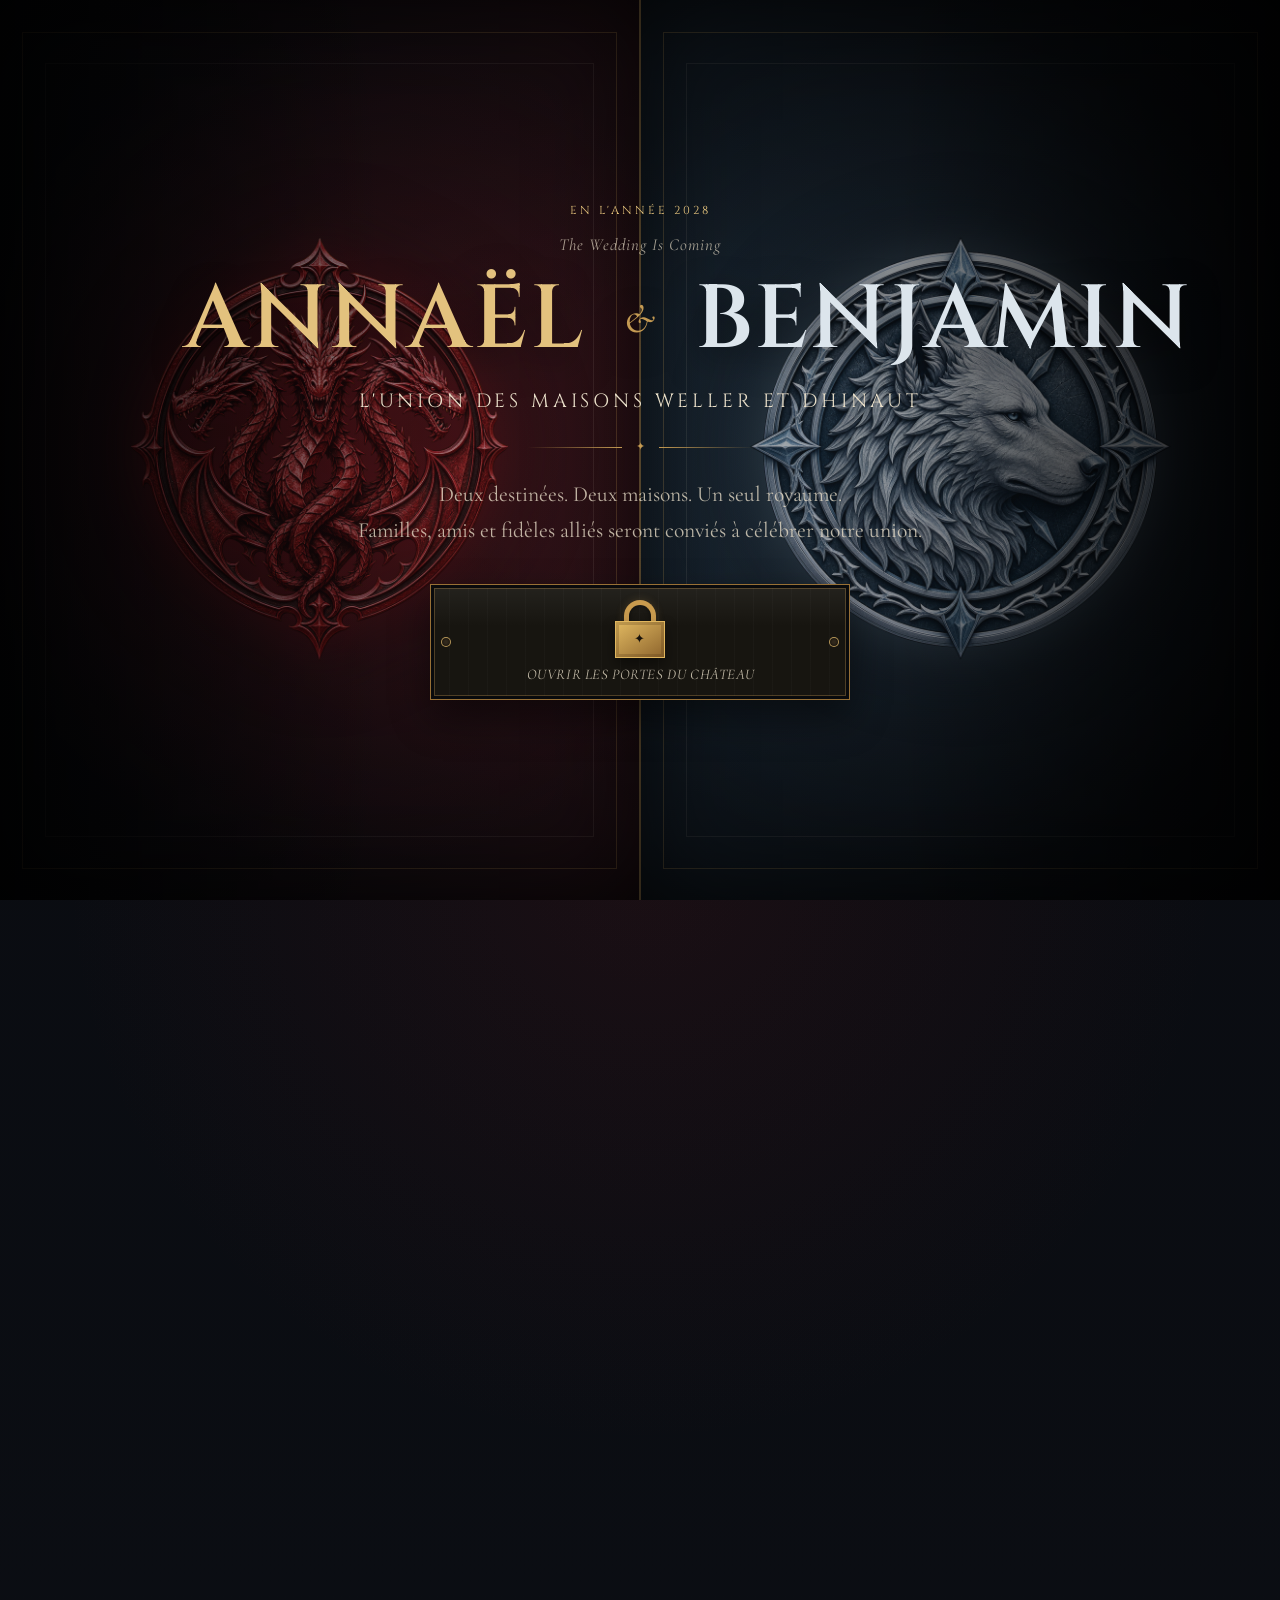
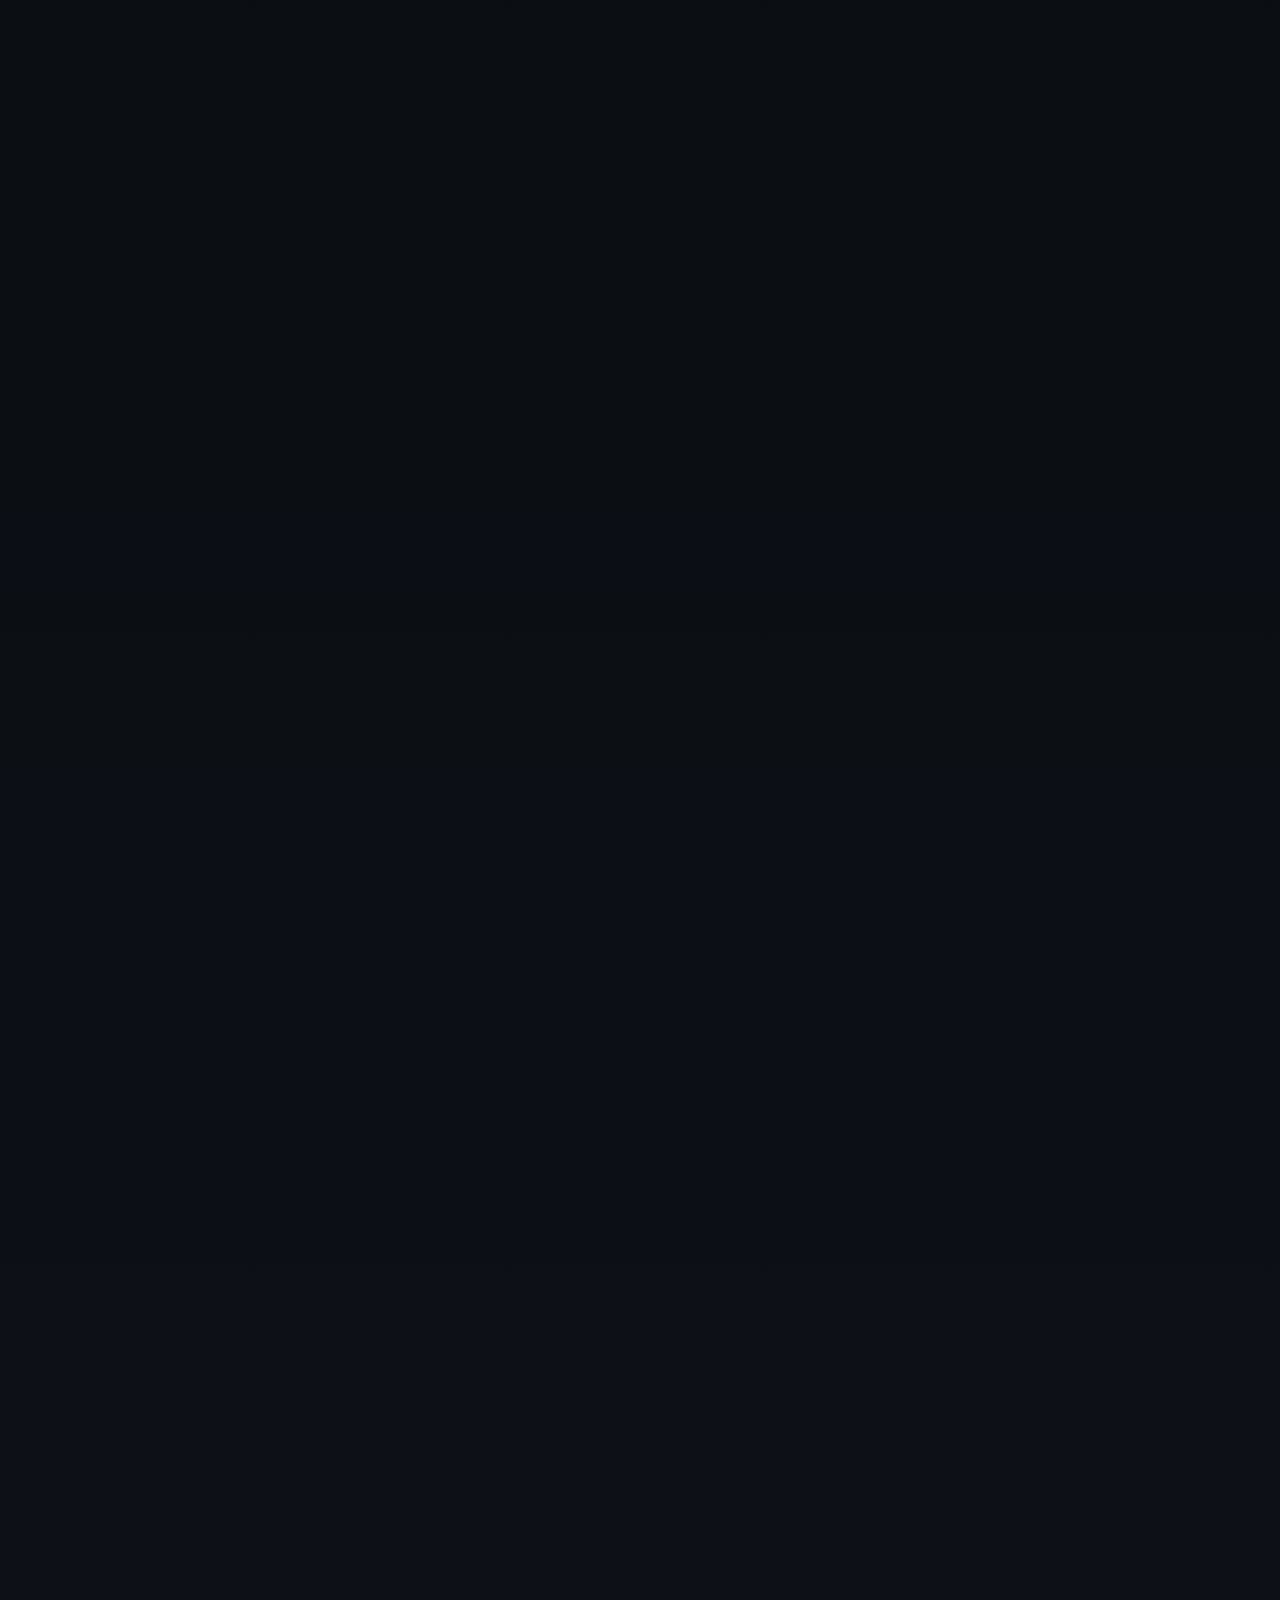
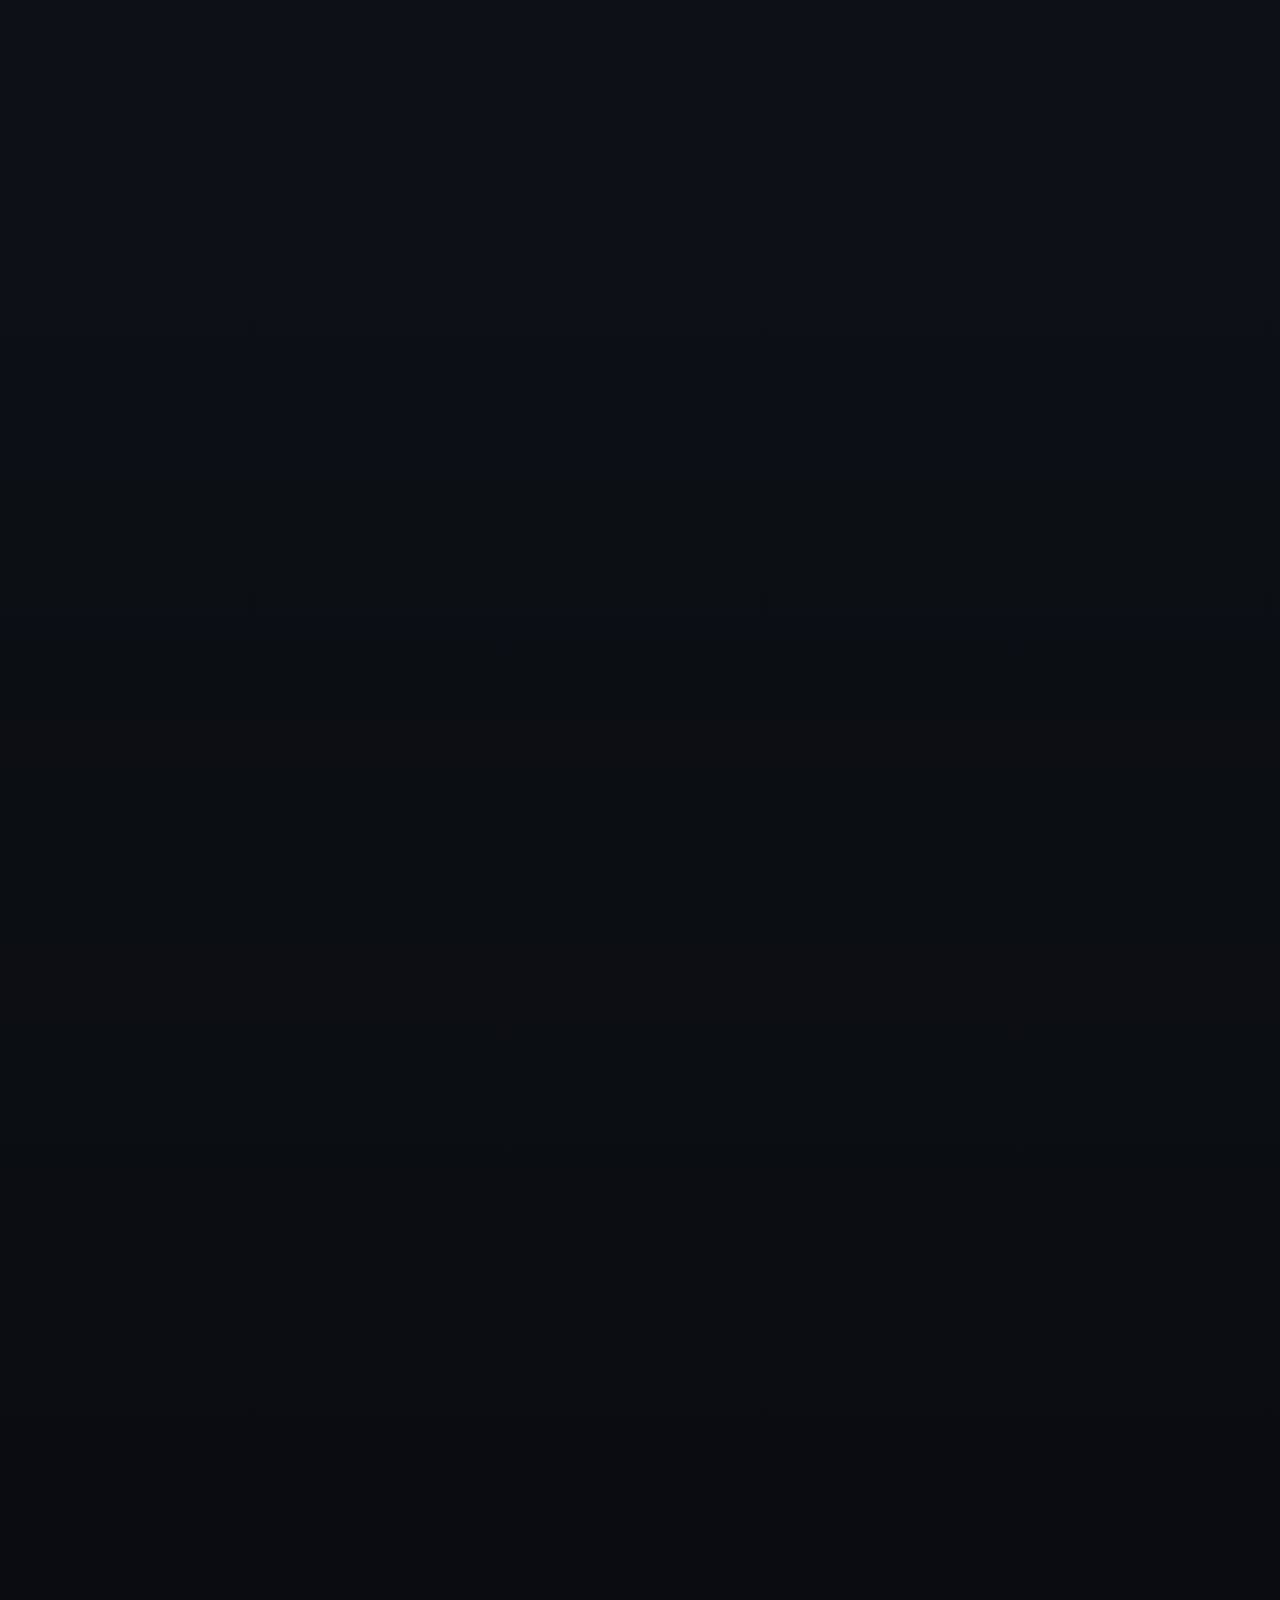
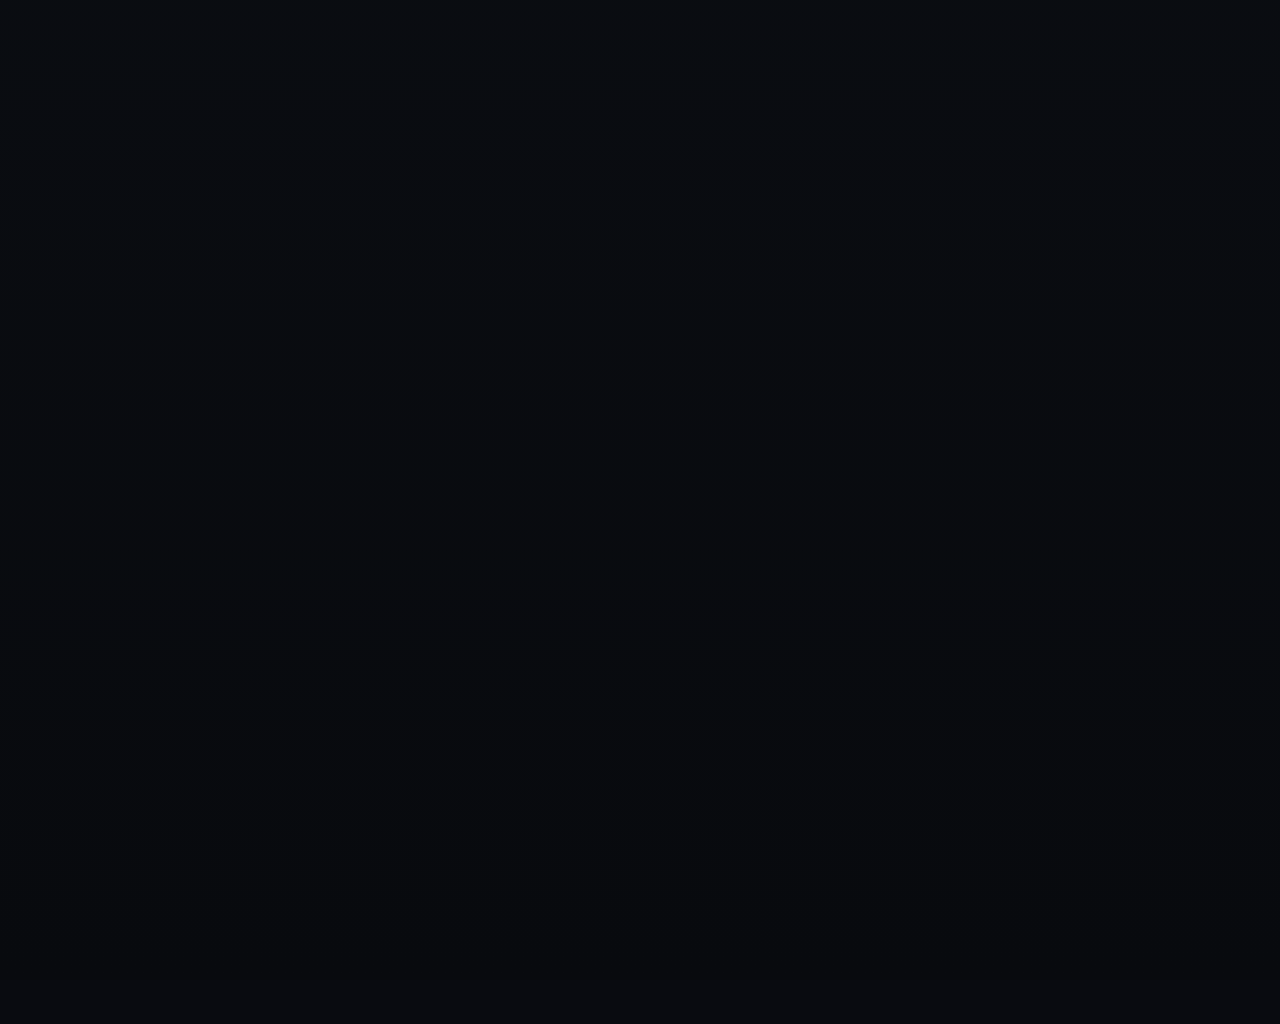
==== index.html @ 23993d11 "Synchroniser l'ouverture des portes" ====
<!DOCTYPE html>
<html lang="fr">
<head>
  <meta charset="UTF-8">
  <meta name="viewport" content="width=device-width, initial-scale=1.0">
  <meta name="description" content="L'union des Maisons Weller et Dhinaut — Annaël et Benjamin, mariage prévu en 2028.">
  <meta name="theme-color" content="#090b10">
  <title>Annaël & Benjamin — L'Union des Maisons</title>

  <link rel="icon" type="image/png" href="favicon.png?v=20260729-2">
  <link rel="apple-touch-icon" href="apple-touch-icon.png?v=20260729-2">
  <link rel="preconnect" href="https://fonts.googleapis.com">
  <link rel="preconnect" href="https://fonts.gstatic.com" crossorigin>
  <link href="https://fonts.googleapis.com/css2?family=Cinzel:wght@500;600;700&family=Cormorant+Garamond:ital,wght@0,400;0,500;0,600;1,500&display=swap" rel="stylesheet">
  <link rel="preload" as="audio" href="assets/realm-theme.mp3">
  <link rel="stylesheet" href="css/style.css?v=20260803-18">
  <link rel="stylesheet" href="css/pets.css?v=20260729-2">
  <script src="js/supabase-config.js"></script>
  <script src="js/app.js?v=20260803-15" defer></script>
</head>
<body class="intro-active">
  <div class="embers" aria-hidden="true"></div>


  <section class="hero" id="intro-screen" aria-labelledby="hero-title">
      <div class="kingdom-gates" aria-hidden="true">
        <div class="kingdom-gate kingdom-gate-dragon">
          <img src="assets/dragon-emblem.webp" alt="">
        </div>
        <div class="kingdom-gate kingdom-gate-wolf">
          <img src="assets/wolf-emblem.webp" alt="">
        </div>
      </div>
      <div class="hero-vignette" aria-hidden="true"></div>
      <div class="hero-content">
        <p class="eyebrow">En l'année 2028</p>
        <p class="hero-kicker">The Wedding Is Coming</p>
        <h1 id="hero-title">
          <span class="hero-name-flame">Annaël</span>
          <b>&amp;</b>
          <span class="hero-name-north">Benjamin</span>
        </h1>
        <p class="hero-subtitle">L'Union des Maisons Weller et Dhinaut</p>
        <div class="ornament" aria-hidden="true"><span></span>✦<span></span></div>
        <p class="hero-copy">
          Deux destinées. Deux maisons. Un seul royaume.<br>
          Familles, amis et fidèles alliés seront conviés à célébrer notre union.
        </p>
        <div class="hero-actions">
          <button class="button button-primary kingdom-open-button" id="open-kingdom" type="button">
            <span class="kingdom-lock" aria-hidden="true">
              <i class="kingdom-lock-shackle"></i>
              <i class="kingdom-lock-body">✦</i>
            </span>
            <small class="kingdom-open-subtitle">Ouvrir les portes du château</small>
          </button>
        </div>
      </div>
    </section>

  <header class="realm-index" aria-label="Sommaire du royaume">
    <div class="realm-index-inner">
      <a class="realm-index-mark" href="#maisons" aria-label="Commencer la visite">A <span>&amp;</span> B</a>
      <nav class="realm-index-links" aria-label="Chapitres">
        <a href="#maisons" data-chapter="I">Maisons</a>
        <a href="#familiers" data-chapter="II">Animaux</a>
        <a href="#chronique" data-chapter="III">Chronique</a>
        <a href="#royaume" data-chapter="IV">Royaume</a>
        <a href="#lettre-secrete" data-chapter="V">Lettre</a>
      </nav>
      <p>Descendez jusqu’au bout du royaume pour découvrir la lettre qui vous est destinée.</p>
    </div>
  </header>

  <main class="site-content">
    <section class="section intro chapter-section" id="maisons">
      <div class="section-heading reveal">
        <p class="chapter-label">Chapitre I — Les deux Maisons</p>
        <p class="eyebrow">Les souverains</p>
        <h2>Deux Maisons appelées à s'unir</h2>
        <p>Le feu des Dragons et la force du Nord ne formeront bientôt plus qu'un seul royaume.</p>
      </div>

      <div class="houses-grid">
        <article class="house-card house-flame reveal">
          <div class="sigil sigil-dragon" aria-hidden="true">
            <img src="assets/dragon-emblem.webp" alt="">
          </div>
          <p class="house-label">Maison Weller</p>
          <h3>Annaël</h3>
          <p class="house-title">Reine des Dragons<br>Gardienne de la Flamme</p>
          <blockquote>« Par la flamme, notre amour demeure. »</blockquote>
        </article>

        <article class="house-card house-north reveal">
          <div class="sigil sigil-wolf" aria-hidden="true">
            <img src="assets/wolf-emblem.webp" alt="">
          </div>
          <p class="house-label">Maison Dhinaut</p>
          <h3>Benjamin</h3>
          <p class="house-title">Roi du Nord<br>Gardien des Terres d'Alsace</p>
          <blockquote>« Le Nord n'oublie jamais ses serments. »</blockquote>
        </article>
      </div>
    </section>

    <section class="section companions chapter-section" id="familiers">
      <div class="section-heading reveal">
        <p class="chapter-label">Chapitre II — Les animaux fantastiques</p>
        <p class="eyebrow">Les gardiennes des deux Maisons</p>
        <h2>Les Familières du Royaume</h2>
        <p>Aux côtés de la Reine des Dragons et du Roi du Nord veillent deux fidèles compagnes.</p>
      </div>

      <div class="companions-grid">
        <article class="companion-card companion-card-north reveal">
          <figure class="companion-photo" role="img" aria-label="Uniko, la chatte de Benjamin">
            <img src="[data-uri]" alt="Uniko, la chatte de Benjamin, regardant vers la lumière" loading="lazy" decoding="async">
            <figcaption class="companion-rank">Familière du Roi du Nord</figcaption>
          </figure>
          <div class="companion-copy">
            <h3>Uniko</h3>
            <p class="companion-title">La Louve de Benjamin</p>
            <p class="companion-description">Silencieuse, noble et toujours en alerte, elle veille sur la Maison Dhinaut et accompagne le Roi du Nord.</p>
          </div>
        </article>

        <article class="companion-card companion-card-flame reveal">
          <figure class="companion-photo" role="img" aria-label="Yume, la chatte d’Annaël">
            <img src="[data-uri]" alt="Yume, le chat d'Annaël, assis au soleil" loading="lazy" decoding="async">
            <figcaption class="companion-rank">Familière de la Reine des Dragons</figcaption>
          </figure>
          <div class="companion-copy">
            <h3>Yume</h3>
            <p class="companion-title">La Dragonne d’Annaël</p>
            <p class="companion-description">Curieuse, solaire et intrépide, elle protège la Maison Weller et demeure auprès de la Reine des Dragons.</p>
          </div>
        </article>
      </div>

      <p class="companion-oath reveal">« Une louve et une dragonne veillent désormais sur un même royaume. »</p>
    </section>

    <section class="section chronicle chapter-section" id="chronique">
      <div class="section-heading reveal">
        <p class="chapter-label">Chapitre III — La chronique</p>
        <p class="eyebrow">Les archives du royaume</p>
        <h2>Notre Chronique</h2>
        <p>Quelques dates sont destinées à être gravées dans la pierre.</p>
      </div>

      <div class="timeline">
        <article class="timeline-item reveal">
          <time datetime="2022-04-03">03 · 04 · 2022</time>
          <div class="timeline-seal" aria-hidden="true">I</div>
          <div class="timeline-copy">
            <h3>La rencontre de deux destinées</h3>
            <p>En ce jour débuta l'histoire d'Annaël et Benjamin. Deux chemins se rejoignirent pour ne plus jamais se séparer.</p>
          </div>
        </article>

        <article class="timeline-item reveal">
          <time datetime="2025-09-03">03 · 09 · 2025</time>
          <div class="timeline-seal" aria-hidden="true">II</div>
          <div class="timeline-copy">
            <h3>La Promesse</h3>
            <p>Après des années d'aventures et de souvenirs partagés, la Reine des Dragons et le Roi du Nord scellèrent leur promesse.</p>
          </div>
        </article>

        <article class="timeline-item reveal">
          <time datetime="2028">2028</time>
          <div class="timeline-seal" aria-hidden="true">III</div>
          <div class="timeline-copy">
            <h3>L'Union des Maisons</h3>
            <p>La Flamme rencontrera le Nord devant les familles, les amis et les plus fidèles alliés du royaume.</p>
          </div>
        </article>
      </div>
    </section>

    <section class="section kingdom chapter-section" id="royaume">
      <div class="kingdom-panel reveal">
        <div class="kingdom-copy">
          <p class="chapter-label">Chapitre IV — Le rassemblement</p>
          <p class="eyebrow">Le domaine pressenti</p>
          <h2>La Robertsau</h2>
          <p class="kingdom-location">Strasbourg · Terres d'Alsace</p>
          <p>
            Le lieu définitif du grand rassemblement sera révélé lorsque les portes du domaine auront officiellement été ouvertes au royaume.
          </p>
          <span class="status-badge">Lieu en préparation</span>
        </div>
        <div class="map-emblem" role="img" aria-label="Carte stylisée de Westeros avec Port-Réal indiqué par une étoile">
          <span class="map-ring"></span>
          <span class="map-compass">N</span>
          <svg class="westeros-map" viewBox="0 0 300 360" aria-hidden="true">
            <defs>
              <linearGradient id="westeros-land" x1="0" y1="0" x2="1" y2="1">
                <stop offset="0" stop-color="#d3ae68" stop-opacity=".23"></stop>
                <stop offset=".55" stop-color="#9f783e" stop-opacity=".13"></stop>
                <stop offset="1" stop-color="#e1c184" stop-opacity=".2"></stop>
              </linearGradient>
              <filter id="westeros-glow" x="-30%" y="-30%" width="160%" height="160%">
                <feGaussianBlur stdDeviation="3" result="blur"></feGaussianBlur>
                <feMerge>
                  <feMergeNode in="blur"></feMergeNode>
                  <feMergeNode in="SourceGraphic"></feMergeNode>
                </feMerge>
              </filter>
            </defs>

            <path
              class="westeros-land"
              d="M151 12 128 21 108 38 91 50 75 75 67 102 72 125 85 145 103 157 106 171 97 181 83 190 76 205 61 218 68 235 88 248 82 263 72 277 89 292 109 301 118 320 142 340 172 339 199 330 228 325 243 309 233 292 220 279 230 263 226 247 235 233 219 224 232 212 247 200 239 185 221 173 224 158 239 147 231 132 215 123 216 105 228 84 218 62 196 46 177 23Z"
            ></path>

            <path class="westeros-region" d="M78 128c42 13 95 8 137-5"></path>
            <path class="westeros-region" d="M101 158c34 11 79 10 119 1"></path>
            <path class="westeros-region" d="M97 181c17 12 35 18 55 20 25 3 49-3 71-13"></path>
            <path class="westeros-region" d="M76 219c31 13 59 17 88 13 23-3 43-10 61-21"></path>
            <path class="westeros-region" d="M86 263c32-4 64 1 91 14 17 8 34 11 51 9"></path>
            <path class="westeros-region" d="M119 302c26-12 54-12 82 1"></path>
            <path class="westeros-river" d="M174 171c-9 22-10 41-2 58 5 12 2 25-8 40"></path>

            <g class="westeros-islands">
              <path d="M48 187 39 194 42 207 51 201Z"></path>
              <path d="M45 214 37 221 42 231 50 224Z"></path>
              <path d="M58 233 50 239 54 247 62 242Z"></path>
              <path d="M206 48 214 39 220 50 215 60Z"></path>
            </g>

            <text class="westeros-name" x="132" y="116" transform="rotate(-8 132 116)">WESTEROS</text>

            <g class="map-capital" transform="translate(220 226)">
              <circle r="15"></circle>
              <path d="m0-10 2.8 6.5 7.2.7-5.5 4.7 1.7 7.1L0 5.2-6.2 9l1.7-7.1L-10-.8l7.2-.7Z"></path>
              <path class="map-capital-line" d="M-13 3h-31"></path>
              <text x="-49" y="7">PORT-RÉAL</text>
            </g>
          </svg>
        </div>
      </div>
    </section>

    <section class="final-oath" id="lettre-secrete">
      <div class="final-oath-content reveal">
        <p class="chapter-label">Chapitre V — La lettre secrète</p>
        <p>Maison Dhinaut-Weller</p>
        <h2>The Wedding Is Coming</h2>
        <span>Annaël &amp; Benjamin · 2028</span>
        <button class="button button-primary adventure-start-button" id="summon-raven" type="button">
          <span>Appeler le corbeau</span>
          <small>Recevoir la missive royale</small>
        </button>
      </div>
    </section>

  </main>

  <section class="invitation-popup treasure-popup raven-popup" id="invitation-popup" role="dialog" aria-modal="true" aria-labelledby="invitation-popup-title" aria-hidden="true">
    <div class="invitation-popup-panel treasure-popup-panel raven-popup-panel">
      <button class="invitation-popup-close" type="button" aria-label="Fermer la missive">×</button>

      <div class="raven-delivery-stage" id="raven-delivery-stage">
        <div class="raven-messenger-visual" aria-hidden="true">
          <img src="assets/three-eyed-raven-messenger.webp" alt="">
        </div>

        <div class="letter-introduction raven-introduction">
          <p class="eyebrow">Message porté par les corbeaux</p>
          <h2 id="invitation-popup-title">Le corbeau à trois yeux</h2>
          <p>Le messager remettra la lettre à la Maison capable de lui confier son code.</p>
        </div>

        <form class="treasure-code-form raven-code-form" id="invitation-code-form">
          <label for="invitation-code">Code de votre Maison</label>
          <div class="treasure-code-control">
            <input
              id="invitation-code"
              name="invitation-code"
              type="text"
              inputmode="text"
              autocomplete="off"
              autocapitalize="characters"
              spellcheck="false"
              minlength="6"
              maxlength="40"
              placeholder="Ex. BENDHI"
              aria-describedby="invitation-code-help invitation-code-error"
              required
            >
            <button class="button button-primary" type="submit">Présenter le code</button>
          </div>
          <p class="invitation-code-help" id="invitation-code-help">Trois lettres du prénom, puis trois lettres du nom. Accents, espaces et tirets sont ignorés.</p>
          <p class="invitation-code-error" id="invitation-code-error" aria-live="polite"></p>
        </form>

        <div class="raven-warning" id="raven-warning" aria-hidden="true">
          <span aria-hidden="true">✦</span>
          <p>Le messager attend.</p>
        </div>

        <div class="chest-envelope delivered-envelope" aria-hidden="true">
          <div class="envelope-focus-light" aria-hidden="true"></div>

          <div class="royal-envelope-ritual">
            <div class="sealed-envelope royal-envelope" id="royal-envelope">
              <img class="royal-envelope-scene" src="assets/royal-envelope-scene.webp" alt="" decoding="async">
              <div class="envelope-back" aria-hidden="true">
                <span class="envelope-weathering"></span>
              </div>
              <div class="envelope-lining" aria-hidden="true"></div>

              <article class="letter-sheet royal-letter-preview" aria-hidden="true">
                <span class="letter-fold-mark letter-fold-mark-top"></span>
                <span class="letter-fold-mark letter-fold-mark-bottom"></span>
                <img class="letter-watermark" src="assets/wax-seal-dragon-wolf.webp" alt="">
                <p class="eyebrow">La missive vous reconnaît</p>
                <h2>À la Maison <span id="validated-household">invitée</span></h2>
                <p>Le royaume vous appelle à découvrir votre invitation personnelle.</p>
              </article>

              <div class="envelope-pocket" aria-hidden="true"></div>
              <div class="envelope-side-flap envelope-side-flap-left" aria-hidden="true"></div>
              <div class="envelope-side-flap envelope-side-flap-right" aria-hidden="true"></div>
              <div class="envelope-flap" aria-hidden="true"></div>

              <button
                class="seal-open-button"
                id="open-invitation"
                data-testid="wax-seal"
                type="button"
                aria-describedby="envelope-instruction"
                aria-label="Briser le sceau de cire et ouvrir l'invitation"
                disabled
              >
                <span class="seal-intact">
                  <img src="assets/wax-seal-dragon-wolf.webp" alt="">
                </span>
                <span class="seal-fragment seal-fragment-left">
                  <img src="assets/wax-seal-dragon-wolf.webp" alt="">
                </span>
                <span class="seal-fragment seal-fragment-center">
                  <img src="assets/wax-seal-dragon-wolf.webp" alt="">
                </span>
                <span class="seal-fragment seal-fragment-right">
                  <img src="assets/wax-seal-dragon-wolf.webp" alt="">
                </span>
                <span class="seal-cracks" aria-hidden="true"><i></i><i></i><i></i><i></i></span>
                <span class="seal-reflection" aria-hidden="true"></span>
              </button>

              <div class="seal-crumbs" aria-hidden="true">
                <i></i><i></i><i></i><i></i><i></i><i></i><i></i><i></i>
              </div>
              <div class="wax-dust" aria-hidden="true">
                <i></i><i></i><i></i><i></i><i></i><i></i>
              </div>
            </div>

            <p class="envelope-ritual-copy" id="envelope-instruction">
              Brisez le sceau afin de découvrir votre invitation.
            </p>
          </div>

          <p class="sr-only" id="envelope-status" aria-live="polite"></p>
        </div>
      </div>
    </div>

    <div class="parchment-page-transition" aria-hidden="true">
      <span class="parchment-transition-border"></span>
      <img src="assets/wax-seal-dragon-wolf.webp" alt="">
      <p>Votre invitation personnelle</p>
    </div>
  </section>
</body>
</html>
---- css/style.css ----
:root {
  --ink: #090b10;
  --ink-soft: #11151d;
  --stone: #171b23;
  --paper: #e9dfc9;
  --paper-soft: #cfc2a6;
  --gold: #c49a52;
  --gold-light: #e7c57d;
  --ice: #9fb8cd;
  --flame: #7f1f24;
  --white: #f6f2e8;
  --border: rgba(196, 154, 82, 0.3);
  --shadow: 0 24px 70px rgba(0, 0, 0, 0.45);
  --font-display: "Cinzel", Georgia, serif;
  --font-body: "Cormorant Garamond", Georgia, serif;
}

* {
  box-sizing: border-box;
}

html {
  scroll-behavior: smooth;
  background: var(--ink);
}

body {
  margin: 0;
  color: var(--paper);
  background:
    radial-gradient(circle at 50% 15%, rgba(127, 31, 36, 0.14), transparent 36rem),
    linear-gradient(180deg, #090b10 0%, #0d1016 55%, #080a0e 100%);
  font-family: var(--font-body);
  font-size: 1.18rem;
  line-height: 1.65;
  overflow-x: hidden;
}

body.intro-active {
  overflow: hidden;
}

body.invitation-modal-open {
  overflow: hidden;
}

body::before {
  content: "";
  position: fixed;
  inset: 0;
  pointer-events: none;
  opacity: 0.08;
  z-index: 20;
  background-image: url("data:image/svg+xml,%3Csvg viewBox='0 0 180 180' xmlns='http://www.w3.org/2000/svg'%3E%3Cfilter id='n'%3E%3CfeTurbulence type='fractalNoise' baseFrequency='.9' numOctaves='4' stitchTiles='stitch'/%3E%3C/filter%3E%3Crect width='100%25' height='100%25' filter='url(%23n)' opacity='.45'/%3E%3C/svg%3E");
}

::selection {
  background: var(--gold);
  color: var(--ink);
}

a {
  color: inherit;
  text-decoration: none;
}

button,
a {
  -webkit-tap-highlight-color: transparent;
}

img,
svg {
  display: block;
  max-width: 100%;
}

.sr-only {
  position: absolute;
  width: 1px;
  height: 1px;
  padding: 0;
  margin: -1px;
  overflow: hidden;
  clip: rect(0, 0, 0, 0);
  white-space: nowrap;
  border: 0;
}

.embers {
  position: fixed;
  inset: 0;
  pointer-events: none;
  z-index: 2;
  overflow: hidden;
}

.embers::before,
.embers::after {
  content: "";
  position: absolute;
  width: 2px;
  height: 2px;
  border-radius: 50%;
  background: var(--gold-light);
  box-shadow:
    8vw 91vh 0 0 rgba(231,197,125,.35),
    18vw 75vh 0 0 rgba(231,197,125,.2),
    27vw 87vh 0 0 rgba(231,197,125,.28),
    46vw 78vh 0 0 rgba(231,197,125,.22),
    59vw 92vh 0 0 rgba(231,197,125,.3),
    72vw 83vh 0 0 rgba(231,197,125,.25),
    88vw 94vh 0 0 rgba(231,197,125,.3);
  animation: rise 16s linear infinite;
}

.embers::after {
  animation-delay: -8s;
  transform: translateY(15vh) scale(.7);
}

@keyframes rise {
  from { transform: translateY(8vh); opacity: 0; }
  15% { opacity: 1; }
  to { transform: translateY(-105vh); opacity: 0; }
}

.hero {
  position: fixed;
  inset: 0;
  z-index: 100;
  display: grid;
  place-items: center;
  isolation: isolate;
  overflow: hidden;
  background:
    linear-gradient(180deg, rgba(5,7,10,.22) 0%, rgba(7,9,13,.55) 52%, #090b10 100%),
    radial-gradient(circle at 50% 45%, rgba(196,154,82,.13), transparent 25rem),
    linear-gradient(120deg, rgba(35,54,74,.25), transparent 45%),
    linear-gradient(240deg, rgba(111,24,29,.24), transparent 45%),
    #090b10;
  transition:
    opacity 1s ease,
    transform 1.2s cubic-bezier(.7, 0, .2, 1),
    filter 1s ease;
}

.kingdom-gates {
  position: absolute;
  inset: 0;
  z-index: 1;
  display: grid;
  grid-template-columns: 1fr 1fr;
  perspective: 1600px;
}

.realm-beyond {
  position: absolute;
  inset: 0;
  z-index: 0;
  overflow: hidden;
  opacity: .38;
  background:
    radial-gradient(circle at 50% 46%, rgba(255,221,154,.92) 0 3%, rgba(206,149,70,.52) 10%, transparent 29%),
    linear-gradient(180deg, #17131c 0%, #36251f 48%, #090b10 100%);
  transform: scale(1.08);
  transition: opacity 3s ease .25s, transform 4s cubic-bezier(.16, 1, .3, 1);
}

.realm-beyond::before {
  content: "";
  position: absolute;
  inset: 15% 10% 20%;
  background:
    linear-gradient(#090a0d, #101015) 50% 48% / 27% 45% no-repeat,
    linear-gradient(#0a0b0e, #111116) 28% 58% / 18% 38% no-repeat,
    linear-gradient(#0a0b0e, #111116) 72% 58% / 18% 38% no-repeat,
    linear-gradient(#08090c, #111116) 12% 68% / 10% 27% no-repeat,
    linear-gradient(#08090c, #111116) 88% 68% / 10% 27% no-repeat;
  clip-path: polygon(
    4% 100%, 4% 48%, 9% 48%, 9% 34%, 14% 24%, 19% 34%, 19% 58%,
    25% 58%, 25% 30%, 30% 30%, 30% 18%, 36% 7%, 42% 18%, 42% 45%,
    46% 45%, 46% 22%, 50% 8%, 54% 22%, 54% 45%, 58% 45%, 58% 18%,
    64% 7%, 70% 18%, 70% 30%, 75% 30%, 75% 58%, 81% 58%, 81% 34%,
    86% 24%, 91% 34%, 91% 48%, 96% 48%, 96% 100%
  );
  filter: drop-shadow(0 -5px 16px rgba(0,0,0,.55));
}

.realm-beyond::after {
  content: "";
  position: absolute;
  right: 0;
  bottom: -18%;
  left: 0;
  height: 62%;
  background:
    linear-gradient(90deg, transparent 49.7%, rgba(221,172,91,.36) 50%, transparent 50.3%),
    repeating-linear-gradient(90deg, rgba(255,255,255,.035) 0 1px, transparent 1px 9%),
    linear-gradient(180deg, rgba(81,57,41,.32), #07090d 80%);
  clip-path: polygon(43% 0, 57% 0, 88% 100%, 12% 100%);
  transform-origin: center top;
}

.realm-castle {
  position: absolute;
  top: 39%;
  left: 50%;
  width: clamp(80px, 9vw, 145px);
  aspect-ratio: .62;
  border: 1px solid rgba(226,177,98,.3);
  border-bottom: 0;
  background:
    radial-gradient(ellipse at 50% 85%, rgba(255,224,153,.95), rgba(181,115,47,.55) 22%, #09090c 24%),
    linear-gradient(90deg, #09090c, #211810 50%, #09090c);
  box-shadow:
    0 0 55px rgba(222,164,77,.38),
    inset 0 0 20px rgba(255,203,116,.16);
  transform: translateX(-50%);
  clip-path: polygon(0 100%, 0 24%, 16% 24%, 16% 10%, 28% 10%, 28% 24%, 72% 24%, 72% 10%, 84% 10%, 84% 24%, 100% 24%, 100% 100%);
}

body.gates-opening .realm-beyond {
  opacity: 1;
  transform: scale(1);
}

.realm-beyond {
  background:
    linear-gradient(90deg, rgba(56,11,16,.18), transparent 38%, transparent 62%, rgba(19,38,58,.2)),
    linear-gradient(180deg, rgba(4,5,8,.16), rgba(4,5,8,.05) 58%, rgba(4,5,8,.42)),
    url("../assets/realm-beyond-gates.webp") center / cover no-repeat;
}

.realm-beyond::before {
  inset: 0;
  background: radial-gradient(ellipse at center, transparent 34%, rgba(0,0,0,.32) 100%);
  clip-path: none;
  filter: none;
}

.realm-beyond::after,
.realm-castle {
  display: none;
}

.kingdom-gate {
  position: relative;
  display: grid;
  place-items: center;
  overflow: hidden;
  transition: transform 3.8s cubic-bezier(.72, 0, .22, 1), filter 3s ease;
  box-shadow: inset 0 0 100px rgba(0,0,0,.75);
}

.kingdom-gate::before,
.kingdom-gate::after {
  content: "";
  position: absolute;
  inset: 3.5%;
  border: 1px solid rgba(196,154,82,.22);
  pointer-events: none;
}

.kingdom-gate::after {
  inset: 7%;
  border-color: rgba(233,223,201,.08);
}

.kingdom-gate-dragon {
  border-right: 1px solid rgba(196,154,82,.38);
  background:
    radial-gradient(circle at 55% 50%, rgba(127,31,36,.35), transparent 26rem),
    linear-gradient(90deg, #080b10, #211015);
  transform-origin: left center;
}

.kingdom-gate-wolf {
  border-left: 1px solid rgba(196,154,82,.38);
  background:
    radial-gradient(circle at 45% 50%, rgba(70,100,126,.3), transparent 26rem),
    linear-gradient(90deg, #121b24, #080a0e);
  transform-origin: right center;
}

.kingdom-gate img {
  width: min(34vw, 470px);
  height: auto;
  opacity: .6;
  filter: drop-shadow(0 0 32px rgba(0,0,0,.8));
}

.kingdom-gate-dragon img {
  filter:
    drop-shadow(0 0 28px rgba(170,32,39,.45))
    drop-shadow(0 0 42px rgba(0,0,0,.8));
}

.kingdom-gate-wolf img {
  filter:
    drop-shadow(0 0 28px rgba(159,194,222,.35))
    drop-shadow(0 0 42px rgba(0,0,0,.8));
}

.site-content {
  opacity: 0;
  transform: translateY(44px);
  transition:
    opacity 1s ease .25s,
    transform 1.1s cubic-bezier(.22, 1, .36, 1) .25s;
}

body.intro-complete .hero {
  opacity: 0;
  filter: blur(12px);
  pointer-events: none;
  transform: scale(1.08);
}

body.intro-complete .site-content {
  opacity: 1;
  transform: none;
}

.hero::before,
.hero::after {
  content: "";
  position: absolute;
  top: 0;
  bottom: 0;
  width: 42%;
  z-index: -2;
  opacity: .35;
}

.hero::before {
  left: 0;
  background:
    linear-gradient(90deg, rgba(106,137,164,.3), transparent),
    repeating-linear-gradient(115deg, transparent 0 42px, rgba(159,184,205,.035) 42px 43px);
}

.hero::after {
  right: 0;
  background:
    linear-gradient(270deg, rgba(142,31,38,.32), transparent),
    repeating-linear-gradient(65deg, transparent 0 42px, rgba(196,154,82,.035) 42px 43px);
}

.hero-vignette {
  position: absolute;
  inset: 0;
  z-index: 2;
  pointer-events: none;
  background:
    linear-gradient(90deg, rgba(0,0,0,.65), transparent 30%, transparent 70%, rgba(0,0,0,.65)),
    radial-gradient(ellipse at center, transparent 20%, rgba(0,0,0,.5) 85%);
}

.hero-content {
  position: relative;
  z-index: 3;
  width: min(96%, 1600px);
  padding: 3rem 1.5rem;
  text-align: center;
  animation: introArrival 1.4s cubic-bezier(.22, 1, .36, 1) both;
  transition: opacity .65s ease, transform .9s ease, filter .65s ease;
}

.hero-content-door-copy {
  position: absolute;
  inset: 50% auto auto 50%;
  z-index: 4;
  width: min(96%, 1600px);
  pointer-events: none;
  animation: none;
  transform: translate(-50%, -50%);
  transition:
    transform 3.8s cubic-bezier(.72, 0, .22, 1),
    filter 3s ease,
    opacity 3.4s ease;
}

.hero-content-door-copy-left {
  clip-path: inset(0 50% 0 0);
  transform-origin: left center;
}

.hero-content-door-copy-right {
  clip-path: inset(0 0 0 50%);
  transform-origin: right center;
}

body.gates-opening .kingdom-gate-dragon {
  filter: brightness(.55) blur(2px);
  transform: translateX(-102%) rotateY(-16deg);
}

body.gates-opening .kingdom-gate-wolf {
  filter: brightness(.55) blur(2px);
  transform: translateX(102%) rotateY(16deg);
}

body.gates-opening .hero {
  background: transparent;
}

body.gates-opening .hero::before,
body.gates-opening .hero::after,
body.gates-opening .hero-vignette {
  opacity: 0;
}

body.gates-opening .site-content {
  opacity: 1;
  transform: none;
  transition-delay: 0s;
}

body.gates-opening .hero-content:not(.hero-content-door-copy) {
  visibility: hidden;
}

body.gates-opening .hero-content-door-copy-left {
  opacity: 1;
  filter: none;
  transform: translate(calc(-50% - 51vw), -50%) rotateY(-16deg);
}

body.gates-opening .hero-content-door-copy-right {
  opacity: 1;
  filter: none;
  transform: translate(calc(-50% + 51vw), -50%) rotateY(16deg);
}

.kingdom-open-button.button-primary {
  position: relative;
  display: inline-grid;
  grid-template-columns: 1fr;
  grid-template-rows: 62px auto;
  align-items: center;
  gap: .45rem;
  width: min(100%, 420px);
  min-height: 116px;
  padding: .7rem 1.4rem .9rem;
  overflow: visible;
  border: 1px solid #987035;
  color: var(--paper);
  background:
    linear-gradient(180deg, rgba(255,255,255,.06), transparent 36%),
    repeating-linear-gradient(90deg, transparent 0 18px, rgba(255,255,255,.018) 18px 19px),
    #171510;
  box-shadow:
    0 18px 36px rgba(0,0,0,.46),
    inset 0 0 0 3px #090a0c,
    inset 0 0 0 4px rgba(196,154,82,.32);
  cursor: pointer;
  transition: transform .35s ease, border-color .35s ease, box-shadow .35s ease, filter .35s ease;
}

.kingdom-open-button::before,
.kingdom-open-button::after {
  content: "";
  position: absolute;
  top: 50%;
  width: 8px;
  height: 8px;
  border: 1px solid rgba(231,190,111,.72);
  border-radius: 50%;
  background: #332a1d;
  box-shadow: inset 0 0 3px #000;
  transform: translateY(-50%);
}

.kingdom-open-button::before { left: 10px; }
.kingdom-open-button::after { right: 10px; }

.kingdom-open-button.button-primary:hover,
.kingdom-open-button.button-primary:focus-visible {
  border-color: var(--gold-light);
  filter: brightness(1.08);
  transform: translateY(-3px);
  box-shadow:
    0 22px 44px rgba(0,0,0,.54),
    0 0 28px rgba(196,154,82,.18),
    inset 0 0 0 3px #090a0c,
    inset 0 0 0 4px rgba(224,180,94,.46);
}

.kingdom-lock {
  position: relative;
  display: block;
  width: 54px;
  height: 58px;
  margin: 0 auto;
  grid-column: 1;
  grid-row: 1;
  align-self: end;
}

.kingdom-lock-shackle {
  position: absolute;
  top: 0;
  left: 11px;
  width: 32px;
  height: 30px;
  border: 5px solid #c99b4e;
  border-bottom: 0;
  border-radius: 18px 18px 0 0;
  box-shadow: inset 0 0 5px rgba(0,0,0,.55), 0 0 8px rgba(196,154,82,.22);
  transition: transform .55s cubic-bezier(.34, 1.56, .64, 1);
}

.kingdom-lock-body {
  position: absolute;
  right: 2px;
  bottom: 0;
  left: 2px;
  display: grid;
  place-items: center;
  height: 37px;
  border: 1px solid #e0b65e;
  color: #17120b;
  background: linear-gradient(145deg, #e1b961, #8e652d);
  box-shadow: inset 0 0 0 3px rgba(72,45,17,.22), 0 7px 14px rgba(0,0,0,.42);
  font-style: normal;
  font-size: .8rem;
}

.kingdom-open-button:hover .kingdom-lock-shackle,
.kingdom-open-button:focus-visible .kingdom-lock-shackle {
  transform: translateY(-5px) rotate(-10deg);
}

.kingdom-open-subtitle {
  grid-column: 1;
  grid-row: 2;
  align-self: center;
  color: rgba(233,223,201,.82);
  font-family: var(--font-body);
  font-size: .92rem;
  font-style: italic;
  letter-spacing: .04em;
  line-height: 1.2;
}

@keyframes introArrival {
  from {
    opacity: 0;
    filter: blur(10px);
    transform: translateY(28px) scale(.98);
  }
  to {
    opacity: 1;
    filter: blur(0);
    transform: none;
  }
}

.eyebrow {
  margin: 0 0 .7rem;
  color: var(--gold-light);
  font-family: var(--font-display);
  font-size: .72rem;
  letter-spacing: .26em;
  text-transform: uppercase;
}

.hero-kicker {
  margin: 0 0 1.2rem;
  color: rgba(233,223,201,.68);
  font-size: 1.05rem;
  font-style: italic;
  letter-spacing: .06em;
}

.hero h1 {
  display: grid;
  grid-template-columns: minmax(0, 1fr) auto minmax(0, 1fr);
  align-items: center;
  gap: clamp(1rem, 3vw, 2.8rem);
  margin: 0;
  font-family: var(--font-display);
  font-size: clamp(3rem, 7vw, 7.8rem);
  font-weight: 600;
  line-height: .95;
  letter-spacing: .025em;
  text-transform: uppercase;
  text-shadow: 0 12px 35px rgba(0,0,0,.55);
}

.hero-name-flame {
  justify-self: end;
  color: #e3c27e;
  text-align: right;
}

.hero-name-north {
  justify-self: start;
  color: #dce5ec;
  text-align: left;
}

.hero h1 b {
  color: var(--gold);
  font-family: var(--font-body);
  font-size: .45em;
  font-style: italic;
  font-weight: 500;
}

.hero-subtitle {
  margin: 1.4rem 0 .2rem;
  font-family: var(--font-display);
  font-size: clamp(.85rem, 2vw, 1.2rem);
  letter-spacing: .2em;
  text-transform: uppercase;
}

.ornament {
  display: flex;
  align-items: center;
  justify-content: center;
  gap: .9rem;
  margin: 1.3rem auto;
  color: var(--gold);
  font-size: .7rem;
}

.ornament span {
  width: min(15vw, 95px);
  height: 1px;
  background: linear-gradient(90deg, transparent, var(--gold));
}

.ornament span:last-child {
  background: linear-gradient(90deg, var(--gold), transparent);
}

.hero-copy {
  max-width: 700px;
  margin: 0 auto;
  color: rgba(233,223,201,.78);
  font-size: clamp(1.1rem, 2vw, 1.35rem);
}

.hero-actions {
  display: flex;
  justify-content: center;
  flex-wrap: wrap;
  gap: 1rem;
  margin-top: 2.2rem;
}

.button {
  display: inline-flex;
  align-items: center;
  justify-content: center;
  min-height: 50px;
  padding: .85rem 1.55rem;
  border: 1px solid var(--gold);
  font-family: var(--font-display);
  font-size: .7rem;
  letter-spacing: .12em;
  text-align: center;
  text-transform: uppercase;
  transition: transform .25s ease, background .25s ease, color .25s ease, box-shadow .25s ease;
}

.button:hover,
.button:focus-visible {
  transform: translateY(-2px);
}

.button-primary {
  color: #0b0c10;
  background: linear-gradient(135deg, var(--gold-light), var(--gold));
  box-shadow: 0 12px 30px rgba(196,154,82,.18);
}

.button-primary:hover,
.button-primary:focus-visible {
  box-shadow: 0 16px 38px rgba(196,154,82,.28);
}

.button-ghost {
  color: var(--paper);
  background: rgba(7,9,13,.28);
}

.button.disabled {
  pointer-events: none;
  opacity: .58;
}

.scroll-hint {
  position: absolute;
  left: 50%;
  bottom: 2rem;
  display: flex;
  flex-direction: column;
  align-items: center;
  gap: .6rem;
  transform: translateX(-50%);
  color: rgba(233,223,201,.55);
  font-family: var(--font-display);
  font-size: .6rem;
  letter-spacing: .18em;
  text-transform: uppercase;
}

.scroll-hint i {
  width: 1px;
  height: 35px;
  background: linear-gradient(var(--gold), transparent);
  animation: pulseLine 2s ease-in-out infinite;
}

@keyframes pulseLine {
  0%, 100% { transform: scaleY(.55); transform-origin: top; opacity: .4; }
  50% { transform: scaleY(1); opacity: 1; }
}

.section {
  position: relative;
  padding: clamp(5.5rem, 10vw, 9rem) 5vw;
}

.section-heading {
  width: min(100%, 760px);
  margin: 0 auto 4rem;
  text-align: center;
}

.section-heading h2,
.kingdom-copy h2,
.invitation-card h2,
.final-oath h2 {
  margin: .25rem 0 1rem;
  font-family: var(--font-display);
  font-size: clamp(2rem, 5vw, 4rem);
  font-weight: 500;
  line-height: 1.15;
  letter-spacing: .035em;
}

.section-heading > p:last-child {
  margin: 0;
  color: rgba(233,223,201,.7);
}

.intro {
  background:
    linear-gradient(180deg, #090b10, rgba(17,21,29,.86)),
    repeating-linear-gradient(45deg, transparent 0 30px, rgba(255,255,255,.015) 30px 31px);
}

.houses-grid {
  display: grid;
  grid-template-columns: repeat(2, minmax(0, 1fr));
  align-items: center;
  gap: 2rem;
  width: min(100%, 1180px);
  margin: 0 auto;
}

.house-card {
  position: relative;
  min-height: 520px;
  padding: 3.2rem 2rem 2.5rem;
  overflow: hidden;
  border: 1px solid var(--border);
  text-align: center;
  background: rgba(7,9,13,.62);
  box-shadow: var(--shadow);
}

.house-card::before {
  content: "";
  position: absolute;
  inset: 12px;
  border: 1px solid rgba(196,154,82,.13);
  pointer-events: none;
}

.house-north {
  background:
    radial-gradient(circle at 50% 20%, rgba(159,184,205,.16), transparent 15rem),
    linear-gradient(160deg, rgba(20,32,44,.92), rgba(6,8,12,.96));
}

.house-flame {
  background:
    radial-gradient(circle at 50% 20%, rgba(127,31,36,.25), transparent 15rem),
    linear-gradient(200deg, rgba(54,13,17,.9), rgba(6,8,12,.96));
}

.sigil {
  width: 190px;
  height: 190px;
  margin: 0 auto 1.5rem;
  display: grid;
  place-items: center;
  border: 1px solid var(--border);
  border-radius: 50%;
  background: rgba(0,0,0,.25);
  box-shadow: inset 0 0 0 8px rgba(196,154,82,.04), 0 0 45px rgba(0,0,0,.45);
}

.sigil img {
  width: 178px;
  height: 178px;
  object-fit: contain;
}

.sigil-wolf img {
  filter: drop-shadow(0 12px 22px rgba(117,157,190,.34));
}

.sigil-dragon img {
  filter: drop-shadow(0 12px 22px rgba(148,27,34,.42));
}

.house-label {
  margin: 0;
  color: var(--gold-light);
  font-family: var(--font-display);
  font-size: .72rem;
  letter-spacing: .2em;
  text-transform: uppercase;
}

.house-card h3 {
  margin: .5rem 0 .25rem;
  font-family: var(--font-display);
  font-size: clamp(2.1rem, 4vw, 3.4rem);
  font-weight: 500;
}

.house-title {
  margin: 0;
  color: rgba(233,223,201,.65);
  font-style: italic;
}

.house-card blockquote {
  margin: 2rem auto;
  padding-top: 1.5rem;
  border-top: 1px solid var(--border);
  color: var(--paper-soft);
  font-size: 1.15rem;
}

.chronicle {
  background:
    radial-gradient(circle at 50% 50%, rgba(196,154,82,.07), transparent 30rem),
    #0c0f15;
}

.timeline {
  position: relative;
  width: min(100%, 980px);
  margin: 0 auto;
}

.timeline::before {
  content: "";
  position: absolute;
  top: 0;
  bottom: 0;
  left: calc(32% + 29px);
  width: 1px;
  background: linear-gradient(transparent, var(--gold), var(--gold), transparent);
  opacity: .55;
}

.timeline-item {
  position: relative;
  display: grid;
  grid-template-columns: 32% 60px 1fr;
  align-items: center;
  gap: 1.5rem;
  min-height: 210px;
}

.timeline-item time {
  color: var(--gold-light);
  font-family: var(--font-display);
  font-size: clamp(1rem, 2vw, 1.35rem);
  letter-spacing: .12em;
  text-align: right;
}

.timeline-seal {
  position: relative;
  z-index: 2;
  display: grid;
  place-items: center;
  width: 58px;
  height: 58px;
  border: 1px solid var(--gold);
  border-radius: 50%;
  color: var(--gold-light);
  background: #0c0f15;
  font-family: var(--font-display);
  font-size: .75rem;
  box-shadow: 0 0 0 8px rgba(196,154,82,.05);
}

.timeline-copy {
  padding: 1.8rem 2rem;
  border-left: 2px solid var(--border);
  background: rgba(255,255,255,.018);
}

.timeline-copy h3 {
  margin: 0 0 .5rem;
  font-family: var(--font-display);
  font-size: 1.35rem;
  font-weight: 500;
}

.timeline-copy p {
  margin: 0;
  color: rgba(233,223,201,.68);
}

.kingdom {
  background:
    linear-gradient(rgba(6,8,12,.72), rgba(6,8,12,.9)),
    radial-gradient(circle at 75% 50%, rgba(127,31,36,.18), transparent 24rem),
    linear-gradient(125deg, #19222e, #0a0d12 55%, #241116);
}

.kingdom-panel {
  display: grid;
  grid-template-columns: 1.1fr .9fr;
  align-items: center;
  gap: 4rem;
  width: min(100%, 1100px);
  margin: 0 auto;
  padding: clamp(2rem, 5vw, 4.5rem);
  border: 1px solid var(--border);
  background: rgba(5,7,10,.58);
  box-shadow: var(--shadow);
}

.kingdom-copy p:not(.eyebrow):not(.kingdom-location) {
  color: rgba(233,223,201,.68);
}

.kingdom-location {
  margin-top: -.5rem;
  color: var(--gold-light);
  font-family: var(--font-display);
  font-size: .75rem;
  letter-spacing: .16em;
  text-transform: uppercase;
}

.status-badge {
  display: inline-flex;
  margin-top: 1rem;
  padding: .5rem .8rem;
  border: 1px solid var(--border);
  color: var(--paper-soft);
  font-family: var(--font-display);
  font-size: .62rem;
  letter-spacing: .12em;
  text-transform: uppercase;
}

.map-emblem {
  position: relative;
  width: min(100%, 360px);
  aspect-ratio: 1;
  display: grid;
  place-items: center;
  margin: 0 auto;
  overflow: hidden;
  border: 1px solid rgba(196,154,82,.35);
  border-radius: 50%;
  background:
    linear-gradient(45deg, transparent 49.8%, rgba(196,154,82,.2) 50%, transparent 50.2%),
    linear-gradient(-45deg, transparent 49.8%, rgba(196,154,82,.2) 50%, transparent 50.2%),
    radial-gradient(circle at 50% 45%, rgba(196,154,82,.11), transparent 58%),
    repeating-radial-gradient(circle at 42% 35%, rgba(255,255,255,.012) 0 1px, transparent 1px 8px),
    #090c10;
  box-shadow:
    inset 0 0 50px rgba(0,0,0,.5),
    0 0 45px rgba(0,0,0,.22);
}

.map-emblem::before,
.map-emblem::after {
  content: "";
  position: absolute;
  z-index: 0;
  background: rgba(196,154,82,.22);
}

.map-emblem::before { width: 76%; height: 1px; }
.map-emblem::after { width: 1px; height: 76%; }

.map-ring {
  position: absolute;
  inset: 11%;
  z-index: 3;
  border: 1px dashed rgba(196,154,82,.35);
  border-radius: 50%;
  animation: rotate 38s linear infinite;
}

@keyframes rotate { to { transform: rotate(360deg); } }

.map-compass {
  position: absolute;
  top: 7%;
  z-index: 4;
  font-family: var(--font-display);
  font-size: .7rem;
  color: var(--gold-light);
}

.westeros-map {
  position: absolute;
  inset: 10.5% 12%;
  z-index: 2;
  width: 76%;
  height: 79%;
  overflow: visible;
  filter: drop-shadow(0 10px 16px rgba(0,0,0,.55));
}

.westeros-land {
  fill: url("#westeros-land");
  stroke: rgba(224,190,126,.72);
  stroke-linejoin: round;
  stroke-width: 2;
}

.westeros-region,
.westeros-river {
  fill: none;
  stroke: rgba(224,190,126,.2);
  stroke-linecap: round;
  stroke-width: 1;
}

.westeros-river {
  stroke: rgba(154,184,198,.3);
  stroke-dasharray: 3 3;
}

.westeros-islands {
  fill: rgba(196,154,82,.17);
  stroke: rgba(224,190,126,.55);
  stroke-width: 1.3;
}

.westeros-name {
  fill: rgba(233,223,201,.18);
  font-family: var(--font-display);
  font-size: 12px;
  letter-spacing: 4px;
  text-anchor: middle;
}

.map-capital circle {
  fill: rgba(213,164,77,.09);
  stroke: rgba(225,184,103,.36);
  stroke-width: 1;
  animation: mapCapitalPulse 2.6s ease-in-out infinite;
}

.map-capital > path:not(.map-capital-line) {
  fill: #e0b15b;
  filter: url("#westeros-glow");
}

.map-capital-line {
  fill: none;
  stroke: rgba(224,177,91,.78);
  stroke-width: 1;
}

.map-capital text {
  fill: #f0d59d;
  font-family: var(--font-display);
  font-size: 10px;
  font-weight: 600;
  letter-spacing: 1.3px;
  text-anchor: end;
}

@keyframes mapCapitalPulse {
  0%,
  100% {
    opacity: .45;
    transform: scale(.82);
  }
  50% {
    opacity: 1;
    transform: scale(1.18);
  }
}

.invitation-trigger {
  width: 100%;
  height: 1px;
}

.invitation-card {
  position: relative;
  width: min(100%, 870px);
  margin: 0 auto;
  padding: clamp(3.2rem, 7vw, 6rem) clamp(1.5rem, 7vw, 6rem);
  border: 1px solid rgba(196,154,82,.46);
  text-align: center;
  background:
    linear-gradient(rgba(15,15,16,.94), rgba(15,15,16,.96)),
    repeating-linear-gradient(0deg, transparent 0 8px, rgba(255,255,255,.02) 8px 9px);
  box-shadow: var(--shadow);
}

.invitation-card::before,
.invitation-card::after {
  content: "";
  position: absolute;
  width: 70px;
  height: 70px;
  border-color: var(--gold);
  opacity: .7;
}

.invitation-card::before {
  top: 14px;
  left: 14px;
  border-top: 1px solid;
  border-left: 1px solid;
}

.invitation-card::after {
  right: 14px;
  bottom: 14px;
  border-right: 1px solid;
  border-bottom: 1px solid;
}

.wax-seal {
  display: block;
  width: clamp(120px, 13vw, 160px);
  height: auto;
  margin: -2.5rem auto 1.8rem;
  filter: drop-shadow(0 14px 20px rgba(0,0,0,.5));
  transform: rotate(-2deg);
}

.invitation-card > p:not(.eyebrow) {
  max-width: 650px;
  margin-inline: auto;
  color: rgba(233,223,201,.7);
}

.invitation-features {
  display: grid;
  grid-template-columns: repeat(2, minmax(0, 1fr));
  gap: .7rem;
  max-width: 600px;
  margin: 2rem auto;
}

.invitation-features span {
  padding: .7rem;
  border: 1px solid rgba(196,154,82,.2);
  color: var(--paper-soft);
  font-family: var(--font-display);
  font-size: .64rem;
  letter-spacing: .08em;
  text-transform: uppercase;
}

.final-oath {
  min-height: 72vh;
  display: grid;
  place-items: center;
  padding: 6rem 5vw;
  text-align: center;
  background:
    linear-gradient(180deg, rgba(7,9,13,.65), rgba(7,9,13,.92)),
    radial-gradient(circle at center, rgba(127,31,36,.25), transparent 28rem),
    #080a0e;
}

.final-oath > div {
  width: min(100%, 900px);
}

.final-oath p,
.final-oath span {
  color: var(--gold-light);
  font-family: var(--font-display);
  font-size: .72rem;
  letter-spacing: .2em;
  text-transform: uppercase;
}

.final-oath h2 {
  margin-block: 1.2rem;
}

.reveal {
  opacity: 0;
  transform: translateY(28px);
  transition: opacity .8s ease, transform .8s ease;
}

.reveal.is-visible {
  opacity: 1;
  transform: translateY(0);
}

.invitation-card.reveal {
  transform: translateY(90px) scale(.96);
  transition-duration: 1.15s;
}

.invitation-card.reveal.is-visible {
  transform: none;
}

.invitation-popup {
  position: fixed;
  inset: 0;
  z-index: 200;
  display: grid;
  place-items: center;
  padding: 2rem;
  opacity: 0;
  visibility: hidden;
  pointer-events: none;
  background: rgba(3,5,8,.88);
  backdrop-filter: blur(12px);
  transition: opacity .55s ease, visibility .55s ease;
}

.invitation-popup.is-visible {
  opacity: 1;
  visibility: visible;
  pointer-events: auto;
}

.invitation-popup-panel {
  position: relative;
  display: grid;
  justify-items: center;
  align-content: center;
  width: min(96vw, 1050px);
  min-height: min(92vh, 850px);
  perspective: 1800px;
  transform: translateY(45px) scale(.96);
  transition: transform .7s cubic-bezier(.22, 1, .36, 1);
}

.invitation-popup.is-visible .invitation-popup-panel {
  transform: none;
}

.invitation-popup-close {
  position: absolute;
  top: 0;
  right: 0;
  z-index: 20;
  width: 42px;
  height: 42px;
  border: 1px solid var(--border);
  color: var(--paper);
  background: rgba(7,9,13,.72);
  font-size: 1.5rem;
  cursor: pointer;
}

.letter-introduction {
  position: relative;
  z-index: 10;
  margin-bottom: clamp(1rem, 3vh, 2.5rem);
  padding: 0 3rem;
  text-align: center;
  transition: opacity .55s ease, transform .7s ease;
}

.letter-introduction h2 {
  margin: .3rem auto 1rem;
  max-width: 700px;
  font-family: var(--font-display);
  font-size: clamp(1.8rem, 4vw, 3.4rem);
  font-weight: 500;
  line-height: 1.15;
}

.letter-introduction > p:not(.eyebrow) {
  max-width: 580px;
  margin: 0 auto;
  color: rgba(233,223,201,.7);
}

.sealed-envelope {
  position: relative;
  width: min(80vw, 680px);
  aspect-ratio: 1.76;
  isolation: isolate;
  transform-style: preserve-3d;
  overflow: hidden;
  filter:
    drop-shadow(0 38px 38px rgba(0,0,0,.62))
    drop-shadow(0 0 24px rgba(166,112,46,.1));
  animation: envelopeArrival 1.05s cubic-bezier(.16, 1, .3, 1) both;
  transition: transform 1.65s cubic-bezier(.16, 1, .3, 1), filter 1.3s ease;
}

.invitation-popup.is-letter-visible .sealed-envelope {
  overflow: visible;
}

.envelope-back,
.envelope-pocket,
.envelope-flap {
  position: absolute;
  inset: 0;
  border: 1px solid rgba(70,40,21,.86);
}

.envelope-back {
  z-index: 1;
  clip-path: polygon(.8% 2.2%, 98.8% .7%, 100% 4%, 99.3% 97.4%, 97.7% 99.3%, 2% 100%, .4% 97%, 0 4.2%);
  background:
    radial-gradient(ellipse at 18% 12%, rgba(235,196,125,.16), transparent 31%),
    radial-gradient(ellipse at 82% 72%, rgba(52,26,15,.24), transparent 37%),
    radial-gradient(circle at 55% 28%, rgba(222,176,95,.12), transparent 34%),
    repeating-linear-gradient(7deg, transparent 0 12px, rgba(255,255,255,.016) 12px 13px),
    linear-gradient(142deg, #a67848, #805635 51%, #5c3824);
  box-shadow:
    inset 0 0 72px rgba(31,15,8,.42),
    inset 0 0 0 9px rgba(109,68,35,.2);
}

.envelope-back::before {
  content: "";
  position: absolute;
  inset: 10px 12px 12px 10px;
  border: 1px solid rgba(219,174,96,.28);
  clip-path: polygon(0 2%, 99% 0, 100% 98%, 1% 100%);
  box-shadow: inset 0 0 20px rgba(48,25,14,.2);
  pointer-events: none;
}

.envelope-back::after {
  content: "";
  position: absolute;
  inset: 0;
  opacity: .36;
  background:
    radial-gradient(circle at 8% 22%, rgba(56,28,15,.38) 0 1px, transparent 2px),
    radial-gradient(circle at 76% 14%, rgba(241,204,137,.26) 0 1px, transparent 2px),
    radial-gradient(circle at 91% 76%, rgba(47,22,13,.34) 0 1.5px, transparent 2.5px),
    radial-gradient(circle at 28% 82%, rgba(235,192,119,.2) 0 1px, transparent 2px);
  background-size: 47px 39px, 61px 53px, 73px 59px, 83px 67px;
  pointer-events: none;
}

.envelope-pocket {
  z-index: 5;
  clip-path: polygon(.4% 2.5%, 49.7% 57.5%, 100% 1.5%, 99.4% 98.3%, 97.8% 100%, 1.2% 99.2%, 0 96%);
  background:
    linear-gradient(34deg, transparent 49.5%, rgba(54,28,15,.48) 50%, transparent 50.8%) left / 50.5% 100% no-repeat,
    linear-gradient(-34deg, transparent 49.5%, rgba(54,28,15,.45) 50%, transparent 50.8%) right / 50.5% 100% no-repeat,
    radial-gradient(ellipse at 48% 92%, rgba(33,16,9,.26), transparent 42%),
    linear-gradient(155deg, rgba(235,193,121,.12), transparent 38%),
    repeating-linear-gradient(7deg, transparent 0 12px, rgba(255,255,255,.014) 12px 13px),
    linear-gradient(145deg, #946943, #6c452c 58%, #50301f);
  box-shadow:
    inset 0 -36px 52px rgba(23,11,6,.4),
    inset 0 0 0 9px rgba(126,80,42,.18);
}

.envelope-pocket::before {
  content: "";
  position: absolute;
  inset: 10px 12px 12px;
  border-right: 1px solid rgba(222,174,96,.18);
  border-bottom: 1px solid rgba(222,174,96,.23);
  border-left: 1px solid rgba(222,174,96,.16);
  clip-path: polygon(0 5%, 50% 59%, 100% 4%, 100% 100%, 0 100%);
  pointer-events: none;
}

.envelope-pocket::after {
  content: "❧  ✦  ❧";
  position: absolute;
  right: 0;
  bottom: 9%;
  left: 0;
  color: rgba(225,178,96,.38);
  font-family: var(--font-display);
  font-size: clamp(.7rem, 2vw, 1rem);
  letter-spacing: .55em;
  text-align: center;
  text-shadow: 0 1px 2px #1a0d08;
}

.envelope-flap {
  z-index: 6;
  height: 62%;
  border-bottom: 0;
  background:
    radial-gradient(ellipse at 24% 14%, rgba(237,197,126,.15), transparent 34%),
    radial-gradient(ellipse at 78% 60%, rgba(51,25,14,.18), transparent 40%),
    repeating-linear-gradient(7deg, transparent 0 12px, rgba(255,255,255,.015) 12px 13px),
    linear-gradient(146deg, #a47749, #795033 58%, #583421);
  clip-path: polygon(.8% 2%, 98.9% .4%, 99.5% 5%, 51.2% 98.2%, 49.1% 100%, 3.2% 7%);
  transform-origin: 50% 0;
  transform: translateY(0) scaleY(1);
  box-shadow: inset 0 18px 38px rgba(39,19,10,.22);
  transition:
    transform 1.05s cubic-bezier(.58, 0, .22, 1) .12s,
    filter .9s ease .08s,
    opacity .45s ease,
    z-index 0s linear 1.05s;
}

.envelope-flap::after {
  content: "";
  position: absolute;
  inset: 10px 13px 36%;
  border-top: 1px solid rgba(221,176,99,.25);
  border-right: 1px solid rgba(221,176,99,.18);
  border-left: 1px solid rgba(221,176,99,.16);
  clip-path: polygon(0 2%, 99% 0, 50% 100%);
}

.letter-sheet {
  position: absolute;
  left: 6.5%;
  right: 6.5%;
  bottom: 4.5%;
  z-index: 3;
  height: 86%;
  min-height: 0;
  max-height: none;
  overflow: hidden;
  padding: clamp(2rem, 5vw, 4rem);
  border: 1px solid rgba(82,51,24,.32);
  color: #302318;
  text-align: center;
  background:
    radial-gradient(ellipse at 17% 18%, rgba(119,72,31,.09), transparent 30%),
    radial-gradient(ellipse at 86% 82%, rgba(105,61,27,.08), transparent 34%),
    radial-gradient(circle at 50% 28%, rgba(255,255,255,.4), transparent 25rem),
    linear-gradient(90deg, rgba(112,69,29,.08), transparent 7%, transparent 93%, rgba(112,69,29,.08)),
    repeating-linear-gradient(2deg, transparent 0 9px, rgba(99,65,30,.026) 9px 10px),
    #e3c991;
  box-shadow: 0 12px 28px rgba(24,12,7,.38), inset 0 0 62px rgba(101,60,26,.17);
  clip-path: polygon(.5% 1%, 98.9% 0, 100% 2%, 99.3% 98.6%, 97.8% 100%, 1% 99.2%, 0 97%, .3% 2.6%);
  transform: translateY(58%) scale(.9) rotate(.2deg);
  transform-origin: center bottom;
  opacity: .98;
  will-change: transform, opacity, clip-path;
}

.letter-sheet::before,
.letter-sheet::after {
  content: "";
  position: absolute;
  width: 54px;
  height: 54px;
  border-color: rgba(99,65,30,.38);
  pointer-events: none;
}

.letter-sheet::before {
  top: 18px;
  left: 18px;
  border-top: 1px solid;
  border-left: 1px solid;
}

.letter-sheet::after {
  right: 18px;
  bottom: 18px;
  border-right: 1px solid;
  border-bottom: 1px solid;
}

.letter-crest {
  margin-bottom: .8rem;
  color: #7e1f26;
  font-family: var(--font-display);
  font-size: clamp(1.3rem, 3vw, 2rem);
  letter-spacing: .12em;
}

.letter-crest span {
  color: #8d6a32;
  font-size: .75em;
}

.letter-sheet .eyebrow {
  color: #8b672e;
}

.letter-sheet h2 {
  margin: .35rem 0 1rem;
  font-family: var(--font-display);
  font-size: clamp(1.8rem, 4vw, 3.5rem);
  font-weight: 500;
  line-height: 1.05;
}

.letter-sheet > p:not(.eyebrow) {
  max-width: 650px;
  margin: 0 auto 1.5rem;
  color: rgba(48,35,24,.78);
}

.invitation-code-form {
  width: min(100%, 650px);
  margin: 2rem auto 0;
}

.invitation-code-form > label {
  display: block;
  margin-bottom: .65rem;
  color: #4f3824;
  font-family: var(--font-display);
  font-size: .72rem;
  letter-spacing: .16em;
  text-transform: uppercase;
}

.invitation-code-control {
  display: grid;
  grid-template-columns: minmax(0, 1fr) auto;
  box-shadow: 0 14px 30px rgba(71,42,15,.14);
}

.invitation-code-control input {
  min-width: 0;
  padding: 1rem 1.2rem;
  border: 1px solid rgba(99,65,30,.38);
  border-right: 0;
  border-radius: 0;
  outline: 0;
  color: #302318;
  background: rgba(255,255,255,.24);
  font-family: var(--font-display);
  font-size: clamp(.9rem, 2vw, 1.1rem);
  letter-spacing: .12em;
  text-transform: uppercase;
}

.invitation-code-control input::placeholder {
  color: rgba(48,35,24,.42);
}

.invitation-code-control input:focus {
  border-color: #8d672e;
  box-shadow: inset 0 0 0 1px #8d672e;
}

.invitation-code-control .button {
  white-space: nowrap;
}

.invitation-code-help,
.invitation-code-error {
  margin: .65rem auto 0;
  font-size: .86rem;
}

.invitation-code-help {
  color: rgba(48,35,24,.58);
}

.invitation-code-error {
  min-height: 1.3em;
  color: #8b2028;
}

.seal-open-button {
  position: absolute;
  top: 49%;
  left: 50%;
  z-index: 8;
  width: clamp(128px, 17vw, 162px);
  aspect-ratio: 1;
  padding: 0;
  border: 0;
  background: transparent;
  transform: translate(-50%, -50%);
  cursor: pointer;
  transition: opacity .55s ease .45s, visibility .55s ease .45s, transform .4s ease;
}

.seal-open-button:focus {
  outline: none;
}

.seal-open-button::before {
  display: none;
}

.seal-fragment {
  position: absolute;
  inset: 0;
  z-index: 1;
  filter:
    drop-shadow(0 12px 14px rgba(25,4,7,.58))
    brightness(1.12)
    saturate(1.18);
  transition: transform .82s cubic-bezier(.2, .8, .2, 1), opacity .62s ease .12s, filter .4s ease;
}

.seal-fragment img {
  width: 100%;
  height: 100%;
  object-fit: contain;
}

.seal-fragment-left {
  clip-path: polygon(0 0, 53% 0, 47% 18%, 55% 34%, 45% 51%, 53% 68%, 46% 83%, 50% 100%, 0 100%);
}

.seal-fragment-right {
  clip-path: polygon(53% 0, 100% 0, 100% 100%, 50% 100%, 46% 83%, 53% 68%, 45% 51%, 55% 34%, 47% 18%);
}

.seal-instruction {
  position: absolute;
  top: calc(100% + .35rem);
  left: 50%;
  width: max-content;
  z-index: 2;
  color: var(--gold-light);
  font-family: var(--font-display);
  font-size: .68rem;
  letter-spacing: .18em;
  text-transform: uppercase;
  transform: translateX(-50%);
  text-shadow: 0 2px 8px #000;
}

.seal-open-button:hover .seal-fragment,
.seal-open-button:focus-visible .seal-fragment {
  filter:
    drop-shadow(0 17px 22px rgba(19,6,7,.64))
    brightness(1.05)
    saturate(1.04);
}

.seal-crumbs {
  position: absolute;
  top: 49%;
  left: 50%;
  z-index: 9;
  width: 100px;
  height: 80px;
  pointer-events: none;
  transform: translate(-50%, -50%);
}

.seal-crumbs i {
  position: absolute;
  top: 45%;
  left: 48%;
  width: 9px;
  height: 11px;
  background: #7f1d26;
  clip-path: polygon(10% 0, 100% 20%, 72% 100%, 0 72%);
  opacity: 0;
}

.invitation-popup:not(.is-open) .sealed-envelope {
  transform: rotate(-.35deg);
}

.invitation-popup:not(.is-open) .envelope-flap {
  z-index: 6;
  filter: none;
  transform: translateY(0) scaleY(1);
}

.invitation-popup:not(.is-open) .letter-sheet {
  z-index: 3;
  animation: none;
  height: 86%;
  opacity: .98;
  clip-path: polygon(.5% 1%, 98.9% 0, 100% 2%, 99.3% 98.6%, 97.8% 100%, 1% 99.2%, 0 97%, .3% 2.6%);
  transform: translateY(58%) scale(.9) rotate(.2deg);
}

.invitation-popup:not(.is-breaking) .seal-open-button {
  opacity: 1;
  visibility: visible;
}

.invitation-popup:not(.is-breaking) .seal-fragment {
  opacity: 1;
  transform: none;
}

.invitation-popup.is-breaking .seal-fragment-left {
  opacity: 0;
  transform: translate(-68px, 34px) rotate(-32deg) scale(.84);
}

.invitation-popup.is-breaking .seal-fragment-right {
  opacity: 0;
  transform: translate(68px, 34px) rotate(32deg) scale(.84);
}

.invitation-popup.is-breaking .seal-instruction {
  opacity: 0;
  transform: translate(-50%, -6px);
  transition: opacity .25s ease, transform .25s ease;
}

.invitation-popup.is-breaking .seal-crumbs i {
  animation: sealCrumb .65s ease-out forwards;
}

.invitation-popup.is-breaking .seal-crumbs i:nth-child(2) { animation-delay: .05s; --crumb-x: 38px; --crumb-y: 30px; }
.invitation-popup.is-breaking .seal-crumbs i:nth-child(3) { animation-delay: .08s; --crumb-x: -42px; --crumb-y: 34px; }
.invitation-popup.is-breaking .seal-crumbs i:nth-child(4) { animation-delay: .12s; --crumb-x: 22px; --crumb-y: 48px; }
.invitation-popup.is-breaking .seal-crumbs i:nth-child(5) { animation-delay: .16s; --crumb-x: -18px; --crumb-y: 52px; }

.invitation-popup.is-open .letter-introduction {
  opacity: 0;
  visibility: visible;
  transform: translateY(-35px) scale(.98);
}

.invitation-popup.is-open .sealed-envelope {
  filter:
    drop-shadow(0 45px 42px rgba(0,0,0,.54))
    drop-shadow(0 0 34px rgba(166,112,46,.13));
  transform: translateY(clamp(130px, 20vh, 180px)) scale(.82) rotate(-.35deg);
}

.invitation-popup.is-open .envelope-flap {
  z-index: 2;
  filter: brightness(.72) saturate(.88);
  transform: translateY(-100%) scaleY(-1);
}

.invitation-popup.is-letter-visible .envelope-flap {
  opacity: 0;
  transition-delay: 0s, 0s, .55s, 0s;
}

.invitation-popup.is-open .letter-sheet {
  height: min(76svh, 640px);
  overflow-y: auto;
  scrollbar-color: #8b672f rgba(85,50,22,.12);
  scrollbar-width: thin;
  box-shadow: 0 32px 70px rgba(0,0,0,.48), inset 0 0 58px rgba(101,60,26,.14);
}

.invitation-popup.is-letter-visible .letter-sheet {
  animation: letterDrawFromEnvelope 1.95s cubic-bezier(.2, .72, .18, 1) both;
}

.invitation-popup.is-open .seal-open-button {
  opacity: 0;
  visibility: hidden;
}

.letter-sheet::-webkit-scrollbar {
  width: 8px;
}

.letter-sheet::-webkit-scrollbar-track {
  background: rgba(85,50,22,.1);
}

.letter-sheet::-webkit-scrollbar-thumb {
  border: 2px solid rgba(227,201,145,.72);
  border-radius: 999px;
  background: #8b672f;
}

@keyframes sealCrumb {
  0% {
    opacity: 1;
    transform: translate(0, 0) rotate(0);
  }
  100% {
    opacity: 0;
    transform: translate(var(--crumb-x, -32px), var(--crumb-y, 42px)) rotate(180deg);
  }
}

@keyframes envelopeArrival {
  from {
    opacity: 0;
    transform: translateY(42px) rotate(1.2deg) scale(.95);
  }
  to {
    opacity: 1;
    transform: rotate(-.35deg);
  }
}

@keyframes letterDrawFromEnvelope {
  0% {
    z-index: 3;
    opacity: .98;
    clip-path: inset(0 0 56% 0);
    transform: translateY(58%) scale(.9) rotate(.2deg);
  }
  24% {
    z-index: 3;
    opacity: 1;
    clip-path: inset(0 0 43% 0);
    transform: translateY(34%) scale(.915) rotate(-.15deg);
  }
  52% {
    z-index: 3;
    clip-path: inset(0 0 15% 0);
    transform: translateY(3%) scale(.955) rotate(.08deg);
  }
  58% {
    z-index: 7;
    clip-path: inset(0);
  }
  78% {
    z-index: 7;
    transform: translateY(-14%) scale(1.008) rotate(-.06deg);
  }
  100% {
    z-index: 7;
    opacity: 1;
    clip-path: inset(0);
    transform: translateY(-11%) scale(1) rotate(0);
  }
}

@media (prefers-reduced-motion: reduce) {
  html { scroll-behavior: auto; }
  .reveal { opacity: 1; transform: none; }
  .embers span { animation: none; opacity: 0; }
}

@media (max-width: 900px) {
  .houses-grid {
    grid-template-columns: 1fr;
    max-width: 620px;
  }

  .kingdom-panel {
    grid-template-columns: 1fr;
    text-align: center;
  }
}

@media (max-width: 680px) {
  body { font-size: 1.08rem; }
  .kingdom-gate svg { width: 55vw; }
  .hero-content { padding: 1.5rem 1rem; }
  .hero h1 { display: flex; flex-direction: column; gap: .35rem; }
  .hero h1 b { margin: -.15rem 0; }
  .hero-copy br { display: none; }
  .scroll-hint { display: none; }
  .section { padding-inline: 1rem; }
  .house-card { min-height: auto; padding-inline: 1.3rem; }

  .timeline::before {
    left: 28px;
  }

  .timeline-item {
    grid-template-columns: 58px 1fr;
    gap: .8rem;
    padding: 1.5rem 0;
  }

  .timeline-item time {
    grid-column: 2;
    text-align: left;
  }

  .timeline-seal {
    grid-column: 1;
    grid-row: 1 / span 2;
  }

  .timeline-copy {
    grid-column: 2;
    padding: 1rem 1rem 1rem 1.2rem;
  }

  .invitation-features {
    grid-template-columns: 1fr;
  }

  .button {
    width: 100%;
  }

  .kingdom-open-button.button-primary {
    grid-template-columns: 1fr;
    grid-template-rows: 58px auto;
    min-height: 108px;
    padding: .6rem .8rem .8rem;
  }

  .kingdom-lock {
    transform: scale(.9);
  }

  .kingdom-open-subtitle {
    font-size: .82rem;
  }

  .invitation-popup {
    padding: .7rem;
  }

  .invitation-popup-panel {
    width: 100%;
    height: 94svh;
    min-height: 0;
  }

  .letter-introduction {
    margin-bottom: 2.5rem;
    padding: 0 2.5rem;
  }

  .sealed-envelope {
    width: min(94vw, 620px);
  }

  .letter-sheet {
    left: 4%;
    right: 4%;
    padding: 2.2rem 1.2rem;
  }

  .invitation-popup.is-open .letter-sheet {
    height: min(58svh, 500px);
  }

  .invitation-code-control {
    grid-template-columns: 1fr;
  }

  .invitation-code-control input {
    border-right: 1px solid rgba(99,65,30,.38);
    border-bottom: 0;
  }

  .invitation-popup.is-open .sealed-envelope {
    transform: translateY(23svh) scale(.86) rotate(-.35deg);
  }
}

.adventure-start-button.button-primary {
  display: inline-flex;
  flex-direction: column;
  align-items: center;
  justify-content: center;
  gap: .32rem;
  min-width: min(92vw, 360px);
  margin-top: clamp(1.7rem, 4vw, 2.5rem);
  padding: 1rem 1.7rem;
  border-color: rgba(213, 166, 87, .72);
  box-shadow:
    0 18px 48px rgba(0, 0, 0, .38),
    inset 0 0 24px rgba(255, 224, 157, .08);
}

.adventure-start-button span {
  font-family: "Cinzel", serif;
  font-size: .78rem;
  letter-spacing: .14em;
  text-transform: uppercase;
}

.adventure-start-button small {
  color: rgba(25, 19, 13, .72);
  font-family: "Cormorant Garamond", serif;
  font-size: .84rem;
  font-style: italic;
  letter-spacing: .04em;
  text-transform: none;
}

.adventure-start-button:disabled {
  cursor: wait;
  filter: saturate(.65);
}

body.cinematic-modal-open {
  overflow: hidden;
  overscroll-behavior: none;
}

.cinematic-video-stage {
  position: fixed;
  inset: 0;
  z-index: 900;
  display: grid;
  place-items: center;
  overflow: hidden;
  visibility: hidden;
  opacity: 0;
  pointer-events: none;
  isolation: isolate;
  background:
    radial-gradient(circle at 50% 48%, rgba(88, 55, 28, .18), transparent 34%),
    linear-gradient(135deg, #05070a, #0b0d12 48%, #050608);
  transition: opacity .62s ease, visibility 0s linear .62s;
}

.cinematic-video-stage::before,
.cinematic-video-stage::after {
  content: "";
  position: absolute;
  inset: 0;
  z-index: 2;
  pointer-events: none;
}

.cinematic-video-stage::before {
  background:
    linear-gradient(90deg, rgba(0, 0, 0, .58), transparent 28%, transparent 72%, rgba(0, 0, 0, .58)),
    radial-gradient(ellipse at center, transparent 45%, rgba(0, 0, 0, .48) 100%);
}

.cinematic-video-stage::after {
  opacity: .32;
  mix-blend-mode: soft-light;
  background-image:
    repeating-linear-gradient(0deg, transparent 0 3px, rgba(255, 255, 255, .018) 3px 4px),
    radial-gradient(circle at 20% 30%, rgba(214, 168, 91, .2) 0 1px, transparent 2px),
    radial-gradient(circle at 76% 64%, rgba(214, 168, 91, .16) 0 1px, transparent 2px);
  background-size: auto, 190px 230px, 270px 310px;
}

.cinematic-video-stage.is-active {
  visibility: visible;
  opacity: 1;
  pointer-events: auto;
  transition-delay: 0s;
}

.cinematic-video-stage.is-leaving {
  visibility: visible;
  opacity: 0;
  pointer-events: none;
  transition: opacity .22s ease;
}

.intro-cinematic-stage {
  position: absolute;
  z-index: 0;
}

.intro-cinematic-stage.is-active {
  transition-delay: 0s;
}

body.intro-active.sound-ready .sound-toggle {
  visibility: hidden;
  opacity: 0;
  pointer-events: none;
}

.vault-cinematic-stage {
  z-index: 920;
}

.unlock-cinematic-stage {
  z-index: 1020;
}

.cinematic-video-backdrop,
.cinematic-video-main {
  position: absolute;
  display: block;
  border: 0;
  background: #030406;
}

.cinematic-video-backdrop {
  inset: -7%;
  z-index: 0;
  width: 114%;
  height: 114%;
  object-fit: cover;
  opacity: .68;
  filter: blur(34px) brightness(.42) saturate(.72);
  transform: scale(1.12);
}

.cinematic-video-main {
  top: 50%;
  left: 50%;
  z-index: 1;
  width: min(100vw, calc(100dvh * .56264));
  height: 100dvh;
  max-height: 100%;
  object-fit: contain;
  box-shadow:
    0 0 0 1px rgba(210, 163, 83, .2),
    0 0 80px rgba(0, 0, 0, .9);
  transform: translate(-50%, -50%) scale(1.018);
  transition: filter 1s ease, transform 1.4s cubic-bezier(.22, 1, .36, 1), opacity .8s ease;
}

.cinematic-frame {
  position: absolute;
  top: 50%;
  left: 50%;
  z-index: 3;
  width: min(100vw, calc(100dvh * .56264));
  height: 100dvh;
  max-height: 100%;
  border-right: 1px solid rgba(212, 166, 88, .19);
  border-left: 1px solid rgba(212, 166, 88, .19);
  pointer-events: none;
  box-shadow: inset 0 0 72px rgba(0, 0, 0, .34);
  transform: translate(-50%, -50%);
}

.cinematic-stage-caption {
  position: absolute;
  right: 1.25rem;
  bottom: 1.2rem;
  left: 1.25rem;
  z-index: 6;
  margin: 0;
  color: rgba(235, 220, 190, .78);
  font-family: "Cormorant Garamond", serif;
  font-size: clamp(.78rem, 1.5vw, 1rem);
  font-style: italic;
  letter-spacing: .08em;
  text-align: center;
  text-shadow: 0 2px 18px #000;
}

.cinematic-stage-skip {
  position: absolute;
  top: max(1rem, env(safe-area-inset-top));
  right: max(1rem, env(safe-area-inset-right));
  z-index: 8;
  padding: .6rem .85rem;
  border: 1px solid rgba(205, 158, 80, .42);
  color: rgba(239, 225, 197, .84);
  background: rgba(5, 7, 10, .7);
  backdrop-filter: blur(10px);
  font-family: "Cinzel", serif;
  font-size: .58rem;
  letter-spacing: .1em;
  text-transform: uppercase;
  cursor: pointer;
}

.cinematic-stage-skip:hover,
.cinematic-stage-skip:focus-visible {
  border-color: rgba(225, 184, 111, .78);
  color: #fff4dc;
  outline: none;
}

.cinematic-smoke-bridge,
.cinematic-golden-bridge {
  position: absolute;
  inset: -12%;
  z-index: 5;
  opacity: 0;
  pointer-events: none;
  transition: opacity .75s ease;
}

.cinematic-smoke-bridge {
  filter: blur(16px);
  background:
    radial-gradient(ellipse at 22% 48%, rgba(35, 40, 45, .96), transparent 42%),
    radial-gradient(ellipse at 76% 54%, rgba(24, 29, 35, .98), transparent 45%),
    radial-gradient(ellipse at 50% 72%, rgba(9, 12, 16, .98), transparent 56%),
    #080b0f;
  transform: scale(.92);
}

.cinematic-smoke-bridge i {
  position: absolute;
  width: 54vmax;
  aspect-ratio: 1;
  border-radius: 50%;
  background: radial-gradient(circle, rgba(72, 77, 80, .56), rgba(13, 16, 20, .2) 56%, transparent 72%);
  animation: cinematicSmokeDrift 4.2s ease-in-out infinite alternate;
}

.cinematic-smoke-bridge i:nth-child(1) { top: -22%; left: -12%; }
.cinematic-smoke-bridge i:nth-child(2) { top: 8%; right: -18%; animation-delay: -.8s; }
.cinematic-smoke-bridge i:nth-child(3) { bottom: -30%; left: 14%; animation-delay: -1.4s; }
.cinematic-smoke-bridge i:nth-child(4) { top: 24%; left: 34%; animation-delay: -2.1s; }

.cinematic-golden-bridge {
  background:
    radial-gradient(circle at 50% 57%, rgba(255, 225, 150, .96), rgba(207, 142, 49, .52) 20%, rgba(32, 19, 8, .76) 55%, rgba(3, 4, 6, .98) 82%);
  mix-blend-mode: screen;
}

.cinematic-video-stage.is-bridging .cinematic-smoke-bridge,
.cinematic-video-stage.is-bridging .cinematic-golden-bridge {
  opacity: 1;
}

.cinematic-video-stage.is-bridging .cinematic-smoke-bridge {
  transform: scale(1.06);
  transition: opacity .58s ease, transform 1.2s cubic-bezier(.22, 1, .36, 1);
}

.cinematic-video-stage.is-bridging .cinematic-video-main {
  filter: blur(5px) brightness(.58);
  transform: translate(-50%, -50%) scale(1.045);
}

.cinematic-video-stage.is-bridging .cinematic-stage-caption,
.cinematic-video-stage.is-bridging .cinematic-stage-skip {
  opacity: 0;
  transition: opacity .25s ease;
}

body.intro-video-playing .cinematic-dragon,
body.intro-video-playing .dragon-fire-blast,
body.intro-video-playing .cinematic-cinders {
  display: none;
}

.treasure-popup.is-cinematic-arrival .treasure-popup-panel {
  opacity: 0;
  filter: blur(9px) brightness(.72);
  transform: translateY(4vh) scale(.82);
  transition:
    opacity 1.05s ease,
    filter 1.05s ease,
    transform 1.25s cubic-bezier(.22, 1, .36, 1);
}

.treasure-popup.is-cinematic-arrival.is-cinematic-revealed .treasure-popup-panel {
  opacity: 1;
  filter: none;
  transform: none;
}

.treasure-popup.is-unlocking-video .invitation-popup-close {
  opacity: 0;
  pointer-events: none;
}

.treasure-popup.is-envelope-video-match .chest-envelope {
  opacity: 1;
  filter: brightness(1.1) saturate(.92);
  transform: scale(1.035);
}

@keyframes cinematicSmokeDrift {
  from { transform: translate3d(-3%, 2%, 0) scale(.9); }
  to { transform: translate3d(7%, -4%, 0) scale(1.12); }
}

@media (max-width: 760px) {
  .cinematic-video-backdrop {
    display: none;
  }

  .cinematic-video-main,
  .cinematic-frame {
    width: 100vw;
    height: 100dvh;
  }

  .cinematic-video-main {
    object-fit: cover;
    box-shadow: none;
  }

  .intro-cinematic-stage .cinematic-video-main,
  .intro-cinematic-stage .cinematic-frame {
    width: 56.25dvh;
    height: 100dvh;
    max-width: none;
  }

  .intro-cinematic-stage .cinematic-video-main {
    object-position: center;
  }

  .cinematic-frame {
    border: 0;
    box-shadow: inset 0 0 64px rgba(0, 0, 0, .38);
  }

  .cinematic-video-stage::before {
    background: radial-gradient(ellipse at center, transparent 48%, rgba(0, 0, 0, .42) 100%);
  }

  .cinematic-stage-caption {
    right: 4.2rem;
    bottom: max(.85rem, env(safe-area-inset-bottom));
    left: 4.2rem;
    font-size: .72rem;
  }

  .cinematic-stage-skip {
    font-size: .52rem;
  }

  .adventure-start-button.button-primary {
    min-width: min(88vw, 340px);
    padding: .9rem 1.15rem;
  }
}

@media (max-width: 430px) {
  .cinematic-stage-caption {
    right: 1rem;
    left: 1rem;
    padding-right: 6.6rem;
    text-align: left;
  }

  .adventure-start-button span {
    font-size: .68rem;
  }
}

@media (prefers-reduced-motion: reduce) {
  body:not(.force-full-motion) .cinematic-video-stage,
  body:not(.force-full-motion) .cinematic-video-stage *,
  body:not(.force-full-motion) .adventure-start-button,
  body:not(.force-full-motion) .treasure-popup-panel {
    animation-duration: .01ms !important;
    animation-delay: 0s !important;
    transition-duration: .01ms !important;
    transition-delay: 0s !important;
  }
}

/* Cinematic entrance ----------------------------------------------------- */

@property --burn-radius {
  syntax: "<percentage>";
  inherits: false;
  initial-value: 0%;
}

.hero {
  background-color: #050609;
}

.kingdom-gate {
  transition: transform 1.95s cubic-bezier(.72, 0, .22, 1), filter 1.65s ease;
}

.hero-content-door-copy {
  transition:
    transform 1.95s cubic-bezier(.72, 0, .22, 1),
    filter 1.65s ease,
    opacity 1.6s ease;
}

.cinematic-dragon,
.dragon-fire-blast,
.cinematic-smoke,
.cinematic-cinders {
  position: absolute;
  inset: 0;
  pointer-events: none;
}

.cinematic-dragon {
  z-index: 6;
  display: grid;
  place-items: center;
  opacity: 0;
  transform: translateY(-17vh) scale(.08);
  transform-origin: 50% 48%;
  will-change: transform, opacity, filter;
}

.cinematic-dragon img {
  width: min(94vw, 1500px);
  max-width: none;
  filter:
    drop-shadow(0 32px 48px rgba(0,0,0,.8))
    drop-shadow(0 0 38px rgba(174,45,29,.2));
}

body.dragon-approach .cinematic-dragon {
  animation: dragonCharge 2.15s cubic-bezier(.3, .02, .12, 1) forwards;
}

.dragon-fire-blast {
  z-index: 8;
  opacity: 0;
  overflow: hidden;
}

.fire-core,
.fire-wave {
  position: absolute;
  top: 47%;
  left: 50%;
  border-radius: 50%;
  transform: translate(-50%, -50%) scale(.04);
}

.fire-core {
  width: 44vmin;
  aspect-ratio: 1;
  background:
    radial-gradient(circle, #fff8cc 0 8%, #ffd25c 18%, #ff7417 42%, rgba(190,29,14,.88) 62%, transparent 74%);
  filter: blur(2px) saturate(1.28);
  box-shadow: 0 0 70px #ff7b19, 0 0 170px rgba(255,65,12,.82);
}

.fire-wave {
  width: 62vmin;
  aspect-ratio: 1.3;
  background:
    conic-gradient(from 12deg, transparent, rgba(255,188,53,.92), #ff5a12, rgba(137,18,12,.8), transparent 68%),
    radial-gradient(ellipse, rgba(255,203,88,.9), rgba(220,43,12,.72) 46%, transparent 72%);
  filter: blur(8px);
  mix-blend-mode: screen;
}

body.dragon-fire .dragon-fire-blast {
  opacity: 1;
}

body.dragon-fire .fire-core {
  animation: fireFlood 1.35s cubic-bezier(.18, .7, .1, 1) forwards;
}

body.dragon-fire .fire-wave {
  animation: fireFlood 1.5s cubic-bezier(.18, .7, .1, 1) .06s forwards;
}

.cinematic-smoke {
  z-index: 9;
  overflow: hidden;
  opacity: 0;
  background: radial-gradient(circle at 50% 58%, rgba(20,16,17,.08), rgba(3,4,6,.72));
}

.cinematic-smoke i {
  position: absolute;
  bottom: -35%;
  width: 56vmax;
  aspect-ratio: 1;
  border-radius: 45% 55% 58% 42%;
  opacity: .72;
  background:
    radial-gradient(circle at 37% 33%, rgba(97,87,82,.86), rgba(35,32,33,.82) 48%, transparent 72%);
  filter: blur(28px);
  transform: translate3d(0, 55%, 0) scale(.55);
}

.cinematic-smoke i:nth-child(1) { left: -17%; --smoke-x: 12vw; --smoke-delay: 0s; }
.cinematic-smoke i:nth-child(2) { left: 8%; --smoke-x: -5vw; --smoke-delay: .08s; }
.cinematic-smoke i:nth-child(3) { left: 31%; --smoke-x: 7vw; --smoke-delay: .14s; }
.cinematic-smoke i:nth-child(4) { right: 22%; --smoke-x: -8vw; --smoke-delay: .04s; }
.cinematic-smoke i:nth-child(5) { right: 1%; --smoke-x: 5vw; --smoke-delay: .16s; }
.cinematic-smoke i:nth-child(6) { right: -24%; --smoke-x: -12vw; --smoke-delay: .1s; }

body.dragon-fire .cinematic-smoke {
  animation: smokeCurtain 2.45s ease-out forwards;
}

body.dragon-fire .cinematic-smoke i {
  animation: smokeRise 2.3s cubic-bezier(.16, .75, .2, 1) var(--smoke-delay) forwards;
}

.cinematic-cinders {
  z-index: 10;
  opacity: 0;
  background:
    radial-gradient(circle at 8% 77%, #ffd47a 0 1.5px, transparent 2.5px),
    radial-gradient(circle at 17% 62%, #ff7a24 0 2px, transparent 3px),
    radial-gradient(circle at 24% 88%, #ffb84b 0 1px, transparent 2px),
    radial-gradient(circle at 33% 70%, #ffd47a 0 1.5px, transparent 2.5px),
    radial-gradient(circle at 41% 93%, #ff6a1c 0 2px, transparent 3px),
    radial-gradient(circle at 48% 58%, #ffcb68 0 1px, transparent 2px),
    radial-gradient(circle at 56% 81%, #ff7a24 0 2px, transparent 3px),
    radial-gradient(circle at 63% 68%, #ffd47a 0 1.5px, transparent 2.5px),
    radial-gradient(circle at 72% 91%, #ff7a24 0 1px, transparent 2px),
    radial-gradient(circle at 79% 61%, #ffb84b 0 2px, transparent 3px),
    radial-gradient(circle at 88% 84%, #ffd47a 0 1.5px, transparent 2.5px),
    radial-gradient(circle at 94% 72%, #ff6a1c 0 2px, transparent 3px);
}

body.dragon-fire .cinematic-cinders {
  animation: cinderStorm 1.8s linear forwards;
}

body.dragon-fire .realm-beyond {
  animation: castleScorch 2s ease-out forwards;
}

body.intro-revealing .hero {
  --burn-radius: 0%;
  -webkit-mask-image: radial-gradient(circle at 50% 56%, transparent 0 var(--burn-radius), rgba(0,0,0,.85) calc(var(--burn-radius) + 9%), #000 calc(var(--burn-radius) + 18%));
  mask-image: radial-gradient(circle at 50% 56%, transparent 0 var(--burn-radius), rgba(0,0,0,.85) calc(var(--burn-radius) + 9%), #000 calc(var(--burn-radius) + 18%));
  animation: heroBurnReveal 1.65s cubic-bezier(.42, 0, .2, 1) forwards;
}

body.intro-revealing .site-content,
body.intro-revealing .realm-index,
body.intro-complete .site-content,
body.intro-complete .realm-index {
  opacity: 1;
  pointer-events: auto;
  transform: none;
}

.intro-skip {
  position: absolute;
  top: max(1rem, env(safe-area-inset-top));
  left: max(1rem, env(safe-area-inset-left));
  z-index: 15;
  padding: .55rem .8rem;
  border: 1px solid rgba(231,197,125,.28);
  color: rgba(233,223,201,.72);
  background: rgba(5,6,9,.52);
  font-family: var(--font-display);
  font-size: .58rem;
  letter-spacing: .12em;
  text-transform: uppercase;
  cursor: pointer;
  backdrop-filter: blur(8px);
}

.intro-skip:hover,
.intro-skip:focus-visible {
  color: var(--paper);
  border-color: var(--gold-light);
}

.cinematic-caption {
  position: absolute;
  right: 1rem;
  bottom: max(1rem, env(safe-area-inset-bottom));
  z-index: 15;
  max-width: min(72vw, 420px);
  margin: 0;
  padding: .45rem .7rem;
  color: rgba(244,230,203,.88);
  background: rgba(3,4,6,.62);
  font-size: .78rem;
  font-style: italic;
  text-align: right;
  opacity: 0;
  transform: translateY(8px);
  transition: opacity .3s ease, transform .3s ease;
  backdrop-filter: blur(7px);
}

.cinematic-caption:not(:empty) {
  opacity: 1;
  transform: none;
}

.sound-toggle {
  position: fixed;
  top: max(1rem, env(safe-area-inset-top));
  right: max(1rem, env(safe-area-inset-right));
  z-index: 210;
  display: inline-flex;
  align-items: center;
  gap: .45rem;
  min-height: 38px;
  padding: .45rem .7rem;
  border: 1px solid rgba(196,154,82,.38);
  border-radius: 999px;
  color: rgba(244,230,203,.9);
  background: rgba(5,6,9,.7);
  box-shadow: 0 8px 22px rgba(0,0,0,.34);
  font-family: var(--font-display);
  font-size: .58rem;
  letter-spacing: .08em;
  text-transform: uppercase;
  cursor: pointer;
  opacity: 0;
  pointer-events: none;
  transform: translateY(-8px);
  transition: opacity .4s ease, transform .4s ease, border-color .25s ease;
  backdrop-filter: blur(10px);
}

body.sound-ready .sound-toggle {
  opacity: 1;
  pointer-events: auto;
  transform: none;
}

body.intro-revealing .sound-toggle,
body.intro-complete .sound-toggle {
  top: auto;
  bottom: max(1rem, env(safe-area-inset-bottom));
}

body.invitation-modal-open .sound-toggle {
  opacity: 0;
  pointer-events: none;
}

.sound-toggle[aria-pressed="false"] {
  color: rgba(233,223,201,.56);
}

.sound-toggle[aria-pressed="false"] .sound-toggle-icon {
  text-decoration: line-through;
}

@keyframes dragonCharge {
  0% { opacity: 0; filter: blur(8px) brightness(.42); transform: translateY(-17vh) scale(.08); }
  18% { opacity: .46; }
  52% { opacity: .9; filter: blur(1px) brightness(.64); transform: translateY(-5vh) scale(.56); }
  78% { opacity: 1; filter: blur(0) brightness(.9); transform: translateY(3vh) scale(1.18); }
  100% { opacity: 1; filter: blur(.2px) brightness(1.08); transform: translateY(11vh) scale(2.65); }
}

@keyframes fireFlood {
  0% { opacity: .1; transform: translate(-50%, -50%) scale(.04); }
  42% { opacity: 1; }
  100% { opacity: .96; transform: translate(-50%, -50%) scale(7.5); }
}

@keyframes smokeCurtain {
  0% { opacity: 0; }
  28%, 68% { opacity: .94; }
  100% { opacity: .38; }
}

@keyframes smokeRise {
  0% { opacity: 0; transform: translate3d(0, 55%, 0) scale(.55) rotate(0); }
  28% { opacity: .9; }
  100% { opacity: .5; transform: translate3d(var(--smoke-x), -52%, 0) scale(1.45) rotate(24deg); }
}

@keyframes cinderStorm {
  0% { opacity: 0; transform: translateY(15%); }
  24%, 72% { opacity: .88; }
  100% { opacity: 0; transform: translateY(-35%); }
}

@keyframes castleScorch {
  0% { filter: brightness(1); }
  38% { filter: brightness(1.8) sepia(.7) saturate(1.8); }
  100% { filter: brightness(.18) sepia(1) saturate(.4) blur(5px); transform: scale(1.12); }
}

@keyframes heroBurnReveal {
  0% { --burn-radius: 0%; opacity: 1; filter: brightness(1); }
  58% { opacity: 1; filter: brightness(1.18) saturate(1.25); }
  100% { --burn-radius: 145%; opacity: 0; filter: brightness(.4) blur(8px); }
}

/* Realm index and chapters ---------------------------------------------- */

.realm-index {
  position: sticky;
  top: 0;
  z-index: 60;
  opacity: 0;
  pointer-events: none;
  transform: translateY(-100%);
  transition: opacity .7s ease .35s, transform .8s cubic-bezier(.22, 1, .36, 1) .35s;
  background:
    linear-gradient(90deg, rgba(101,22,27,.18), transparent 28%, transparent 72%, rgba(45,70,92,.2)),
    rgba(7,9,13,.92);
  border-bottom: 1px solid rgba(196,154,82,.28);
  box-shadow: 0 14px 34px rgba(0,0,0,.34);
  backdrop-filter: blur(16px);
}

.realm-index-inner {
  display: grid;
  grid-template-columns: auto minmax(0, 1fr) minmax(220px, 390px);
  align-items: center;
  gap: 1.2rem;
  width: min(100% - 2rem, 1500px);
  min-height: 72px;
  margin: 0 auto;
}

.realm-index-mark {
  display: inline-flex;
  gap: .35rem;
  align-items: center;
  color: var(--gold-light);
  font-family: var(--font-display);
  font-size: 1rem;
}

.realm-index-mark span { color: rgba(233,223,201,.62); }

.realm-index-links {
  display: flex;
  justify-content: center;
  gap: clamp(.8rem, 2.2vw, 2rem);
}

.realm-index-links a {
  position: relative;
  padding: .45rem 0;
  font-family: var(--font-display);
  font-size: .62rem;
  letter-spacing: .1em;
  text-transform: uppercase;
  white-space: nowrap;
}

.realm-index-links a::after {
  content: "";
  position: absolute;
  right: 0;
  bottom: 0;
  left: 0;
  height: 1px;
  background: var(--gold-light);
  transform: scaleX(0);
  transition: transform .25s ease;
}

.realm-index-links a:hover::after,
.realm-index-links a:focus-visible::after { transform: scaleX(1); }

.realm-index-inner > p {
  margin: 0;
  color: rgba(233,223,201,.62);
  font-size: .78rem;
  font-style: italic;
  line-height: 1.25;
  text-align: right;
}

.section,
.final-oath {
  min-height: 100svh;
  scroll-margin-top: 72px;
}

.section {
  display: flex;
  flex-direction: column;
  justify-content: center;
}

.chapter-label {
  margin: 0 0 .8rem;
  color: rgba(196,154,82,.74);
  font-family: var(--font-display);
  font-size: .64rem;
  letter-spacing: .2em;
  text-transform: uppercase;
}

/* Dragon treasure and coded letter ------------------------------------- */

.treasure-popup {
  background:
    radial-gradient(circle at 50% 54%, rgba(119,50,24,.17), transparent 34rem),
    rgba(2,3,5,.94);
}

.treasure-popup-panel {
  width: min(97vw, 1180px);
  min-height: min(95svh, 900px);
}

.vault-introduction {
  z-index: 14;
  margin-bottom: .7rem;
}

.vault-introduction h2 {
  margin-bottom: .35rem;
}

.treasure-stage {
  position: relative;
  width: min(96vw, 980px);
  height: min(66svh, 620px);
  min-height: 500px;
  isolation: isolate;
  perspective: 1500px;
}

.guardian-dragon {
  position: absolute;
  top: -29%;
  left: 50%;
  z-index: 1;
  width: min(103%, 940px);
  opacity: .58;
  transform: translateX(-50%) scale(.92);
  transform-origin: 50% 72%;
  transition: opacity 1.2s ease, transform 1.4s cubic-bezier(.22, 1, .36, 1), filter 1.2s ease;
  filter:
    brightness(.42)
    saturate(.72)
    drop-shadow(0 28px 38px rgba(0,0,0,.84))
    drop-shadow(0 0 28px rgba(142,31,38,.24));
}

.guardian-dragon::after {
  content: "";
  position: absolute;
  inset: 18% 30% 6%;
  z-index: -1;
  border-radius: 50%;
  background: rgba(123,27,23,.22);
  filter: blur(48px);
}

.guardian-eye {
  position: absolute;
  top: 43.2%;
  width: 8px;
  height: 4px;
  border-radius: 50%;
  opacity: .72;
  background: #ff9b28;
  box-shadow: 0 0 12px #ff5d18, 0 0 24px rgba(255,60,16,.8);
}

.guardian-eye-left { left: 48.35%; }
.guardian-eye-right { right: 48.35%; }

.treasure-aura {
  position: absolute;
  top: 18%;
  left: 50%;
  z-index: 0;
  width: 64%;
  aspect-ratio: 1.8;
  border-radius: 50%;
  opacity: .28;
  background: radial-gradient(ellipse, rgba(241,181,75,.74), rgba(137,38,19,.18) 46%, transparent 72%);
  filter: blur(34px);
  transform: translateX(-50%);
  transition: opacity 1s ease, transform 1.2s ease;
}

.treasure-chest {
  position: absolute;
  top: 34%;
  left: 50%;
  z-index: 5;
  width: min(68vw, 520px);
  aspect-ratio: 1.58;
  transform: translateX(-50%);
  transform-style: preserve-3d;
  filter: drop-shadow(0 35px 35px rgba(0,0,0,.72));
  transition: opacity .8s ease, transform 1.1s ease;
}

.chest-lid,
.chest-body {
  position: absolute;
  right: 0;
  left: 0;
  border: 3px solid #4d331f;
  background:
    repeating-linear-gradient(90deg, transparent 0 12%, rgba(255,255,255,.025) 12% 12.5%),
    linear-gradient(155deg, #704724, #3a2518 60%, #21140f);
  box-shadow: inset 0 0 34px rgba(0,0,0,.56), inset 0 0 0 8px rgba(123,78,36,.22);
}

.chest-lid {
  top: 0;
  height: 42%;
  border-radius: 48% 48% 5px 5px / 86% 86% 5px 5px;
  transform-origin: 50% 100%;
  transition: transform 1.45s cubic-bezier(.34, 1.1, .4, 1), filter 1s ease;
}

.chest-lid::before,
.chest-body::before {
  content: "";
  position: absolute;
  inset: 10px;
  border: 1px solid rgba(225,174,85,.32);
  box-shadow: inset 0 0 0 4px rgba(25,15,10,.34);
}

.chest-lid-band {
  position: absolute;
  top: 0;
  bottom: -2px;
  left: 50%;
  width: 12%;
  background: linear-gradient(90deg, #302b29, #6f604c 48%, #211f1d);
  box-shadow: inset 0 0 0 2px rgba(184,140,73,.3);
  transform: translateX(-50%);
}

.chest-lid-rivets::before,
.chest-lid-rivets::after {
  content: "";
  position: absolute;
  top: 28%;
  width: 9px;
  aspect-ratio: 1;
  border-radius: 50%;
  background: #937143;
  box-shadow: 0 0 0 2px #2a2119, 0 34px #937143, 0 34px 0 2px #2a2119;
}

.chest-lid-rivets::before { left: 9%; }
.chest-lid-rivets::after { right: 9%; }

.chest-body {
  bottom: 0;
  height: 61%;
  border-radius: 4px 4px 12px 12px;
}

.chest-panel {
  position: absolute;
  inset: 18% 16%;
  border: 2px solid rgba(116,87,47,.52);
  background: rgba(19,13,10,.18);
  box-shadow: inset 0 0 24px rgba(0,0,0,.42);
}

.chest-lock {
  position: absolute;
  top: -21px;
  left: 50%;
  z-index: 6;
  width: 56px;
  height: 72px;
  border: 2px solid #b28643;
  border-radius: 6px;
  background: linear-gradient(145deg, #c99a4e, #6a4826 66%, #392817);
  box-shadow: 0 8px 18px rgba(0,0,0,.54), inset 0 0 0 4px rgba(50,30,14,.28);
  transform: translateX(-50%);
  transition: transform .8s cubic-bezier(.34, 1.56, .64, 1), opacity .55s ease;
}

.chest-lock::before {
  content: "";
  position: absolute;
  top: -34px;
  left: 10px;
  width: 31px;
  height: 39px;
  border: 7px solid #8c6937;
  border-bottom: 0;
  border-radius: 20px 20px 0 0;
}

.chest-lock i {
  position: absolute;
  top: 22px;
  left: 50%;
  width: 10px;
  height: 20px;
  background: #1c130d;
  clip-path: polygon(50% 0, 100% 42%, 75% 54%, 75% 100%, 25% 100%, 25% 54%, 0 42%);
  transform: translateX(-50%);
}

.chest-chain {
  position: absolute;
  top: -12%;
  bottom: -8%;
  z-index: 7;
  width: 26px;
  background:
    repeating-linear-gradient(0deg, transparent 0 12px, #8a7557 12px 16px, #2b2928 16px 22px);
  filter: drop-shadow(4px 5px 4px rgba(0,0,0,.58));
  transition: transform 1s cubic-bezier(.4, 0, .2, 1), opacity .65s ease;
}

.chest-chain-left { left: 25%; transform: rotate(-24deg); }
.chest-chain-right { right: 25%; transform: rotate(24deg); }

.chest-dust {
  position: absolute;
  right: 5%;
  bottom: -6%;
  left: 5%;
  height: 22%;
  opacity: .5;
  background: radial-gradient(ellipse, rgba(131,103,75,.46), transparent 70%);
  filter: blur(12px);
}

.treasure-code-form {
  position: absolute;
  right: 0;
  bottom: 0;
  left: 0;
  z-index: 12;
  width: min(92%, 720px);
  margin: auto;
  padding: 1rem 1.2rem .75rem;
  border: 1px solid rgba(196,154,82,.34);
  background: rgba(5,6,9,.88);
  box-shadow: 0 22px 52px rgba(0,0,0,.64), inset 0 0 32px rgba(196,154,82,.04);
  text-align: center;
  transition: opacity .55s ease, transform .65s ease;
  backdrop-filter: blur(12px);
}

.treasure-code-form > label {
  display: block;
  margin-bottom: .6rem;
  color: var(--gold-light);
  font-family: var(--font-display);
  font-size: .7rem;
  letter-spacing: .18em;
  text-transform: uppercase;
}

.treasure-code-control {
  display: grid;
  grid-template-columns: minmax(0, 1fr) auto;
}

.treasure-code-control input {
  min-width: 0;
  padding: .9rem 1.1rem;
  border: 1px solid rgba(196,154,82,.42);
  border-right: 0;
  border-radius: 0;
  outline: 0;
  color: var(--paper);
  background: rgba(255,255,255,.045);
  font-family: var(--font-display);
  font-size: 1rem;
  letter-spacing: .14em;
  text-transform: uppercase;
}

.treasure-code-control input:focus {
  border-color: var(--gold-light);
  box-shadow: inset 0 0 0 1px rgba(231,197,125,.52), 0 0 18px rgba(196,154,82,.12);
}

.treasure-code-control input::placeholder { color: rgba(233,223,201,.34); }
.treasure-code-control .button { white-space: nowrap; }

.treasure-code-form .invitation-code-help,
.treasure-code-form .invitation-code-error {
  margin: .55rem auto 0;
  font-size: .82rem;
  line-height: 1.3;
}

.treasure-code-form .invitation-code-help { color: rgba(233,223,201,.54); }
.treasure-code-form .invitation-code-error { min-height: 1.05rem; color: #e2a16f; }

.dragon-warning {
  position: absolute;
  top: 19%;
  left: 50%;
  z-index: 13;
  width: min(86%, 520px);
  text-align: center;
  opacity: 0;
  pointer-events: none;
  transform: translate(-50%, 16px);
}

.dragon-warning p {
  margin: 0;
  color: #efc194;
  font-family: var(--font-display);
  font-size: .75rem;
  letter-spacing: .12em;
  text-transform: uppercase;
  text-shadow: 0 2px 12px #000;
}

.dragon-warning-smoke {
  display: block;
  width: 180px;
  height: 70px;
  margin: 0 auto -2rem;
  border-radius: 50%;
  background: radial-gradient(ellipse, rgba(111,100,95,.7), rgba(29,27,28,.46) 50%, transparent 74%);
  filter: blur(11px);
}

.treasure-popup.mistake-smoke .dragon-warning,
.treasure-popup.mistake-stare .dragon-warning {
  animation: dragonWarning 1.8s ease both;
}

.treasure-popup.mistake-smoke .dragon-warning-smoke {
  animation: warningSmoke 1.65s ease-out both;
}

.treasure-popup.mistake-stare .guardian-eye {
  animation: guardianStare 1.8s ease both;
}

.treasure-popup.is-validating .treasure-chest {
  animation: chestTension .7s ease-in-out infinite alternate;
}

.treasure-popup.is-unlocking .chest-chain-left {
  opacity: 0;
  transform: translate(-85px, 90px) rotate(-58deg);
}

.treasure-popup.is-unlocking .chest-chain-right {
  opacity: 0;
  transform: translate(85px, 90px) rotate(58deg);
}

.treasure-popup.is-unlocking .chest-lock {
  opacity: 0;
  transform: translate(-50%, 90px) rotate(28deg) scale(.7);
}

.treasure-popup.is-chest-open .chest-lid {
  filter: brightness(1.32);
  transform: translateY(-5px) rotateX(-118deg);
}

.treasure-popup.is-chest-open .treasure-aura {
  opacity: .95;
  transform: translateX(-50%) scale(1.38);
}

.treasure-popup.is-chest-open .guardian-dragon {
  opacity: .14;
  filter: brightness(.22) saturate(.34) blur(1.5px);
  transform: translateX(-50%) translateY(58px) scale(.82);
}

.treasure-popup.is-chest-open .guardian-eye { opacity: .08; }

.treasure-popup.is-envelope-ready .vault-introduction,
.treasure-popup.is-envelope-ready .treasure-code-form {
  opacity: 0;
  pointer-events: none;
  transform: translateY(25px);
}

.treasure-popup.is-envelope-ready .treasure-chest {
  opacity: .42;
  transform: translateX(-50%) translateY(105px) scale(.78);
}

.chest-envelope {
  position: absolute;
  inset: 0;
  z-index: 20;
  display: grid;
  place-items: center;
  opacity: 0;
  pointer-events: none;
  transform: translateY(20%) scale(.25) rotate(-4deg);
  transition: opacity .35s ease;
}

.treasure-popup.is-envelope-ready .chest-envelope {
  opacity: 1;
  pointer-events: auto;
  animation: envelopeFromChest 1.75s cubic-bezier(.18, .85, .2, 1) both;
}

.treasure-popup .chest-envelope .sealed-envelope {
  width: min(76vw, 660px);
}

.treasure-popup .letter-sheet h2 span {
  display: block;
  margin-top: .25rem;
  color: #792a26;
  font-size: .72em;
  overflow-wrap: anywhere;
}

.invitation-enter-button {
  width: min(100%, 360px);
  margin: .45rem auto 0;
}

.treasure-popup:not(.is-envelope-ready) .seal-open-button {
  visibility: hidden;
  opacity: 0;
}

.treasure-popup.is-envelope-ready:not(.is-breaking) .seal-open-button {
  visibility: visible;
  opacity: 1;
}

.treasure-popup.is-open .sealed-envelope {
  transform: translateY(clamp(125px, 18vh, 160px)) scale(.82) rotate(-.35deg);
}

@keyframes chestTension {
  from { transform: translateX(-50%) rotate(-.3deg); }
  to { transform: translateX(-50%) rotate(.3deg); }
}

@keyframes dragonWarning {
  0% { opacity: 0; transform: translate(-50%, 22px); }
  22%, 72% { opacity: 1; transform: translate(-50%, 0); }
  100% { opacity: 0; transform: translate(-50%, -18px); }
}

@keyframes warningSmoke {
  0% { opacity: 0; transform: translateY(30px) scale(.45); }
  40% { opacity: .9; }
  100% { opacity: 0; transform: translateY(-35px) scale(1.5); }
}

@keyframes guardianStare {
  0%, 100% { opacity: .72; transform: scale(1); }
  25%, 70% { opacity: 1; transform: scale(2.2); box-shadow: 0 0 18px #ff5d18, 0 0 42px #d31911; }
}

@keyframes envelopeFromChest {
  0% { transform: translateY(27%) scale(.24) rotate(-5deg); filter: brightness(1.8) blur(2px); }
  58% { transform: translateY(-4%) scale(1.06) rotate(.8deg); filter: brightness(1.2) blur(0); }
  78% { transform: translateY(1%) scale(.98) rotate(-.3deg); }
  100% { transform: none; filter: none; }
}

/* Light and accessible variants ---------------------------------------- */

body.performance-lite .cinematic-smoke i:nth-child(n+4),
body.performance-lite .cinematic-cinders { display: none; }

body.performance-lite .cinematic-dragon img { width: min(82vw, 1000px); }

@media (prefers-reduced-motion: reduce) {
  body:not(.force-full-motion) .kingdom-gate,
  body:not(.force-full-motion) .hero-content-door-copy,
  body:not(.force-full-motion) .cinematic-dragon,
  body:not(.force-full-motion) .dragon-fire-blast,
  body:not(.force-full-motion) .cinematic-smoke,
  body:not(.force-full-motion) .cinematic-cinders,
  body:not(.force-full-motion) .treasure-chest,
  body:not(.force-full-motion) .guardian-dragon,
  body:not(.force-full-motion) .chest-envelope,
  body:not(.force-full-motion) .letter-sheet,
  body:not(.force-full-motion) .envelope-flap,
  body:not(.force-full-motion) .seal-fragment {
    animation: none !important;
    transition-duration: .01ms !important;
  }

  body:not(.force-full-motion).dragon-approach .cinematic-dragon,
  body:not(.force-full-motion).dragon-fire .dragon-fire-blast,
  body:not(.force-full-motion).dragon-fire .cinematic-smoke { display: none; }

  body:not(.force-full-motion).intro-revealing .hero {
    -webkit-mask-image: none;
    mask-image: none;
    opacity: 0;
  }

  body:not(.force-full-motion) .treasure-popup.is-envelope-ready .chest-envelope {
    opacity: 1;
    transform: none;
  }
}

@media (max-width: 980px) {
  .realm-index-inner {
    grid-template-columns: auto minmax(0, 1fr);
    min-height: 64px;
  }

  .realm-index-inner > p { display: none; }
  .realm-index-links { justify-content: flex-end; overflow-x: auto; scrollbar-width: none; }
  .realm-index-links::-webkit-scrollbar { display: none; }
}

@media (max-width: 680px) {
  .intro-skip {
    top: max(.65rem, env(safe-area-inset-top));
    left: max(.65rem, env(safe-area-inset-left));
    font-size: .52rem;
  }

  .sound-toggle {
    top: max(.65rem, env(safe-area-inset-top));
    right: max(.65rem, env(safe-area-inset-right));
  }

  .sound-toggle-label { display: none; }

  .cinematic-dragon img {
    width: 148vw;
  }

  @keyframes dragonCharge {
    0% { opacity: 0; filter: blur(7px) brightness(.42); transform: translateY(-19vh) scale(.06); }
    48% { opacity: .9; filter: blur(1px) brightness(.68); transform: translateY(-4vh) scale(.48); }
    78% { opacity: 1; filter: none; transform: translateY(4vh) scale(.88); }
    100% { opacity: 1; filter: brightness(1.08); transform: translateY(13vh) scale(2.1); }
  }

  .cinematic-caption {
    right: .7rem;
    bottom: .7rem;
    font-size: .7rem;
  }

  .realm-index-inner {
    display: block;
    width: 100%;
    min-height: 54px;
    padding: 0 .7rem;
  }

  .realm-index-mark { display: none; }

  .realm-index-links {
    justify-content: flex-start;
    gap: 1.3rem;
    min-height: 54px;
    padding: .65rem .2rem;
  }

  .realm-index-links a { font-size: .57rem; }
  .section, .final-oath { scroll-margin-top: 54px; }

  .treasure-popup { padding: .35rem; }

  .treasure-popup-panel {
    width: 100%;
    height: 98svh;
    min-height: 0;
  }

  .vault-introduction {
    margin: 0 0 .3rem;
    padding: 0 2.5rem;
  }

  .vault-introduction h2 { font-size: clamp(1.45rem, 8vw, 2.1rem); }
  .vault-introduction > p:not(.eyebrow) { font-size: .92rem; line-height: 1.25; }

  .treasure-stage {
    width: 100%;
    height: 73svh;
    min-height: 510px;
  }

  .guardian-dragon {
    top: -7%;
    width: 135%;
  }

  .treasure-chest {
    top: 31%;
    width: min(88vw, 430px);
  }

  .treasure-code-form {
    width: 96%;
    padding: .8rem;
  }

  .treasure-code-control { grid-template-columns: 1fr; }

  .treasure-code-control input {
    min-height: 48px;
    border-right: 1px solid rgba(196,154,82,.42);
    border-bottom: 0;
  }

  .treasure-code-control .button { min-height: 46px; }
  .treasure-code-form .invitation-code-help { font-size: .72rem; }

  .treasure-popup .chest-envelope .sealed-envelope {
    width: min(94vw, 620px);
  }

  .treasure-popup.is-open .sealed-envelope {
    transform: translateY(22svh) scale(.84) rotate(-.35deg);
  }

  .treasure-popup.is-open .letter-sheet {
    height: min(55svh, 470px);
  }
}

.treasure-popup .chest-envelope {
  isolation: isolate;
  transform: scale(1.02);
  transition: opacity .42s ease, transform .52s cubic-bezier(.22, 1, .36, 1);
}

.treasure-popup .chest-envelope::before {
  content: "";
  position: absolute;
  inset: -18%;
  z-index: 0;
  background:
    radial-gradient(ellipse at 50% 49%, transparent 0 24%, rgba(4, 4, 6, .3) 53%, rgba(2, 3, 5, .84) 86%),
    linear-gradient(rgba(2, 3, 5, .28), rgba(2, 3, 5, .68));
  opacity: 0;
  transition: opacity .5s ease;
  pointer-events: none;
}

.treasure-popup.is-envelope-ready .chest-envelope {
  animation: royalEnvelopeMatchCut .52s cubic-bezier(.22, 1, .36, 1) both;
}

.treasure-popup.is-envelope-ready .chest-envelope::before {
  opacity: 1;
}

.envelope-focus-light {
  position: absolute;
  top: 50%;
  left: 50%;
  z-index: 1;
  width: min(104vw, 980px);
  height: min(74svh, 700px);
  border-radius: 50%;
  background: radial-gradient(ellipse, rgba(236, 174, 79, .2), rgba(121, 68, 28, .06) 38%, transparent 70%);
  filter: blur(24px);
  transform: translate(-50%, -50%);
  pointer-events: none;
}

.royal-envelope-ritual {
  position: relative;
  z-index: 2;
  display: grid;
  place-items: center;
  transform: translateY(1.5svh);
}

.treasure-popup .chest-envelope .royal-envelope {
  width: min(78vw, 680px, calc(57svh * 1.58));
  aspect-ratio: 1.58;
  overflow: visible;
  isolation: isolate;
  animation: none;
  filter:
    drop-shadow(0 38px 36px rgba(0, 0, 0, .74))
    drop-shadow(0 4px 7px rgba(25, 12, 6, .72))
    drop-shadow(0 0 28px rgba(212, 154, 67, .12));
  transform: perspective(1000px) rotateX(1.2deg) rotateZ(-.55deg);
  transform-style: preserve-3d;
  transition: transform 1.4s cubic-bezier(.2, .72, .16, 1), filter .8s ease;
}

.royal-envelope::before {
  content: "";
  position: absolute;
  right: 3%;
  bottom: -7%;
  left: 3%;
  z-index: -1;
  height: 17%;
  border-radius: 50%;
  background: rgba(0, 0, 0, .62);
  filter: blur(20px);
  transform: rotate(.5deg);
}

.royal-envelope::after {
  content: "";
  position: absolute;
  inset: 0;
  z-index: 7;
  opacity: .54;
  background:
    url("data:image/svg+xml,%3Csvg xmlns='http://www.w3.org/2000/svg' width='180' height='180' viewBox='0 0 180 180'%3E%3Cfilter id='n'%3E%3CfeTurbulence type='fractalNoise' baseFrequency='.52' numOctaves='4' seed='17' stitchTiles='stitch'/%3E%3CfeColorMatrix type='saturate' values='0'/%3E%3C/filter%3E%3Crect width='100%25' height='100%25' filter='url(%23n)' opacity='.22'/%3E%3C/svg%3E"),
    radial-gradient(ellipse at 17% 76%, rgba(47, 23, 10, .23), transparent 14%),
    radial-gradient(ellipse at 79% 18%, rgba(48, 22, 8, .19), transparent 17%),
    radial-gradient(ellipse at 54% 88%, rgba(46, 22, 9, .14), transparent 19%),
    linear-gradient(81deg, transparent 28%, rgba(68, 34, 14, .13) 28.3%, rgba(241, 205, 145, .08) 28.7%, transparent 29.2%),
    linear-gradient(4deg, transparent 68%, rgba(63, 31, 13, .1) 68.4%, transparent 69%),
    repeating-linear-gradient(9deg, transparent 0 5px, rgba(45, 23, 11, .027) 5px 6px);
  background-size: 180px 180px, auto, auto, auto, auto, auto, auto;
  clip-path: polygon(.7% 2%, 3% .6%, 14% 1.4%, 27% .4%, 42% 1.2%, 58% .5%, 72% 1.5%, 87% .4%, 98.5% 2.2%, 99.5% 17%, 98.8% 32%, 100% 48%, 98.7% 65%, 99.6% 82%, 97.9% 98.5%, 82% 99.2%, 66% 98.6%, 51% 100%, 35% 98.8%, 19% 99.5%, 1.2% 97.8%, .5% 82%, 1.3% 66%, .2% 49%, 1.1% 33%);
  mix-blend-mode: multiply;
  pointer-events: none;
}

.treasure-popup .royal-envelope .envelope-back,
.treasure-popup .royal-envelope .envelope-pocket,
.treasure-popup .royal-envelope .envelope-flap,
.treasure-popup .royal-envelope .envelope-lining,
.treasure-popup .royal-envelope .envelope-side-flap {
  position: absolute;
  inset: 0;
  border: 1px solid rgba(70, 39, 18, .72);
  clip-path: none;
}

.treasure-popup .royal-envelope .envelope-back {
  z-index: 1;
  overflow: hidden;
  background:
    radial-gradient(ellipse at 16% 19%, rgba(87, 42, 15, .22), transparent 24%),
    radial-gradient(ellipse at 83% 82%, rgba(54, 26, 11, .25), transparent 28%),
    radial-gradient(circle at 69% 15%, rgba(234, 193, 121, .2) 0 1px, transparent 2px),
    repeating-linear-gradient(7deg, transparent 0 7px, rgba(255, 246, 215, .025) 7px 8px),
    repeating-linear-gradient(96deg, transparent 0 13px, rgba(66, 34, 15, .025) 13px 14px),
    linear-gradient(147deg, #b18a5e, #825b3b 56%, #5c3825);
  clip-path: polygon(.7% 2%, 3% .6%, 14% 1.4%, 27% .4%, 42% 1.2%, 58% .5%, 72% 1.5%, 87% .4%, 98.5% 2.2%, 99.5% 17%, 98.8% 32%, 100% 48%, 98.7% 65%, 99.6% 82%, 97.9% 98.5%, 82% 99.2%, 66% 98.6%, 51% 100%, 35% 98.8%, 19% 99.5%, 1.2% 97.8%, .5% 82%, 1.3% 66%, .2% 49%, 1.1% 33%);
  box-shadow:
    inset 0 0 76px rgba(31, 15, 7, .42),
    inset 0 0 0 9px rgba(109, 67, 33, .16),
    inset 0 -22px 30px rgba(47, 23, 10, .18);
}

.treasure-popup .royal-envelope .envelope-back::before {
  inset: 12px 14px;
  border-color: rgba(221, 178, 105, .22);
  clip-path: polygon(0 1%, 99% 0, 100% 98%, 1% 100%);
}

.treasure-popup .royal-envelope .envelope-back::after {
  opacity: .44;
  background:
    radial-gradient(ellipse at 8% 21%, rgba(61, 29, 12, .29), transparent 11%),
    radial-gradient(ellipse at 91% 73%, rgba(49, 24, 11, .25), transparent 13%),
    radial-gradient(ellipse at 68% 7%, rgba(239, 202, 139, .15), transparent 15%),
    repeating-linear-gradient(5deg, transparent 0 6px, rgba(48, 25, 12, .024) 6px 7px),
    repeating-linear-gradient(94deg, transparent 0 15px, rgba(240, 211, 158, .018) 15px 16px);
  background-size: auto;
}

.envelope-weathering {
  position: absolute;
  inset: 0;
  opacity: .58;
  background:
    radial-gradient(ellipse at 7% 63%, rgba(43, 23, 12, .27), transparent 10%),
    radial-gradient(ellipse at 90% 23%, rgba(61, 31, 14, .22), transparent 13%),
    linear-gradient(84deg, transparent 18%, rgba(72, 38, 17, .11) 18.4%, transparent 19.2%),
    linear-gradient(5deg, transparent 71%, rgba(61, 31, 14, .09) 71.5%, transparent 72.2%);
  pointer-events: none;
}

.treasure-popup .royal-envelope .envelope-lining {
  z-index: 2;
  border: 0;
  background:
    repeating-linear-gradient(45deg, rgba(221, 172, 88, .11) 0 1px, transparent 1px 9px),
    repeating-linear-gradient(-45deg, rgba(104, 37, 33, .12) 0 1px, transparent 1px 9px),
    linear-gradient(155deg, #5f2527, #291820 68%, #17121a);
  clip-path: polygon(1% 1%, 99% 1%, 50% 67%);
  box-shadow: inset 0 15px 26px rgba(0, 0, 0, .46);
}

.treasure-popup .royal-envelope .envelope-pocket {
  z-index: 5;
  border: 0;
  background:
    radial-gradient(ellipse at 51% 91%, rgba(44, 21, 9, .31), transparent 43%),
    repeating-linear-gradient(7deg, transparent 0 8px, rgba(255, 246, 215, .022) 8px 9px),
    linear-gradient(163deg, #a17a50, #744c31 63%, #50301f);
  clip-path: polygon(.5% 98%, 50% 47%, 99.5% 98%, 98% 100%, 2% 100%);
  box-shadow: inset 0 -24px 34px rgba(31, 14, 6, .36);
}

.treasure-popup .royal-envelope .envelope-pocket::before {
  inset: auto 2% 2% 2%;
  height: 58%;
  border: 0;
  border-top: 1px solid rgba(77, 41, 20, .5);
  clip-path: polygon(0 100%, 50% 0, 100% 100%);
  box-shadow: inset 0 8px 18px rgba(255, 220, 159, .04);
}

.treasure-popup .royal-envelope .envelope-pocket::after {
  display: none;
}

.treasure-popup .royal-envelope .envelope-side-flap {
  z-index: 4;
  border: 0;
  background:
    radial-gradient(ellipse at 18% 18%, rgba(230, 188, 119, .13), transparent 32%),
    repeating-linear-gradient(7deg, transparent 0 8px, rgba(255, 246, 215, .02) 8px 9px),
    linear-gradient(150deg, #a98158, #765137 68%, #4f3021);
  backface-visibility: hidden;
  transition: transform .75s cubic-bezier(.5, .02, .22, 1), filter .7s ease;
}

.treasure-popup .royal-envelope .envelope-side-flap-left {
  clip-path: polygon(.4% 2%, 52% 53%, .8% 98%);
  transform-origin: 0 50%;
}

.treasure-popup .royal-envelope .envelope-side-flap-right {
  clip-path: polygon(99.6% 2%, 48% 53%, 99.2% 98%);
  transform-origin: 100% 50%;
}

.treasure-popup .royal-envelope .envelope-flap {
  z-index: 6;
  height: 68%;
  border: 0;
  background:
    radial-gradient(ellipse at 22% 14%, rgba(238, 198, 131, .16), transparent 35%),
    radial-gradient(ellipse at 81% 64%, rgba(51, 25, 12, .2), transparent 38%),
    repeating-linear-gradient(7deg, transparent 0 8px, rgba(255, 246, 215, .023) 8px 9px),
    linear-gradient(149deg, #ad875e, #80593b 61%, #583523);
  clip-path: polygon(.8% 1%, 99.2% .5%, 50.5% 99.6%);
  transform: rotateX(0deg) translateZ(2px);
  transform-origin: 50% 0;
  transform-style: preserve-3d;
  backface-visibility: visible;
  box-shadow: inset 0 20px 34px rgba(45, 21, 9, .22);
  transition:
    transform 1.45s cubic-bezier(.54, .02, .18, 1),
    filter 1.2s ease,
    z-index 0s linear .72s;
}

.treasure-popup .royal-envelope .envelope-flap::after {
  inset: 12px 15px 34%;
  border-color: rgba(223, 179, 103, .21);
}

.treasure-popup .royal-envelope .royal-letter-preview {
  top: 3%;
  right: 8%;
  bottom: auto;
  left: 8%;
  z-index: 3;
  display: grid;
  align-content: center;
  width: auto;
  height: 91%;
  min-height: 0;
  padding: clamp(1.7rem, 5vw, 3.4rem);
  overflow: hidden;
  border: 1px solid rgba(91, 55, 25, .42);
  opacity: 0;
  color: #332417;
  background:
    radial-gradient(ellipse at 12% 19%, rgba(91, 45, 19, .12), transparent 24%),
    radial-gradient(ellipse at 88% 76%, rgba(75, 38, 17, .11), transparent 27%),
    linear-gradient(90deg, rgba(91, 54, 23, .1), transparent 8%, transparent 92%, rgba(91, 54, 23, .11)),
    repeating-linear-gradient(4deg, transparent 0 8px, rgba(91, 56, 24, .027) 8px 9px),
    #dec28b;
  box-shadow: 0 18px 36px rgba(25, 12, 5, .43), inset 0 0 54px rgba(101, 60, 26, .18);
  clip-path: polygon(.6% 1.3%, 13% .4%, 28% 1%, 43% .3%, 59% 1.1%, 75% .5%, 90% 1.4%, 99.2% .6%, 99.6% 20%, 98.8% 39%, 100% 58%, 99% 78%, 99.5% 98.9%, 82% 99.5%, 66% 98.8%, 49% 100%, 31% 99%, 15% 99.7%, .5% 98%, 1.2% 77%, .3% 57%, 1% 38%);
  transform: translateY(38%) scale(.8, .27) rotate(.25deg);
  transform-origin: 50% 65%;
  transition:
    transform 1.42s cubic-bezier(.18, .78, .16, 1),
    opacity .38s ease,
    box-shadow .8s ease;
  will-change: transform, opacity;
}

.royal-letter-preview .letter-watermark {
  position: absolute;
  top: 50%;
  left: 50%;
  width: min(46%, 210px);
  opacity: .1;
  filter: sepia(1) saturate(.55) contrast(1.4);
  transform: translate(-50%, -50%);
  pointer-events: none;
}

.royal-letter-preview .eyebrow,
.royal-letter-preview h2,
.royal-letter-preview > p {
  position: relative;
  z-index: 1;
  transition: opacity .38s ease;
}

.treasure-popup .royal-letter-preview h2 {
  margin: .35rem 0 .85rem;
  font-size: clamp(1.45rem, 4vw, 3rem);
}

.treasure-popup .royal-letter-preview h2 span {
  color: #742925;
}

.treasure-popup .royal-letter-preview > p:not(.eyebrow) {
  margin-bottom: 0;
}

.letter-fold-mark {
  position: absolute;
  right: 0;
  left: 0;
  height: 1px;
  opacity: .42;
  background: linear-gradient(90deg, transparent, rgba(74, 39, 17, .45) 10%, rgba(255, 239, 195, .32) 50%, rgba(74, 39, 17, .42) 90%, transparent);
  box-shadow: 0 3px 8px rgba(70, 36, 15, .13);
}

.letter-fold-mark-top { top: 33%; }
.letter-fold-mark-bottom { top: 66%; }

.treasure-popup .royal-envelope .seal-open-button {
  top: 52.5%;
  z-index: 10;
  width: clamp(116px, 14vw, 154px);
  transform: translate(-50%, -50%) rotate(-1.1deg);
  transition: transform .35s ease, opacity .35s ease, filter .35s ease;
  -webkit-tap-highlight-color: transparent;
}

.treasure-popup .royal-envelope .seal-open-button:focus-visible {
  outline: 0;
}

.treasure-popup.is-envelope-ready:not(.is-seal-cracking) .seal-open-button:hover,
.treasure-popup.is-envelope-ready:not(.is-seal-cracking) .seal-open-button:focus-visible {
  filter: brightness(1.05);
  transform: translate(-50%, -50%) scale(1.028) rotate(-.5deg);
}

.seal-intact,
.treasure-popup .royal-envelope .seal-fragment,
.seal-cracks,
.seal-reflection {
  position: absolute;
  inset: 0;
}

.seal-intact {
  z-index: 1;
  filter:
    drop-shadow(0 15px 15px rgba(24, 4, 6, .63))
    brightness(1.08)
    saturate(1.12);
  transition: opacity .2s ease, transform .28s ease;
}

.seal-intact img,
.treasure-popup .royal-envelope .seal-fragment img {
  width: 100%;
  height: 100%;
  object-fit: contain;
}

.treasure-popup .royal-envelope .seal-fragment {
  z-index: 2;
  opacity: 0;
  filter:
    drop-shadow(0 13px 12px rgba(24, 4, 6, .57))
    brightness(1.08)
    saturate(1.12);
  transition: none;
}

.treasure-popup .royal-envelope .seal-fragment-left {
  clip-path: polygon(0 0, 44% 0, 48% 14%, 39% 31%, 48% 46%, 40% 62%, 47% 79%, 42% 100%, 0 100%);
}

.treasure-popup .royal-envelope .seal-fragment-center {
  clip-path: polygon(39% 0, 64% 0, 58% 15%, 65% 31%, 57% 47%, 64% 63%, 56% 80%, 62% 100%, 42% 100%, 47% 79%, 40% 62%, 48% 46%, 39% 31%, 48% 14%);
}

.treasure-popup .royal-envelope .seal-fragment-right {
  clip-path: polygon(59% 0, 100% 0, 100% 100%, 62% 100%, 56% 80%, 64% 63%, 57% 47%, 65% 31%, 58% 15%);
}

.seal-cracks {
  z-index: 4;
  opacity: 0;
  pointer-events: none;
}

.seal-cracks i {
  position: absolute;
  top: 48%;
  left: 50%;
  width: 1px;
  height: 0;
  border-radius: 999px;
  background: rgba(45, 8, 12, .86);
  box-shadow: 0 0 1px rgba(255, 183, 135, .26);
  transform-origin: 50% 0;
}

.seal-cracks i::after {
  content: "";
  position: absolute;
  top: 55%;
  left: 0;
  width: 9px;
  height: 1px;
  opacity: .72;
  background: inherit;
  transform: rotate(48deg);
  transform-origin: 0 50%;
}

.seal-cracks i:nth-child(1) { top: 43%; left: 48%; transform: rotate(19deg); }
.seal-cracks i:nth-child(2) { top: 50%; left: 52%; transform: rotate(104deg); }
.seal-cracks i:nth-child(3) { top: 48%; left: 45%; transform: rotate(197deg); }
.seal-cracks i:nth-child(4) { top: 44%; left: 54%; transform: rotate(301deg); }
.seal-cracks i:nth-child(2)::after,
.seal-cracks i:nth-child(4)::after { transform: rotate(-54deg); }

.seal-reflection {
  z-index: 5;
  overflow: hidden;
  border-radius: 50%;
  opacity: 0;
  background: linear-gradient(112deg, transparent 32%, rgba(255, 224, 183, .44) 46%, transparent 58%);
  clip-path: circle(43% at 50% 50%);
  transform: translateX(-62%);
  pointer-events: none;
}

.treasure-popup.is-envelope-ready:not(.is-seal-cracking) .seal-open-button:hover .seal-reflection,
.treasure-popup.is-envelope-ready:not(.is-seal-cracking) .seal-open-button:focus-visible .seal-reflection {
  animation: royalSealReflection .82s ease-out both;
}

.treasure-popup.is-seal-cracking .seal-open-button {
  animation: royalSealCrackTension .42s ease-in-out both;
}

.treasure-popup.is-seal-cracking .seal-cracks {
  opacity: 1;
}

.treasure-popup.is-seal-cracking .seal-cracks i {
  animation: royalSealCrackDraw .34s cubic-bezier(.2, .8, .2, 1) forwards;
}

.treasure-popup.is-seal-cracking .seal-cracks i:nth-child(2) { animation-delay: .05s; }
.treasure-popup.is-seal-cracking .seal-cracks i:nth-child(3) { animation-delay: .09s; }
.treasure-popup.is-seal-cracking .seal-cracks i:nth-child(4) { animation-delay: .13s; }

.treasure-popup.is-breaking .seal-intact {
  opacity: 0;
  transform: scale(.95);
}

.treasure-popup.is-breaking .seal-cracks {
  opacity: 0;
  transition: opacity .12s ease;
}

.treasure-popup.is-breaking .royal-envelope .seal-fragment-left {
  animation: royalSealBreakLeft .65s cubic-bezier(.22, .76, .24, 1) both;
}

.treasure-popup.is-breaking .royal-envelope .seal-fragment-center {
  animation: royalSealBreakCenter .67s cubic-bezier(.22, .76, .24, 1) both;
}

.treasure-popup.is-breaking .royal-envelope .seal-fragment-right {
  animation: royalSealBreakRight .64s cubic-bezier(.22, .76, .24, 1) both;
}

.treasure-popup .royal-envelope .seal-crumbs,
.treasure-popup .royal-envelope .wax-dust {
  position: absolute;
  top: 52%;
  left: 50%;
  z-index: 12;
  width: 120px;
  height: 100px;
  pointer-events: none;
  transform: translate(-50%, -50%);
}

.treasure-popup .royal-envelope .seal-crumbs i {
  position: absolute;
  top: 46%;
  left: 49%;
  width: var(--crumb-size, 8px);
  height: calc(var(--crumb-size, 8px) * 1.15);
  opacity: 0;
  background: linear-gradient(145deg, #a43c43, #58141d 76%);
  clip-path: polygon(12% 0, 100% 18%, 72% 100%, 0 75%);
  box-shadow: 1px 2px 3px rgba(0, 0, 0, .45);
}

.treasure-popup.is-breaking .royal-envelope .seal-crumbs i {
  animation: royalWaxCrumb .72s cubic-bezier(.22, .65, .25, 1) forwards;
}

.seal-crumbs i:nth-child(1) { --crumb-x: -48px; --crumb-y: 52px; --crumb-r: -170deg; --crumb-size: 8px; }
.seal-crumbs i:nth-child(2) { --crumb-x: 42px; --crumb-y: 58px; --crumb-r: 190deg; --crumb-size: 10px; animation-delay: .03s !important; }
.seal-crumbs i:nth-child(3) { --crumb-x: -25px; --crumb-y: 74px; --crumb-r: -240deg; --crumb-size: 6px; animation-delay: .08s !important; }
.seal-crumbs i:nth-child(4) { --crumb-x: 18px; --crumb-y: 82px; --crumb-r: 230deg; --crumb-size: 7px; animation-delay: .1s !important; }
.seal-crumbs i:nth-child(5) { --crumb-x: -68px; --crumb-y: 34px; --crumb-r: -130deg; --crumb-size: 5px; animation-delay: .12s !important; }
.seal-crumbs i:nth-child(6) { --crumb-x: 66px; --crumb-y: 37px; --crumb-r: 145deg; --crumb-size: 6px; animation-delay: .15s !important; }
.seal-crumbs i:nth-child(7) { --crumb-x: -7px; --crumb-y: 92px; --crumb-r: -280deg; --crumb-size: 4px; animation-delay: .18s !important; }
.seal-crumbs i:nth-child(8) { --crumb-x: 51px; --crumb-y: 71px; --crumb-r: 260deg; --crumb-size: 4px; animation-delay: .21s !important; }

.wax-dust i {
  position: absolute;
  top: 48%;
  left: 50%;
  width: var(--dust-size, 16px);
  aspect-ratio: 1;
  border-radius: 50%;
  opacity: 0;
  background: rgba(160, 87, 70, .24);
  filter: blur(5px);
}

.treasure-popup.is-breaking .wax-dust i {
  animation: royalWaxDust .85s ease-out forwards;
}

.wax-dust i:nth-child(1) { --dust-x: -72px; --dust-y: 10px; --dust-size: 18px; }
.wax-dust i:nth-child(2) { --dust-x: 69px; --dust-y: 18px; --dust-size: 15px; animation-delay: .05s !important; }
.wax-dust i:nth-child(3) { --dust-x: -43px; --dust-y: 54px; --dust-size: 23px; animation-delay: .09s !important; }
.wax-dust i:nth-child(4) { --dust-x: 36px; --dust-y: 62px; --dust-size: 20px; animation-delay: .12s !important; }
.wax-dust i:nth-child(5) { --dust-x: -8px; --dust-y: 79px; --dust-size: 16px; animation-delay: .16s !important; }
.wax-dust i:nth-child(6) { --dust-x: 8px; --dust-y: 42px; --dust-size: 26px; animation-delay: .2s !important; }

.treasure-popup.is-seal-cracking .envelope-ritual-copy {
  opacity: 0;
  transform: translateY(8px);
}

.envelope-ritual-copy {
  max-width: 680px;
  margin: clamp(1.2rem, 3svh, 2rem) auto 0;
  padding: .55rem 1rem .5rem;
  border-top: 1px solid rgba(217, 171, 92, .16);
  border-bottom: 1px solid rgba(217, 171, 92, .1);
  color: #ffe9bc !important;
  background: linear-gradient(90deg, transparent, rgba(0, 0, 0, .44) 18%, rgba(0, 0, 0, .52) 50%, rgba(0, 0, 0, .44) 82%, transparent);
  font-family: var(--font-display);
  font-size: clamp(.84rem, 1.45vw, 1rem);
  font-weight: 700;
  letter-spacing: .15em;
  line-height: 1.55;
  text-align: center;
  text-shadow: 0 0 7px rgba(234, 180, 91, .34), 0 3px 10px #000, 0 0 20px rgba(0, 0, 0, .96);
  text-transform: uppercase;
  transition: opacity .35s ease, transform .45s ease;
}

.treasure-popup.is-envelope-opening .royal-envelope .envelope-flap {
  z-index: 2;
  filter: brightness(.68) saturate(.76);
  transform: rotateX(178deg) translateZ(-2px);
}

.treasure-popup.is-envelope-opening .royal-envelope .envelope-side-flap-left {
  filter: brightness(.92);
  transform: perspective(800px) rotateY(-10deg) translateX(-1.5%);
}

.treasure-popup.is-envelope-opening .royal-envelope .envelope-side-flap-right {
  filter: brightness(.88);
  transform: perspective(800px) rotateY(10deg) translateX(1.5%);
}

.treasure-popup.is-letter-rising .royal-envelope .royal-letter-preview {
  z-index: 7;
  opacity: 1;
  transform: translateY(-69%) scale(.87, .38) rotate(-.18deg);
}

.treasure-popup.is-letter-rising:not(.is-letter-unfolding) .royal-letter-preview .eyebrow,
.treasure-popup.is-letter-rising:not(.is-letter-unfolding) .royal-letter-preview h2,
.treasure-popup.is-letter-rising:not(.is-letter-unfolding) .royal-letter-preview > p,
.treasure-popup.is-letter-rising:not(.is-letter-unfolding) .royal-letter-preview .letter-watermark {
  opacity: 0;
}

.treasure-popup.is-letter-unfolding .royal-envelope {
  filter:
    drop-shadow(0 28px 28px rgba(0, 0, 0, .68))
    drop-shadow(0 0 30px rgba(212, 154, 67, .1));
  transform: translateY(16%) scale(.88) rotate(-.2deg);
}

.treasure-popup.is-letter-unfolding .royal-envelope .royal-letter-preview {
  z-index: 14;
  opacity: 1;
  box-shadow: 0 30px 68px rgba(25, 12, 5, .58), inset 0 0 54px rgba(101, 60, 26, .18);
  transform: translateY(-49%) scale(.98, 1.08) rotate(0deg);
}

.treasure-popup.is-letter-unfolding .royal-letter-preview .eyebrow,
.treasure-popup.is-letter-unfolding .royal-letter-preview h2,
.treasure-popup.is-letter-unfolding .royal-letter-preview > p,
.treasure-popup.is-letter-unfolding .royal-letter-preview .letter-watermark {
  opacity: 1;
  transition-delay: .42s;
}

.treasure-popup.is-letter-unfolding .royal-letter-preview .letter-watermark {
  opacity: .085;
}

.treasure-popup.is-seal-cracking .invitation-popup-close {
  opacity: 0;
  pointer-events: none;
  transition: opacity .25s ease;
}

.parchment-page-transition {
  position: fixed;
  inset: 0;
  z-index: 120;
  display: grid;
  place-items: center;
  overflow: hidden;
  visibility: hidden;
  opacity: 0;
  color: #3a291a;
  background:
    radial-gradient(ellipse at 12% 18%, rgba(91, 45, 19, .13), transparent 24%),
    radial-gradient(ellipse at 88% 78%, rgba(75, 38, 17, .12), transparent 28%),
    linear-gradient(90deg, rgba(91, 54, 23, .13), transparent 8%, transparent 92%, rgba(91, 54, 23, .14)),
    repeating-linear-gradient(4deg, transparent 0 8px, rgba(91, 56, 24, .03) 8px 9px),
    #dec28b;
  clip-path: inset(31% 34% 30% 34% round 2px);
  transform: scale(.7);
  transform-origin: 50% 50%;
  pointer-events: none;
}

.parchment-transition-border {
  position: absolute;
  inset: clamp(13px, 2.2vw, 28px);
  border: 1px solid rgba(78, 47, 21, .34);
  box-shadow: inset 0 0 0 4px rgba(124, 82, 38, .07);
}

.parchment-page-transition img {
  width: clamp(110px, 15vw, 190px);
  opacity: .16;
  filter: sepia(1) saturate(.55) contrast(1.45);
}

.parchment-page-transition p {
  position: absolute;
  top: calc(50% + clamp(66px, 10vw, 120px));
  margin: 0;
  font-family: var(--font-display);
  font-size: clamp(.65rem, 1.4vw, .9rem);
  letter-spacing: .16em;
  text-transform: uppercase;
}

.treasure-popup.is-page-transition .parchment-page-transition {
  visibility: visible;
  pointer-events: auto;
  animation: parchmentBecomesPage .96s cubic-bezier(.55, 0, .18, 1) both;
}

.treasure-popup.is-page-transition .parchment-page-transition img,
.treasure-popup.is-page-transition .parchment-page-transition p {
  animation: parchmentMarkDissolve .9s ease both;
}

@keyframes royalEnvelopeMatchCut {
  from { opacity: 0; transform: scale(1.02); }
  to { opacity: 1; transform: scale(1); }
}

@keyframes royalSealReflection {
  0% { opacity: 0; transform: translateX(-62%); }
  34% { opacity: .72; }
  100% { opacity: 0; transform: translateX(62%); }
}

@keyframes royalSealCrackTension {
  0%, 100% { transform: translate(-50%, -50%) rotate(-1.1deg) scale(1); }
  24% { transform: translate(-50%, -50%) rotate(-2deg) scale(1.025); }
  48% { transform: translate(-50%, -50%) rotate(.6deg) scale(.99); }
  72% { transform: translate(-50%, -50%) rotate(-1.6deg) scale(1.012); }
}

@keyframes royalSealCrackDraw {
  0% { height: 0; opacity: 0; }
  25% { opacity: 1; }
  100% { height: 27px; opacity: .9; }
}

@keyframes royalSealBreakLeft {
  0% { opacity: 1; transform: translate(0, 0) rotate(0) scale(1); }
  30% { opacity: 1; }
  100% { opacity: 0; transform: translate(-62px, 55px) rotate(-35deg) scale(.78); }
}

@keyframes royalSealBreakCenter {
  0% { opacity: 1; transform: translate(0, 0) rotate(0) scale(1); }
  32% { opacity: 1; }
  100% { opacity: 0; transform: translate(-3px, 76px) rotate(14deg) scale(.7); }
}

@keyframes royalSealBreakRight {
  0% { opacity: 1; transform: translate(0, 0) rotate(0) scale(1); }
  30% { opacity: 1; }
  100% { opacity: 0; transform: translate(64px, 58px) rotate(38deg) scale(.78); }
}

@keyframes royalWaxCrumb {
  0% { opacity: 1; transform: translate(0, 0) rotate(0); }
  32% { opacity: 1; }
  100% { opacity: 0; transform: translate(var(--crumb-x), var(--crumb-y)) rotate(var(--crumb-r)); }
}

@keyframes royalWaxDust {
  0% { opacity: 0; transform: translate(0, 0) scale(.35); }
  30% { opacity: .62; }
  100% { opacity: 0; transform: translate(var(--dust-x), var(--dust-y)) scale(1.45); }
}

@keyframes parchmentBecomesPage {
  0% {
    visibility: visible;
    opacity: 0;
    clip-path: inset(31% 34% 30% 34% round 2px);
    transform: scale(.7);
  }
  9% { opacity: 1; }
  58% {
    opacity: 1;
    clip-path: inset(7% 8% 7% 8% round 1px);
    transform: scale(.96);
  }
  100% {
    visibility: visible;
    opacity: 1;
    clip-path: inset(0 round 0);
    transform: scale(1);
  }
}

@keyframes parchmentMarkDissolve {
  0%, 38% { opacity: .17; transform: scale(.9); }
  100% { opacity: 0; transform: scale(1.08); }
}

@media (max-width: 680px) {
  .royal-envelope-ritual {
    width: 100%;
    transform: translateY(1svh);
  }

  .treasure-popup .chest-envelope .royal-envelope {
    width: min(94vw, 570px, calc(48svh * 1.58));
  }

  .treasure-popup .royal-envelope .seal-open-button {
    width: clamp(104px, 29vw, 132px);
  }

  .envelope-ritual-copy {
    width: min(94vw, 510px);
    margin-top: clamp(1rem, 2.5svh, 1.5rem);
    font-size: clamp(.6rem, 2.6vw, .72rem);
  }

  .treasure-popup .royal-envelope .royal-letter-preview {
    padding: 1.55rem 1.25rem;
  }

  .treasure-popup .royal-letter-preview h2 {
    font-size: clamp(1.2rem, 6vw, 2rem);
  }

  .treasure-popup .royal-letter-preview > p:not(.eyebrow) {
    font-size: .9rem;
    line-height: 1.3;
  }
}

@media (max-height: 620px) and (min-width: 681px) {
  .treasure-popup .chest-envelope .royal-envelope {
    width: min(70vw, 590px, calc(52svh * 1.58));
  }

  .envelope-ritual-copy {
    margin-top: .8rem;
  }
}

@media (prefers-reduced-motion: reduce) {
  body:not(.force-full-motion) .royal-envelope,
  body:not(.force-full-motion) .royal-envelope *,
  body:not(.force-full-motion) .parchment-page-transition {
    animation-duration: .01ms !important;
    animation-delay: 0s !important;
    transition-duration: .01ms !important;
    transition-delay: 0s !important;
  }

  body:not(.force-full-motion) .treasure-popup.is-envelope-ready .chest-envelope {
    opacity: 1;
    transform: none;
  }

  body:not(.force-full-motion) .treasure-popup.is-envelope-opening .royal-envelope .envelope-flap {
    z-index: 2;
    transform: rotateX(178deg);
  }

  body:not(.force-full-motion) .treasure-popup.is-letter-unfolding .royal-envelope .royal-letter-preview {
    opacity: 1;
    transform: translateY(-49%) scale(.98, 1.08);
  }

  body:not(.force-full-motion) .treasure-popup.is-page-transition .parchment-page-transition {
    visibility: visible;
    opacity: 1;
    clip-path: inset(0);
    transform: none;
  }
}

/* Contextual mobile chapter index -------------------------------------- */

@media (max-width: 680px) {
  .realm-index {
    position: fixed;
    top: max(.55rem, env(safe-area-inset-top));
    right: max(.55rem, env(safe-area-inset-right));
    left: max(.55rem, env(safe-area-inset-left));
    width: auto;
    border: 1px solid rgba(196,154,82,.42);
    border-radius: 14px;
    background:
      linear-gradient(90deg, rgba(101,22,27,.2), transparent 34%, transparent 66%, rgba(45,70,92,.22)),
      rgba(7,9,13,.94);
    box-shadow: 0 14px 34px rgba(0,0,0,.46), inset 0 0 0 1px rgba(244,230,203,.04);
    opacity: 0;
    visibility: hidden;
    pointer-events: none;
    transform: translateY(calc(-100% - 1.2rem));
    transition:
      opacity .24s ease,
      visibility 0s linear .42s,
      transform .42s cubic-bezier(.22, 1, .36, 1);
  }

  body.intro-revealing .realm-index {
    opacity: 0;
    visibility: hidden;
    pointer-events: none;
    transform: translateY(calc(-100% - 1.2rem));
  }

  body.intro-complete .realm-index {
    opacity: 1;
    visibility: visible;
    pointer-events: auto;
    transform: none;
    transition-delay: 0s;
  }

  .realm-index-inner {
    display: block;
    width: 100%;
    min-height: 0;
    padding: .3rem;
  }

  .realm-index-links {
    display: grid;
    grid-template-columns: repeat(5, minmax(0, 1fr));
    gap: .22rem;
    min-height: 0;
    padding: 0;
    overflow: visible;
  }

  .realm-index-links a {
    display: flex;
    min-width: 0;
    min-height: 48px;
    padding: .48rem .15rem .42rem;
    border: 1px solid transparent;
    border-radius: 9px;
    color: rgba(233,223,201,.58);
    font-size: clamp(.42rem, 1.7vw, .5rem);
    line-height: 1;
    letter-spacing: .06em;
    text-align: center;
    flex-direction: column;
    justify-content: center;
    gap: .28rem;
    transition: color .24s ease, border-color .24s ease, background .24s ease;
  }

  .realm-index-links a::before {
    content: attr(data-chapter);
    color: rgba(196,154,82,.62);
    font-size: .68rem;
    letter-spacing: .12em;
  }

  .realm-index-links a::after { display: none; }

  .realm-index-links a[aria-current="page"] {
    border-color: rgba(216,171,86,.42);
    color: var(--paper);
    background: linear-gradient(180deg, rgba(196,154,82,.18), rgba(196,154,82,.06));
    box-shadow: inset 0 0 16px rgba(216,171,86,.06);
  }

  .realm-index-links a[aria-current="page"]::before { color: var(--gold-light); }

  .section,
  .final-oath { scroll-margin-top: 82px; }
}

@media (max-width: 680px) and (prefers-reduced-motion: reduce) {
  body:not(.force-full-motion) .realm-index { transition-duration: .01ms; }
}

/* Full-screen mobile chapter covers ------------------------------------ */

.chapter-cover { display: none; }

@media (max-width: 680px) {
  .chapter-section {
    display: block;
    padding-top: 0;
  }

  .chapter-section > .chapter-cover {
    width: 100vw;
    max-width: none;
    margin-right: calc(50% - 50vw);
    margin-left: calc(50% - 50vw);
  }

  .chapter-cover {
    position: relative;
    display: grid;
    width: 100%;
    min-height: 100svh;
    padding: max(6.2rem, calc(env(safe-area-inset-top) + 4.8rem)) 1.5rem;
    overflow: hidden;
    place-content: center;
    justify-items: center;
    text-align: center;
    isolation: isolate;
  }

  .chapter-cover::before {
    content: "";
    position: absolute;
    inset: 1.05rem;
    z-index: -1;
    border: 1px solid rgba(196,154,82,.2);
    pointer-events: none;
  }

  .chapter-cover::after {
    content: "✦";
    position: absolute;
    top: 1.05rem;
    left: 50%;
    padding: 0 .7rem;
    color: rgba(216,171,86,.66);
    background: #090b10;
    font-size: .62rem;
    transform: translate(-50%, -50%);
  }

  .chapter-cover-houses {
    background:
      radial-gradient(circle at 22% 48%, rgba(122,24,30,.28), transparent 46%),
      radial-gradient(circle at 78% 48%, rgba(65,91,114,.25), transparent 46%),
      linear-gradient(180deg, #090b10, #080a0e);
  }

  .chapter-cover-chronicle {
    background:
      radial-gradient(circle at 50% 44%, rgba(154,111,49,.16), transparent 38%),
      repeating-linear-gradient(135deg, transparent 0 32px, rgba(244,230,203,.012) 32px 33px),
      #090b10;
  }

  .chapter-cover-familiars {
    background:
      radial-gradient(circle at 30% 45%, rgba(127,31,36,.2), transparent 40%),
      radial-gradient(circle at 70% 45%, rgba(78,108,133,.2), transparent 40%),
      repeating-linear-gradient(45deg, transparent 0 36px, rgba(244,230,203,.01) 36px 37px),
      #090b10;
  }

  .chapter-cover-kingdom {
    background:
      radial-gradient(circle at 50% 48%, rgba(45,70,92,.24), transparent 44%),
      linear-gradient(180deg, #080a0e, #0a0d12);
  }

  .chapter-cover-letter {
    background:
      radial-gradient(circle at 50% 46%, rgba(127,31,36,.24), transparent 38%),
      linear-gradient(180deg, #090b10, #07090c);
  }

  .chapter-cover-kicker {
    margin: 0 0 clamp(1.3rem, 4svh, 2.2rem);
    color: var(--gold-light);
    font-family: var(--font-display);
    font-size: .67rem;
    letter-spacing: .3em;
    text-transform: uppercase;
  }

  .chapter-cover-emblem {
    position: relative;
    display: grid;
    margin-bottom: clamp(1.4rem, 4svh, 2.4rem);
    place-items: center;
  }

  .chapter-cover-emblem::after {
    content: "";
    position: absolute;
    inset: 10%;
    z-index: -1;
    border-radius: 50%;
    background: rgba(196,154,82,.12);
    filter: blur(20px);
  }

  .chapter-cover-emblem img {
    display: block;
    max-width: 100%;
    height: auto;
    object-fit: contain;
  }

  .chapter-cover-emblem-dual {
    width: min(50vw, 190px);
    height: min(31vw, 118px);
  }

  .chapter-cover-emblem-dual img {
    position: absolute;
    width: min(31vw, 118px);
    filter: drop-shadow(0 12px 20px rgba(0,0,0,.5));
  }

  .chapter-cover-emblem-dual img:first-child {
    left: 0;
    z-index: 2;
  }

  .chapter-cover-emblem-dual img:last-child { right: 0; }

  .chapter-cover-emblem-seal { width: min(31vw, 124px); }

  .chapter-cover-emblem-seal img {
    filter: drop-shadow(0 14px 22px rgba(0,0,0,.58));
  }

  .chapter-cover-emblem-castle {
    width: min(54vw, 220px);
    overflow: hidden;
    border: 1px solid rgba(216,171,86,.34);
    border-radius: 50% 50% 12px 12px / 22% 22% 12px 12px;
    box-shadow: 0 16px 34px rgba(0,0,0,.44);
  }

  .chapter-cover-emblem-castle img {
    width: 100%;
    aspect-ratio: 1.55;
    object-fit: cover;
  }

  .chapter-cover h2 {
    max-width: 11ch;
    margin: 0;
    color: var(--paper);
    font-family: var(--font-display);
    font-size: clamp(2.15rem, 10vw, 3.35rem);
    font-weight: 500;
    line-height: 1.08;
    letter-spacing: .045em;
    text-transform: uppercase;
    text-wrap: balance;
  }

  .chapter-cover-familiars h2,
  .chapter-cover-kingdom h2 {
    width: min(100%, 330px);
    max-width: none;
  }

  .chapter-cover-kingdom h2 {
    font-size: clamp(2rem, 9vw, 3.1rem);
    letter-spacing: .035em;
  }

  .chapter-cover-subtitle {
    margin: 1.15rem 0 0;
    color: rgba(233,223,201,.62);
    font-size: clamp(.95rem, 4.5vw, 1.15rem);
    font-style: italic;
    letter-spacing: .025em;
  }

  .chapter-cover-scroll {
    position: absolute;
    bottom: max(2rem, calc(env(safe-area-inset-bottom) + 1.25rem));
    left: 50%;
    display: grid;
    gap: .55rem;
    color: rgba(233,223,201,.46);
    font-family: var(--font-display);
    font-size: .52rem;
    letter-spacing: .17em;
    text-transform: uppercase;
    transform: translateX(-50%);
  }

  .chapter-cover-scroll::after {
    content: "";
    width: 1px;
    height: 26px;
    margin: 0 auto;
    background: linear-gradient(var(--gold), transparent);
    animation: chapterScrollPulse 1.8s ease-in-out infinite;
  }

  .chapter-section > .section-heading .chapter-label,
  .chapter-section .kingdom-copy .chapter-label,
  .final-oath-content .chapter-label { display: none; }

  .chapter-section > .section-heading {
    margin-top: clamp(4.5rem, 12vw, 6rem);
  }

  .kingdom.chapter-section { padding-bottom: 5rem; }

  .kingdom.chapter-section > .kingdom-panel { margin-top: clamp(4rem, 11vw, 5.5rem); }

  .final-oath {
    display: block;
    min-height: 0;
    padding: 0;
  }

  .final-oath > .chapter-cover { width: 100%; }

  .final-oath-content {
    display: grid;
    width: 100%;
    min-height: 100svh;
    padding: 5rem 6vw;
    place-content: center;
  }

  @keyframes chapterScrollPulse {
    0%, 100% { opacity: .25; transform: scaleY(.6); transform-origin: top; }
    50% { opacity: .9; transform: scaleY(1); transform-origin: top; }
  }
}

@media (max-width: 680px) and (prefers-reduced-motion: reduce) {
  body:not(.force-full-motion) .chapter-cover-scroll::after { animation: none; }
}

/* Photographic treasure and sealed-letter scenes ---------------------- */

.treasure-scene-image {
  position: absolute;
  inset: 0;
  z-index: 0;
  display: block;
  width: 100%;
  height: 100%;
  border: 1px solid rgba(196,154,82,.28);
  object-fit: cover;
  object-position: center;
  filter: brightness(.72) saturate(.88) contrast(1.04);
  transform: scale(1.01);
  transition: opacity .7s ease, filter .8s ease, transform 1.1s ease;
}

.treasure-stage::after {
  content: "";
  position: absolute;
  inset: 0;
  z-index: 1;
  background:
    linear-gradient(180deg, rgba(2,3,5,.08), transparent 38%, rgba(2,3,5,.68) 100%),
    radial-gradient(ellipse at 50% 67%, transparent 0 28%, rgba(2,3,5,.2) 68%, rgba(2,3,5,.5) 100%);
  pointer-events: none;
}

.treasure-stage > .guardian-dragon,
.treasure-stage > .treasure-aura,
.treasure-stage > .treasure-chest { display: none; }

.treasure-popup.is-validating .treasure-scene-image {
  filter: brightness(.82) saturate(1.05) contrast(1.08);
  transform: scale(1.025);
}

.treasure-popup.is-envelope-ready .treasure-scene-image {
  opacity: .28;
  filter: brightness(.34) saturate(.52) blur(2px);
  transform: scale(1.06);
}

.royal-envelope-scene {
  position: absolute;
  top: 50%;
  left: 50%;
  z-index: 8;
  display: block;
  width: min(96vw, 760px, calc(62svh * 1.333));
  max-width: none;
  aspect-ratio: 4 / 3;
  border: 1px solid rgba(196,154,82,.34);
  border-radius: 2px;
  opacity: 1;
  object-fit: cover;
  object-position: center;
  box-shadow: 0 30px 54px rgba(0,0,0,.7), 0 0 34px rgba(194,133,52,.12);
  filter: brightness(.84) saturate(.9) contrast(1.03);
  transform: translate(-50%, -50%);
  transition: opacity .52s ease, filter .52s ease, transform .65s cubic-bezier(.22, 1, .36, 1);
  pointer-events: none;
}

.treasure-popup.is-envelope-ready .royal-envelope::after,
.treasure-popup.is-envelope-ready .royal-envelope .envelope-back,
.treasure-popup.is-envelope-ready .royal-envelope .envelope-lining,
.treasure-popup.is-envelope-ready .royal-envelope .envelope-pocket,
.treasure-popup.is-envelope-ready .royal-envelope .envelope-side-flap,
.treasure-popup.is-envelope-ready .royal-envelope .envelope-flap,
.treasure-popup.is-envelope-ready .royal-envelope .seal-intact {
  visibility: hidden;
  opacity: 0 !important;
  pointer-events: none;
}

.treasure-popup.is-envelope-ready .royal-envelope .seal-open-button {
  top: 61%;
  width: clamp(76px, 12vw, 94px);
}

.treasure-popup.is-seal-cracking .royal-envelope-scene {
  animation: photographicSealTension .42s ease-in-out both;
}

.treasure-popup.is-breaking .royal-envelope-scene {
  opacity: 0;
  filter: brightness(.5) saturate(.55) blur(1.5px);
  transform: translate(-50%, -50%) scale(.975);
}

.treasure-popup.is-breaking:not(.is-letter-rising) .royal-envelope .royal-letter-preview {
  z-index: 14;
  opacity: 1;
  transform: translateY(10%) scale(.82, .25) rotate(.12deg);
}

@keyframes photographicSealTension {
  0%, 100% { transform: translate(-50%, -50%); }
  28% { transform: translate(calc(-50% - 2px), calc(-50% + 1px)) rotate(-.18deg); }
  56% { transform: translate(calc(-50% + 2px), calc(-50% - 1px)) rotate(.16deg); }
  78% { transform: translate(calc(-50% - 1px), -50%) rotate(-.08deg); }
}

@media (max-width: 680px) {
  .treasure-scene-image { object-position: 50% 48%; }

  .treasure-popup.is-envelope-ready .royal-envelope .seal-open-button {
    top: 61%;
    width: clamp(70px, 20vw, 84px);
  }
}

@media (prefers-reduced-motion: reduce) {
  body:not(.force-full-motion) .royal-envelope-scene { animation: none !important; }
}

/* Three-eyed raven delivery -------------------------------------------- */

.raven-popup {
  padding: 0;
  background: rgba(2, 4, 7, .78);
  backdrop-filter: blur(8px) brightness(.58);
}

.raven-popup-panel {
  width: 100%;
  height: 100svh;
  min-height: 0;
  overflow: hidden;
  align-content: stretch;
}

.raven-popup .invitation-popup-close {
  top: max(.8rem, env(safe-area-inset-top));
  right: max(.8rem, env(safe-area-inset-right));
  z-index: 60;
  border-radius: 50%;
  background: rgba(5, 7, 11, .72);
  backdrop-filter: blur(10px);
}

.raven-delivery-stage {
  position: relative;
  width: 100%;
  height: 100%;
  min-height: 0;
  isolation: isolate;
}

.raven-messenger-visual {
  position: absolute;
  top: 45%;
  left: 50%;
  z-index: 4;
  width: min(76vw, 650px);
  opacity: 0;
  pointer-events: none;
  transform: translate3d(calc(-50% + 42vw), -92vh, 0) scale(.18) rotate(14deg);
  transform-origin: 50% 54%;
  will-change: opacity, transform, filter;
}

.raven-messenger-visual img {
  width: 100%;
  max-height: 72svh;
  object-fit: contain;
  filter:
    drop-shadow(0 30px 34px rgba(0, 0, 0, .72))
    drop-shadow(0 0 18px rgba(101, 137, 166, .18));
}

.raven-popup.is-raven-arriving .raven-messenger-visual {
  animation: ravenMessengerArrival 1.8s cubic-bezier(.16, .82, .18, 1) both;
}

.raven-popup.is-raven-landed .raven-messenger-visual {
  opacity: 1;
  transform: translate3d(-50%, -50%, 0) scale(1) rotate(0);
  animation: ravenMessengerHover 3.4s ease-in-out infinite;
}

.raven-introduction {
  position: absolute;
  top: max(1.2rem, calc(env(safe-area-inset-top) + .55rem));
  left: 50%;
  z-index: 12;
  width: min(88vw, 620px);
  margin: 0;
  padding: 0 3rem;
  opacity: 0;
  pointer-events: none;
  transform: translate(-50%, -12px);
  transition: opacity .5s ease, transform .6s cubic-bezier(.22, 1, .36, 1);
}

.raven-introduction h2 {
  margin: .15rem auto .35rem;
  font-size: clamp(1.45rem, 4vw, 2.45rem);
}

.raven-introduction > p:not(.eyebrow) {
  font-size: clamp(.9rem, 2vw, 1.08rem);
  line-height: 1.3;
}

.raven-code-form {
  right: auto;
  bottom: max(1rem, calc(env(safe-area-inset-bottom) + .55rem));
  left: 50%;
  width: min(88vw, 660px);
  margin: 0;
  opacity: 0;
  pointer-events: none;
  transform: translate(-50%, 18px);
}

.raven-popup.is-raven-landed .raven-introduction,
.raven-popup.is-raven-landed .raven-code-form {
  opacity: 1;
  pointer-events: auto;
  transform: translate(-50%, 0);
}

.raven-popup.is-validating .raven-messenger-visual {
  animation: ravenCodeWatch .82s ease-in-out infinite alternate;
}

.raven-warning {
  position: absolute;
  top: 18%;
  left: 50%;
  z-index: 18;
  display: grid;
  width: min(82vw, 520px);
  justify-items: center;
  opacity: 0;
  pointer-events: none;
  transform: translate(-50%, 10px);
}

.raven-warning > span {
  color: var(--gold-light);
  font-size: 1rem;
}

.raven-warning p {
  margin: .25rem 0 0;
  color: #efc99c;
  font-family: var(--font-display);
  font-size: .68rem;
  letter-spacing: .12em;
  text-align: center;
  text-transform: uppercase;
  text-shadow: 0 2px 12px #000;
}

.raven-popup.mistake-raven .raven-messenger-visual {
  animation: ravenCodeRefusal .52s ease-in-out 2;
}

.raven-popup.mistake-raven .raven-warning {
  animation: ravenWarningAppear 1.8s ease both;
}

.raven-popup.is-raven-departing .raven-messenger-visual {
  animation: ravenMessengerDeparture .78s cubic-bezier(.5, 0, .9, .3) both;
}

.raven-popup.is-raven-departing .raven-introduction,
.raven-popup.is-raven-departing .raven-code-form,
.raven-popup.is-envelope-ready .raven-warning {
  opacity: 0;
  pointer-events: none;
  transform: translate(-50%, 14px);
}

.raven-popup.is-envelope-ready .delivered-envelope {
  animation: envelopeFromRaven .92s cubic-bezier(.16, .9, .22, 1) both;
}

@keyframes ravenMessengerArrival {
  0% {
    opacity: 0;
    filter: blur(7px) brightness(.46);
    transform: translate3d(calc(-50% + 42vw), -92vh, 0) scale(.18) rotate(14deg);
  }
  28% { opacity: 1; }
  68% {
    filter: blur(0) brightness(.9);
    transform: translate3d(calc(-50% - 5vw), -45%, 0) scale(1.08) rotate(-3deg);
  }
  84% { transform: translate3d(calc(-50% + 2vw), -51%, 0) scale(.97) rotate(1deg); }
  100% {
    opacity: 1;
    filter: none;
    transform: translate3d(-50%, -50%, 0) scale(1) rotate(0);
  }
}

@keyframes ravenMessengerHover {
  0%, 100% { transform: translate3d(-50%, -50%, 0) rotate(-.25deg); }
  50% { transform: translate3d(-50%, calc(-50% - 7px), 0) rotate(.25deg); }
}

@keyframes ravenCodeWatch {
  from { filter: brightness(1) drop-shadow(0 0 0 rgba(213, 169, 91, 0)); }
  to { filter: brightness(1.1) drop-shadow(0 0 12px rgba(213, 169, 91, .24)); }
}

@keyframes ravenCodeRefusal {
  0%, 100% { transform: translate3d(-50%, -50%, 0) rotate(0); }
  32% { transform: translate3d(calc(-50% - 8px), -50%, 0) rotate(-1.2deg); }
  68% { transform: translate3d(calc(-50% + 8px), -50%, 0) rotate(1.2deg); }
}

@keyframes ravenWarningAppear {
  0%, 100% { opacity: 0; transform: translate(-50%, 10px); }
  18%, 76% { opacity: 1; transform: translate(-50%, 0); }
}

@keyframes ravenMessengerDeparture {
  0% { opacity: 1; transform: translate3d(-50%, -50%, 0) scale(1); }
  34% { opacity: 1; transform: translate3d(-50%, -44%, 0) scale(1.08); }
  100% { opacity: 0; transform: translate3d(calc(-50% - 32vw), -92vh, 0) scale(.28) rotate(-12deg); }
}

@keyframes envelopeFromRaven {
  0% { opacity: 0; transform: translateY(-12%) scale(.18) rotate(4deg); }
  58% { opacity: 1; transform: translateY(1%) scale(1.05) rotate(-1deg); }
  100% { opacity: 1; transform: none; }
}

@media (max-width: 680px) {
  .raven-popup-panel {
    width: 100%;
    height: 100svh;
  }

  .raven-messenger-visual {
    top: 44%;
    width: min(94vw, 440px);
  }

  .raven-messenger-visual img { max-height: 58svh; }

  .raven-introduction {
    top: max(.65rem, env(safe-area-inset-top));
    width: min(92vw, 390px);
    padding: 0 2.4rem;
  }

  .raven-introduction .eyebrow {
    margin-bottom: .15rem;
    font-size: .55rem;
  }

  .raven-introduction h2 { font-size: clamp(1.25rem, 6.5vw, 1.75rem); }

  .raven-introduction > p:not(.eyebrow) {
    max-width: 320px;
    font-size: .82rem;
    line-height: 1.18;
  }

  .raven-code-form {
    bottom: max(.55rem, env(safe-area-inset-bottom));
    width: min(94vw, 390px);
    padding: .7rem;
  }

  .raven-code-form > label {
    margin-bottom: .35rem;
    font-size: .6rem;
  }

  .raven-code-form .invitation-code-help,
  .raven-code-form .invitation-code-error {
    margin-top: .35rem;
    font-size: .66rem;
  }

  .raven-warning { top: 15%; }
}

@media (prefers-reduced-motion: reduce) {
  body:not(.force-full-motion) .raven-messenger-visual,
  body:not(.force-full-motion) .raven-warning,
  body:not(.force-full-motion) .delivered-envelope {
    animation: none !important;
  }

  body:not(.force-full-motion) .raven-popup.is-raven-landed .raven-messenger-visual {
    opacity: 1;
    transform: translate3d(-50%, -50%, 0);
  }

  body:not(.force-full-motion) .raven-popup.is-envelope-ready .delivered-envelope {
    opacity: 1;
    transform: none;
  }
}
---- css/pets.css ----
.companions {
  overflow: hidden;
  background:
    radial-gradient(circle at 18% 35%, rgba(93, 126, 151, .16), transparent 25rem),
    radial-gradient(circle at 82% 65%, rgba(127, 31, 36, .2), transparent 27rem),
    linear-gradient(180deg, #0b0e14, #090b10);
}

.companions::before {
  content: "";
  position: absolute;
  inset: 0;
  pointer-events: none;
  opacity: .35;
  background:
    linear-gradient(115deg, transparent 0 49.9%, rgba(196,154,82,.08) 50%, transparent 50.1%),
    linear-gradient(65deg, transparent 0 49.9%, rgba(196,154,82,.05) 50%, transparent 50.1%);
}

.companions-grid {
  position: relative;
  z-index: 1;
  display: grid;
  grid-template-columns: repeat(2, minmax(0, 1fr));
  gap: clamp(1.4rem, 4vw, 3.5rem);
  width: min(100%, 1040px);
  margin: 0 auto;
}

.companion-card {
  position: relative;
  overflow: hidden;
  border: 1px solid var(--border);
  background: rgba(5, 7, 10, .82);
  box-shadow: var(--shadow);
}

.companion-card::before {
  content: "";
  position: absolute;
  inset: 12px;
  z-index: 3;
  border: 1px solid rgba(196, 154, 82, .18);
  pointer-events: none;
}

.companion-card-north {
  box-shadow: var(--shadow), 0 0 55px rgba(116, 151, 178, .08);
}

.companion-card-flame {
  order: -1;
  box-shadow: var(--shadow), 0 0 55px rgba(127, 31, 36, .13);
}

.companion-photo {
  position: relative;
  aspect-ratio: 4 / 5;
  margin: 0;
  overflow: hidden;
  background: #07090d;
}

.companion-photo::after {
  content: "";
  position: absolute;
  inset: 0;
  background: linear-gradient(180deg, transparent 48%, rgba(5,7,10,.24) 68%, #07090d 100%);
}

.companion-photo img {
  width: 100%;
  height: 100%;
  object-fit: cover;
  transition: transform .8s ease, filter .8s ease;
}

.companion-card:hover .companion-photo img {
  transform: scale(1.035);
}

.companion-card-north .companion-photo img {
  filter: saturate(.9) contrast(1.03);
}

.companion-card-flame .companion-photo img {
  filter: saturate(.95) contrast(1.04) sepia(.04);
}

.companion-rank {
  position: absolute;
  z-index: 4;
  left: 50%;
  bottom: 1.15rem;
  width: max-content;
  max-width: calc(100% - 3rem);
  padding: .55rem .85rem;
  transform: translateX(-50%);
  border: 1px solid rgba(196,154,82,.5);
  color: var(--paper);
  background: rgba(7,9,13,.8);
  backdrop-filter: blur(10px);
  font-family: var(--font-display);
  font-size: .62rem;
  letter-spacing: .13em;
  text-align: center;
  text-transform: uppercase;
}

.companion-copy {
  position: relative;
  z-index: 2;
  padding: 1.5rem 2rem 2.4rem;
  text-align: center;
}

.companion-copy::before {
  content: "✦";
  display: block;
  margin-bottom: .55rem;
  color: var(--gold);
  font-size: .72rem;
}

.companion-copy h3 {
  margin: 0;
  font-family: var(--font-display);
  font-size: clamp(2rem, 4vw, 3.25rem);
  font-weight: 500;
  letter-spacing: .04em;
  text-transform: uppercase;
}

.companion-title {
  margin: .25rem 0 1rem;
  color: var(--gold-light);
  font-family: var(--font-display);
  font-size: .7rem;
  letter-spacing: .16em;
  text-transform: uppercase;
}

.companion-description {
  max-width: 410px;
  margin: 0 auto;
  color: rgba(233, 223, 201, .68);
}

.companion-card-north .companion-copy {
  background: linear-gradient(180deg, #07090d, rgba(16,28,39,.9));
}

.companion-card-flame .companion-copy {
  background: linear-gradient(180deg, #07090d, rgba(49,12,16,.9));
}

.companion-oath {
  width: min(100%, 790px);
  margin: 3rem auto 0;
  padding: 1.4rem 1.6rem;
  border-top: 1px solid var(--border);
  border-bottom: 1px solid var(--border);
  color: var(--paper-soft);
  font-size: clamp(1.1rem, 2vw, 1.35rem);
  font-style: italic;
  text-align: center;
}

@media (max-width: 760px) {
  .companions-grid {
    grid-template-columns: 1fr;
    max-width: 520px;
  }

  .companion-copy {
    padding-inline: 1.25rem;
  }
}
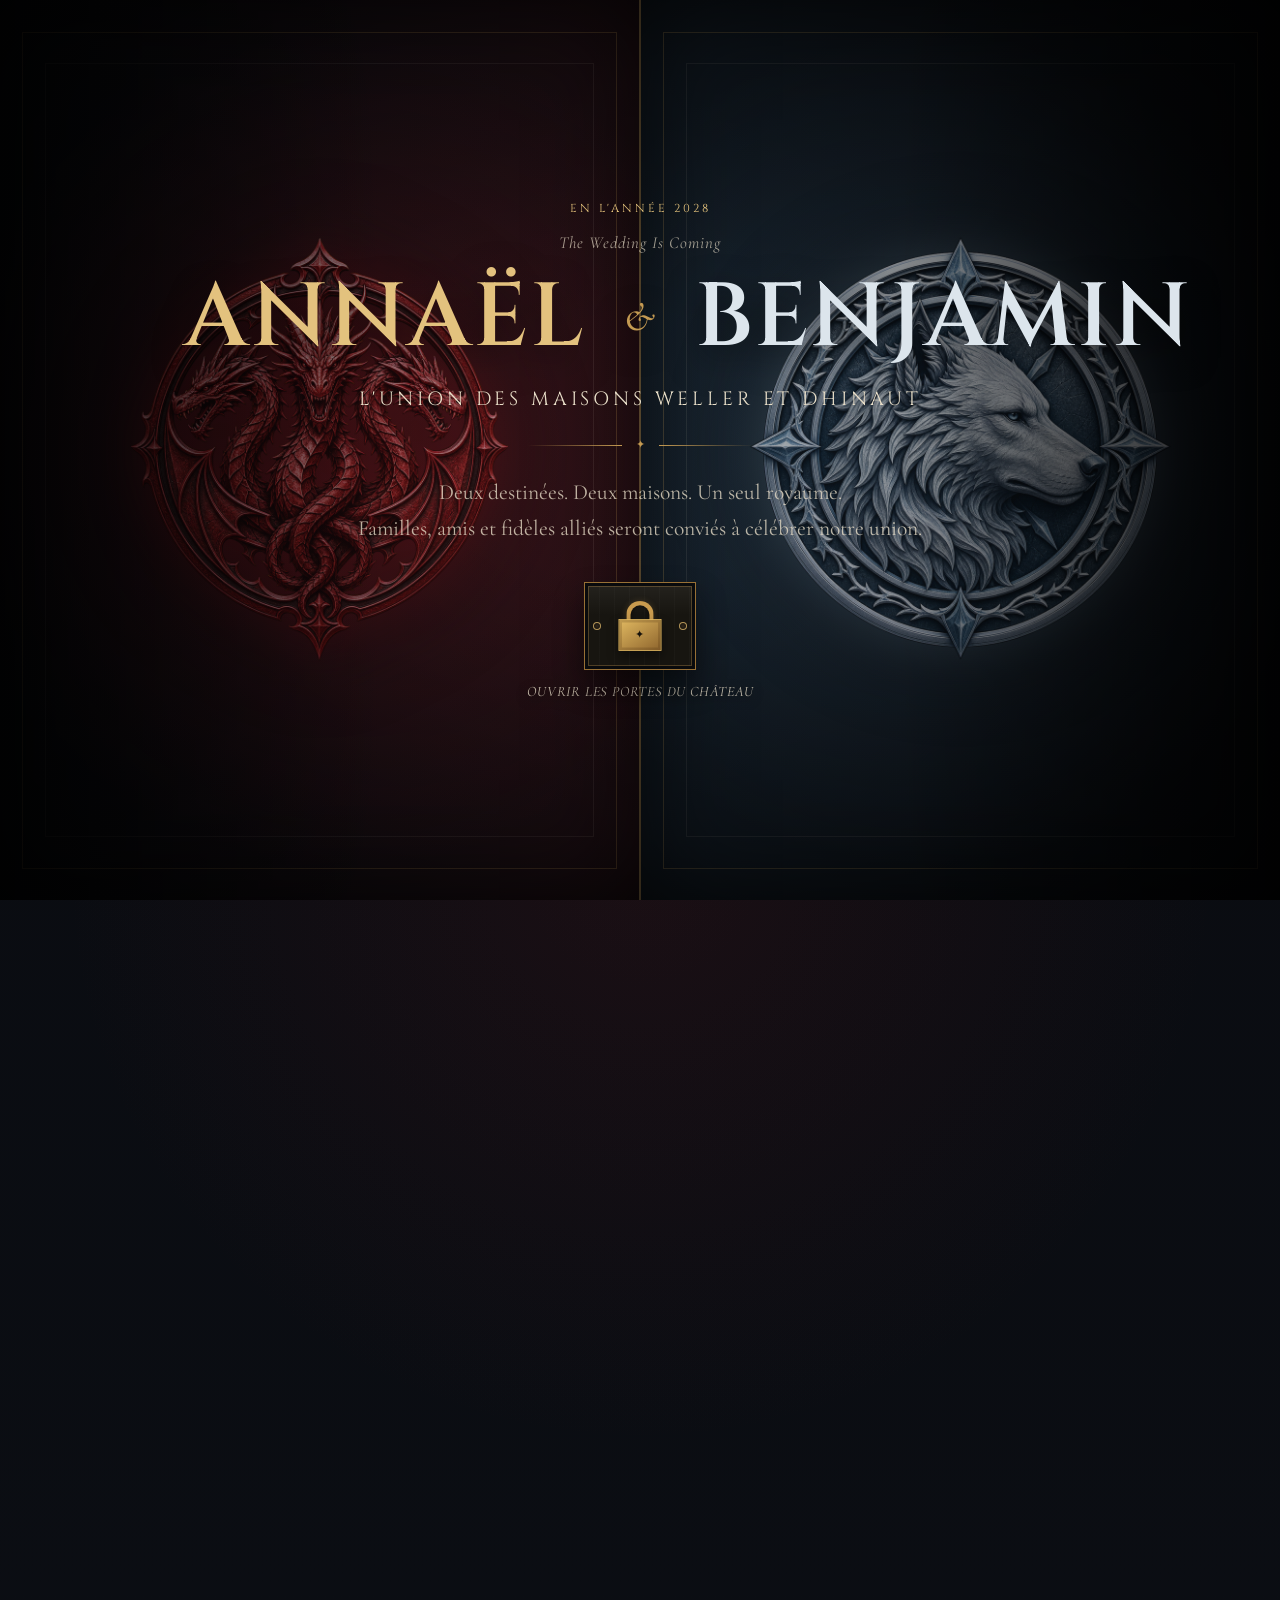
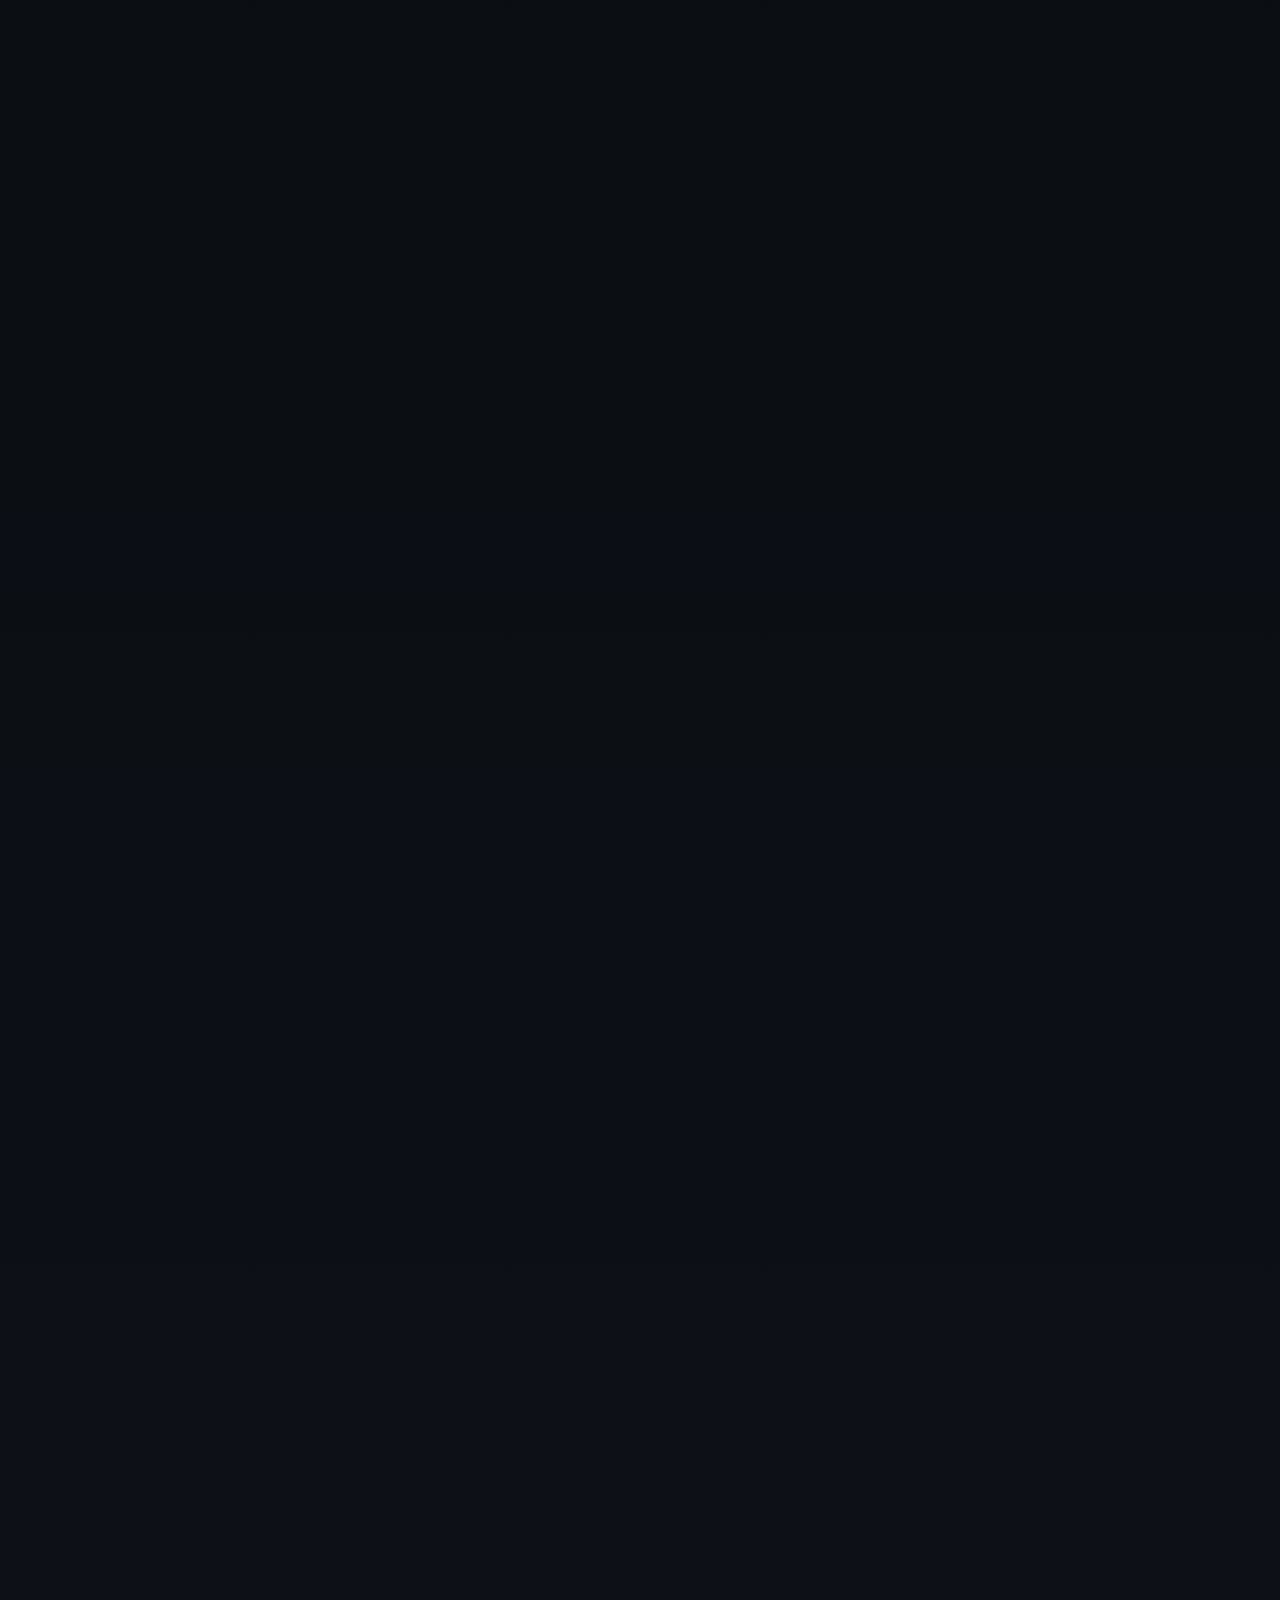
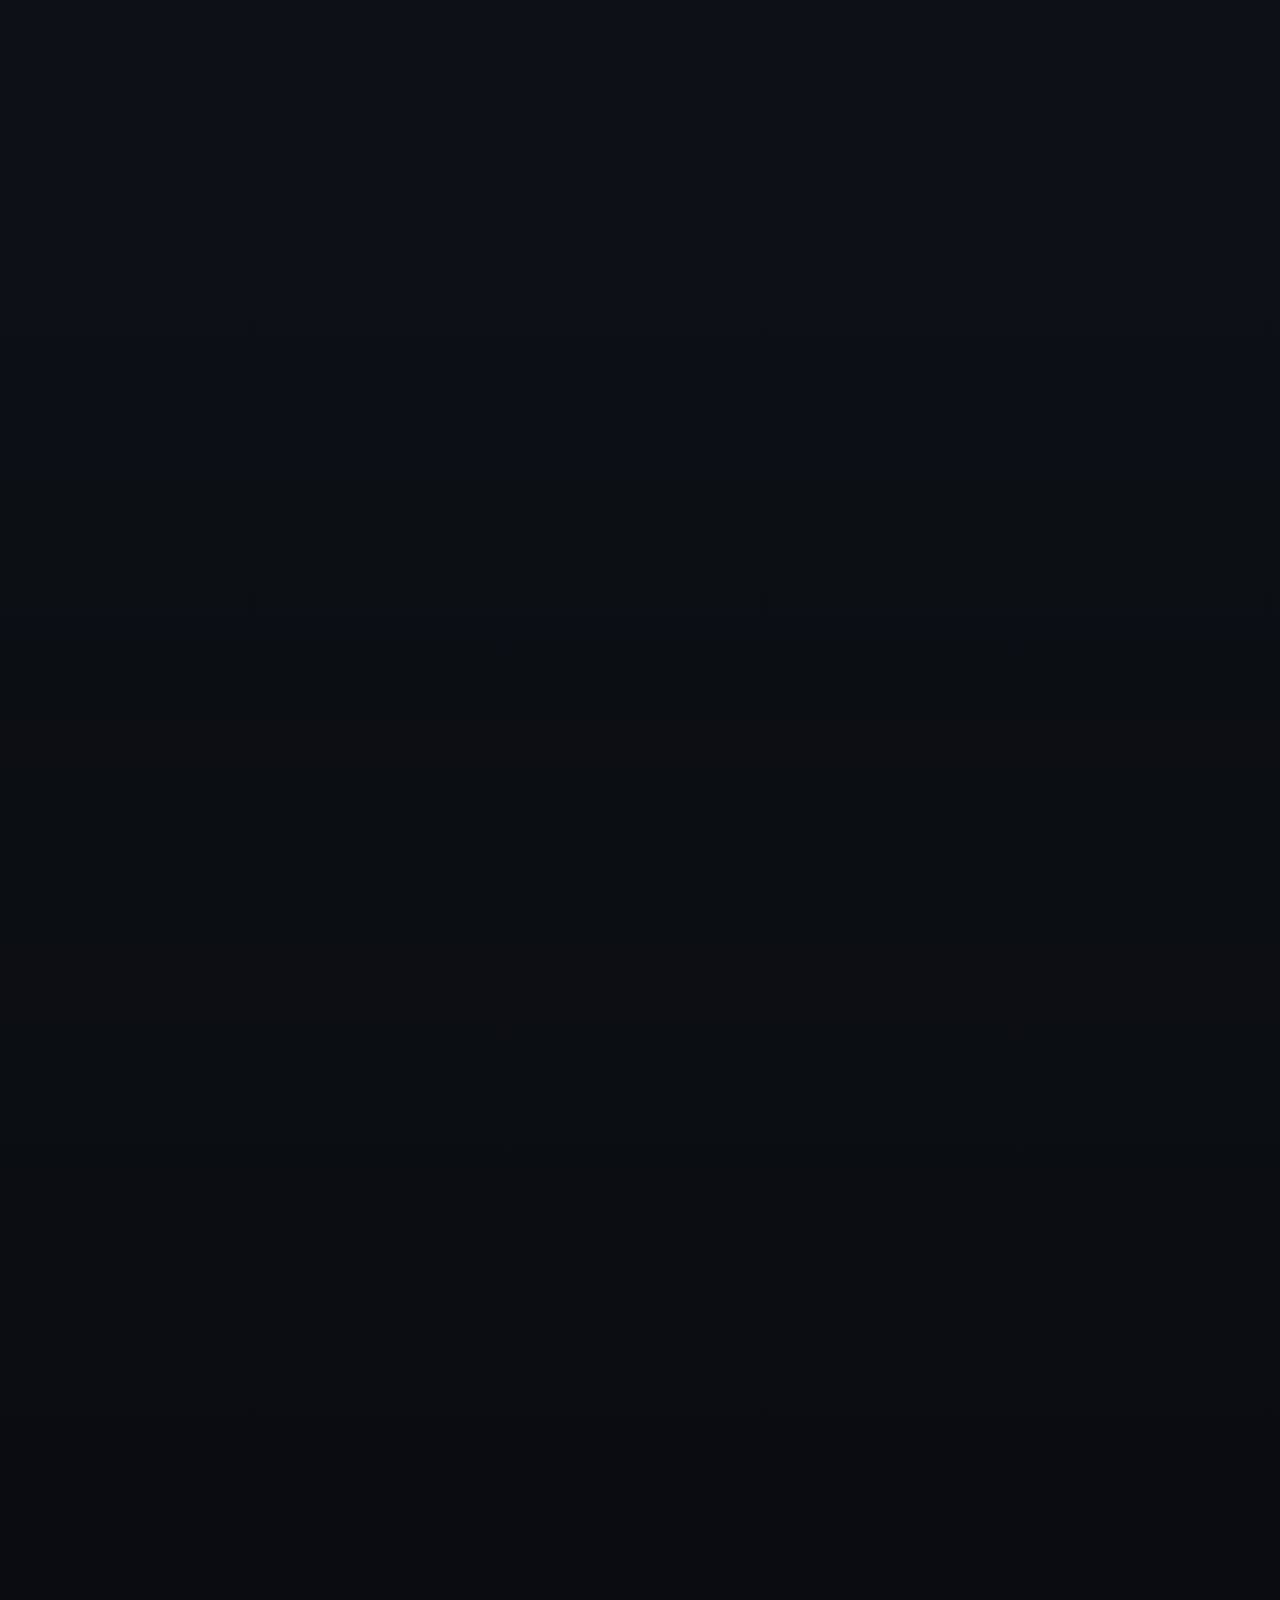
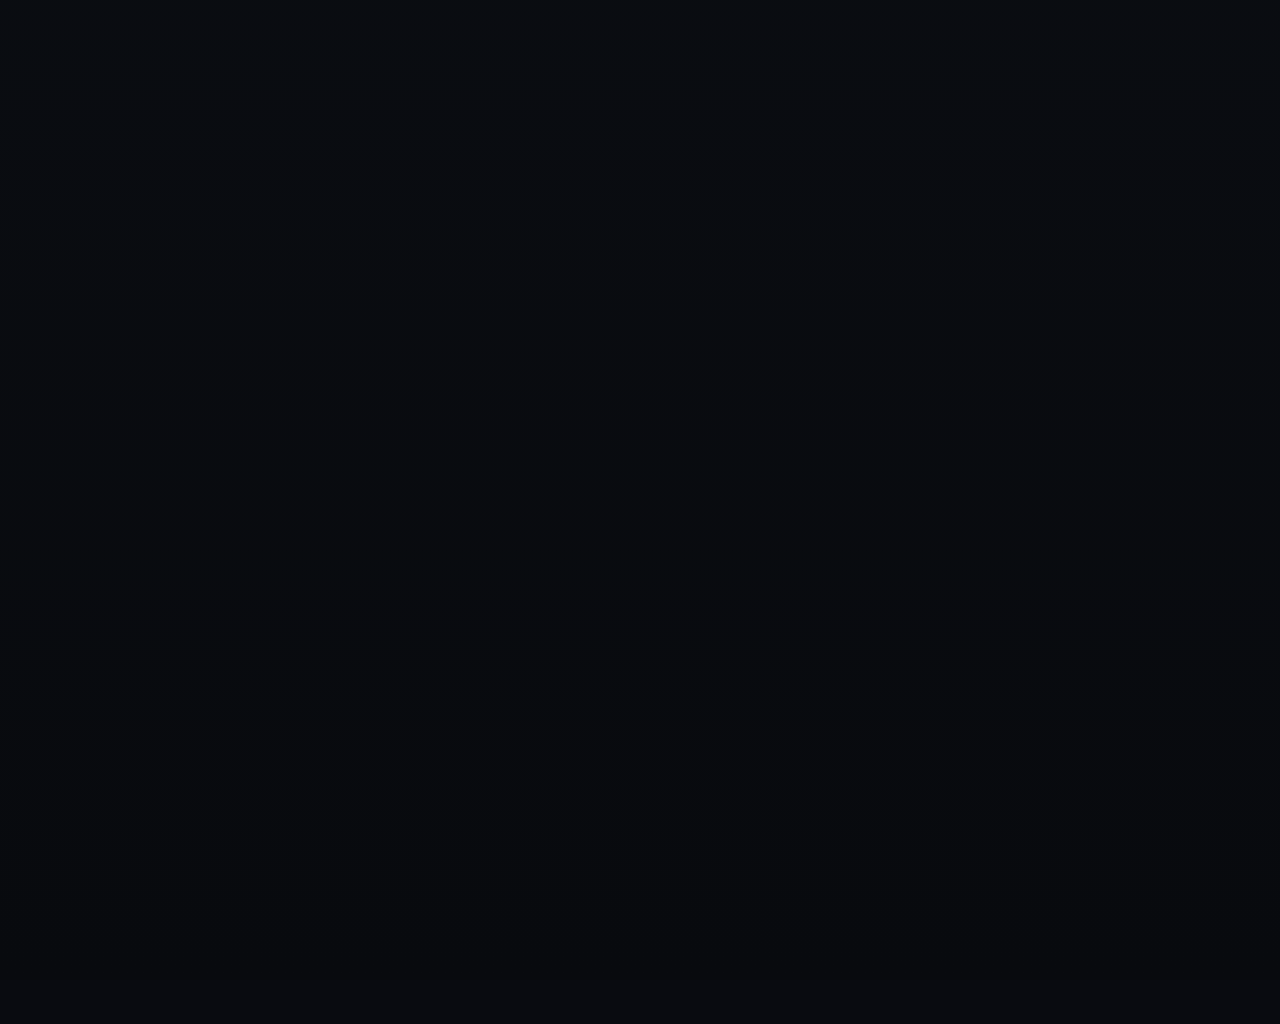
==== commit 6e96d16c: "Alleger le bouton d'ouverture" ====
--- a/index.html
+++ b/index.html
@@ -13,10 +13,10 @@
   <link rel="preconnect" href="https://fonts.gstatic.com" crossorigin>
   <link href="https://fonts.googleapis.com/css2?family=Cinzel:wght@500;600;700&family=Cormorant+Garamond:ital,wght@0,400;0,500;0,600;1,500&display=swap" rel="stylesheet">
   <link rel="preload" as="audio" href="assets/realm-theme.mp3">
-  <link rel="stylesheet" href="css/style.css?v=20260803-18">
+  <link rel="stylesheet" href="css/style.css?v=20260803-22">
   <link rel="stylesheet" href="css/pets.css?v=20260729-2">
   <script src="js/supabase-config.js"></script>
-  <script src="js/app.js?v=20260803-15" defer></script>
+  <script src="js/app.js?v=20260803-18" defer></script>
 </head>
 <body class="intro-active">
   <div class="embers" aria-hidden="true"></div>
@@ -48,9 +48,11 @@
         </p>
         <div class="hero-actions">
           <button class="button button-primary kingdom-open-button" id="open-kingdom" type="button">
-            <span class="kingdom-lock" aria-hidden="true">
-              <i class="kingdom-lock-shackle"></i>
-              <i class="kingdom-lock-body">✦</i>
+            <span class="kingdom-lock-frame" aria-hidden="true">
+              <span class="kingdom-lock">
+                <i class="kingdom-lock-shackle"></i>
+                <i class="kingdom-lock-body">✦</i>
+              </span>
             </span>
             <small class="kingdom-open-subtitle">Ouvrir les portes du château</small>
           </button>
@@ -250,7 +252,7 @@
         <h2>The Wedding Is Coming</h2>
         <span>Annaël &amp; Benjamin · 2028</span>
         <button class="button button-primary adventure-start-button" id="summon-raven" type="button">
-          <span>Appeler le corbeau</span>
+          <span>Appeler la corneille</span>
           <small>Recevoir la missive royale</small>
         </button>
       </div>
@@ -268,8 +270,8 @@
         </div>
 
         <div class="letter-introduction raven-introduction">
-          <p class="eyebrow">Message porté par les corbeaux</p>
-          <h2 id="invitation-popup-title">Le corbeau à trois yeux</h2>
+          <p class="eyebrow">Message porté par les corneilles</p>
+          <h2 id="invitation-popup-title">La corneille à trois yeux</h2>
           <p>Le messager remettra la lettre à la Maison capable de lui confier son code.</p>
         </div>
 
@@ -306,7 +308,7 @@
 
           <div class="royal-envelope-ritual">
             <div class="sealed-envelope royal-envelope" id="royal-envelope">
-              <img class="royal-envelope-scene" src="assets/royal-envelope-scene.webp" alt="" decoding="async">
+              <img class="royal-envelope-scene" src="assets/royal-envelope-scene-clean.webp" alt="" decoding="async">
               <div class="envelope-back" aria-hidden="true">
                 <span class="envelope-weathering"></span>
               </div>
--- a/css/style.css
+++ b/css/style.css
@@ -435,36 +435,52 @@
 
 .kingdom-open-button.button-primary {
   position: relative;
-  display: inline-grid;
-  grid-template-columns: 1fr;
-  grid-template-rows: 62px auto;
+  display: inline-flex;
+  flex-direction: column;
   align-items: center;
-  gap: .45rem;
-  width: min(100%, 420px);
-  min-height: 116px;
-  padding: .7rem 1.4rem .9rem;
+  gap: .8rem;
+  width: min(88vw, 320px);
+  min-height: 0;
+  padding: 0;
   overflow: visible;
+  border: 0;
+  color: var(--paper);
+  background: transparent;
+  box-shadow: none;
+  cursor: pointer;
+  transition: transform .35s ease, filter .35s ease;
+}
+
+.kingdom-open-button::before,
+.kingdom-open-button::after {
+  display: none;
+}
+
+.kingdom-lock-frame {
+  position: relative;
+  display: grid;
+  width: 112px;
+  height: 88px;
   border: 1px solid #987035;
-  color: var(--paper);
   background:
-    linear-gradient(180deg, rgba(255,255,255,.06), transparent 36%),
-    repeating-linear-gradient(90deg, transparent 0 18px, rgba(255,255,255,.018) 18px 19px),
+    linear-gradient(180deg, rgba(255,255,255,.06), transparent 38%),
+    repeating-linear-gradient(90deg, transparent 0 14px, rgba(255,255,255,.018) 14px 15px),
     #171510;
   box-shadow:
-    0 18px 36px rgba(0,0,0,.46),
+    0 16px 30px rgba(0,0,0,.46),
     inset 0 0 0 3px #090a0c,
     inset 0 0 0 4px rgba(196,154,82,.32);
-  cursor: pointer;
-  transition: transform .35s ease, border-color .35s ease, box-shadow .35s ease, filter .35s ease;
-}
-
-.kingdom-open-button::before,
-.kingdom-open-button::after {
+  place-items: center;
+  transition: border-color .35s ease, box-shadow .35s ease, filter .35s ease;
+}
+
+.kingdom-lock-frame::before,
+.kingdom-lock-frame::after {
   content: "";
   position: absolute;
   top: 50%;
-  width: 8px;
-  height: 8px;
+  width: 6px;
+  height: 6px;
   border: 1px solid rgba(231,190,111,.72);
   border-radius: 50%;
   background: #332a1d;
@@ -472,17 +488,22 @@
   transform: translateY(-50%);
 }
 
-.kingdom-open-button::before { left: 10px; }
-.kingdom-open-button::after { right: 10px; }
+.kingdom-lock-frame::before { left: 8px; }
+.kingdom-lock-frame::after { right: 8px; }
 
 .kingdom-open-button.button-primary:hover,
 .kingdom-open-button.button-primary:focus-visible {
-  border-color: var(--gold-light);
   filter: brightness(1.08);
   transform: translateY(-3px);
+  box-shadow: none;
+}
+
+.kingdom-open-button:hover .kingdom-lock-frame,
+.kingdom-open-button:focus-visible .kingdom-lock-frame {
+  border-color: var(--gold-light);
   box-shadow:
-    0 22px 44px rgba(0,0,0,.54),
-    0 0 28px rgba(196,154,82,.18),
+    0 20px 38px rgba(0,0,0,.54),
+    0 0 24px rgba(196,154,82,.18),
     inset 0 0 0 3px #090a0c,
     inset 0 0 0 4px rgba(224,180,94,.46);
 }
@@ -493,9 +514,7 @@
   width: 54px;
   height: 58px;
   margin: 0 auto;
-  grid-column: 1;
-  grid-row: 1;
-  align-self: end;
+  transform: scale(.86);
 }
 
 .kingdom-lock-shackle {
@@ -533,15 +552,14 @@
 }
 
 .kingdom-open-subtitle {
-  grid-column: 1;
-  grid-row: 2;
-  align-self: center;
+  display: block;
   color: rgba(233,223,201,.82);
   font-family: var(--font-body);
-  font-size: .92rem;
+  font-size: .9rem;
   font-style: italic;
-  letter-spacing: .04em;
-  line-height: 1.2;
+  letter-spacing: .055em;
+  line-height: 1.25;
+  text-shadow: 0 3px 12px rgba(0,0,0,.9);
 }
 
 @keyframes introArrival {
@@ -1907,18 +1925,18 @@
   }
 
   .kingdom-open-button.button-primary {
-    grid-template-columns: 1fr;
-    grid-template-rows: 58px auto;
-    min-height: 108px;
-    padding: .6rem .8rem .8rem;
-  }
-
-  .kingdom-lock {
-    transform: scale(.9);
+    width: min(84vw, 290px);
+    min-height: 0;
+    padding: 0;
+  }
+
+  .kingdom-lock-frame {
+    width: 104px;
+    height: 82px;
   }
 
   .kingdom-open-subtitle {
-    font-size: .82rem;
+    font-size: .86rem;
   }
 
   .invitation-popup {
@@ -1980,16 +1998,20 @@
 }
 
 .adventure-start-button span {
+  color: #171009;
   font-family: "Cinzel", serif;
   font-size: .78rem;
+  font-weight: 700;
   letter-spacing: .14em;
+  text-shadow: 0 1px rgba(255, 244, 214, .28);
   text-transform: uppercase;
 }
 
 .adventure-start-button small {
-  color: rgba(25, 19, 13, .72);
+  color: rgba(23, 16, 9, .9);
   font-family: "Cormorant Garamond", serif;
   font-size: .84rem;
+  font-weight: 600;
   font-style: italic;
   letter-spacing: .04em;
   text-transform: none;
@@ -2334,7 +2356,7 @@
   }
 
   .adventure-start-button span {
-    font-size: .68rem;
+    font-size: .74rem;
   }
 }
 
@@ -3857,7 +3879,17 @@
   transform: scale(.95);
 }
 
+.treasure-popup.is-seal-broken .seal-intact {
+  opacity: 0;
+  transform: scale(.92);
+}
+
 .treasure-popup.is-breaking .seal-cracks {
+  opacity: 0;
+  transition: opacity .12s ease;
+}
+
+.treasure-popup.is-seal-broken .seal-cracks {
   opacity: 0;
   transition: opacity .12s ease;
 }
@@ -3866,11 +3898,23 @@
   animation: royalSealBreakLeft .65s cubic-bezier(.22, .76, .24, 1) both;
 }
 
+.treasure-popup.is-seal-broken .royal-envelope .seal-fragment-left {
+  animation: royalSealBreakLeft .65s cubic-bezier(.22, .76, .24, 1) both;
+}
+
 .treasure-popup.is-breaking .royal-envelope .seal-fragment-center {
   animation: royalSealBreakCenter .67s cubic-bezier(.22, .76, .24, 1) both;
 }
 
+.treasure-popup.is-seal-broken .royal-envelope .seal-fragment-center {
+  animation: royalSealBreakCenter .67s cubic-bezier(.22, .76, .24, 1) both;
+}
+
 .treasure-popup.is-breaking .royal-envelope .seal-fragment-right {
+  animation: royalSealBreakRight .64s cubic-bezier(.22, .76, .24, 1) both;
+}
+
+.treasure-popup.is-seal-broken .royal-envelope .seal-fragment-right {
   animation: royalSealBreakRight .64s cubic-bezier(.22, .76, .24, 1) both;
 }
 
@@ -3899,6 +3943,10 @@
 }
 
 .treasure-popup.is-breaking .royal-envelope .seal-crumbs i {
+  animation: royalWaxCrumb .72s cubic-bezier(.22, .65, .25, 1) forwards;
+}
+
+.treasure-popup.is-seal-broken .royal-envelope .seal-crumbs i {
   animation: royalWaxCrumb .72s cubic-bezier(.22, .65, .25, 1) forwards;
 }
 
@@ -3924,6 +3972,10 @@
 }
 
 .treasure-popup.is-breaking .wax-dust i {
+  animation: royalWaxDust .85s ease-out forwards;
+}
+
+.treasure-popup.is-seal-broken .wax-dust i {
   animation: royalWaxDust .85s ease-out forwards;
 }
 
@@ -4650,8 +4702,7 @@
 .treasure-popup.is-envelope-ready .royal-envelope .envelope-lining,
 .treasure-popup.is-envelope-ready .royal-envelope .envelope-pocket,
 .treasure-popup.is-envelope-ready .royal-envelope .envelope-side-flap,
-.treasure-popup.is-envelope-ready .royal-envelope .envelope-flap,
-.treasure-popup.is-envelope-ready .royal-envelope .seal-intact {
+.treasure-popup.is-envelope-ready .royal-envelope .envelope-flap {
   visibility: hidden;
   opacity: 0 !important;
   pointer-events: none;
@@ -4659,6 +4710,7 @@
 
 .treasure-popup.is-envelope-ready .royal-envelope .seal-open-button {
   top: 61%;
+  left: 54%;
   width: clamp(76px, 12vw, 94px);
 }
 
